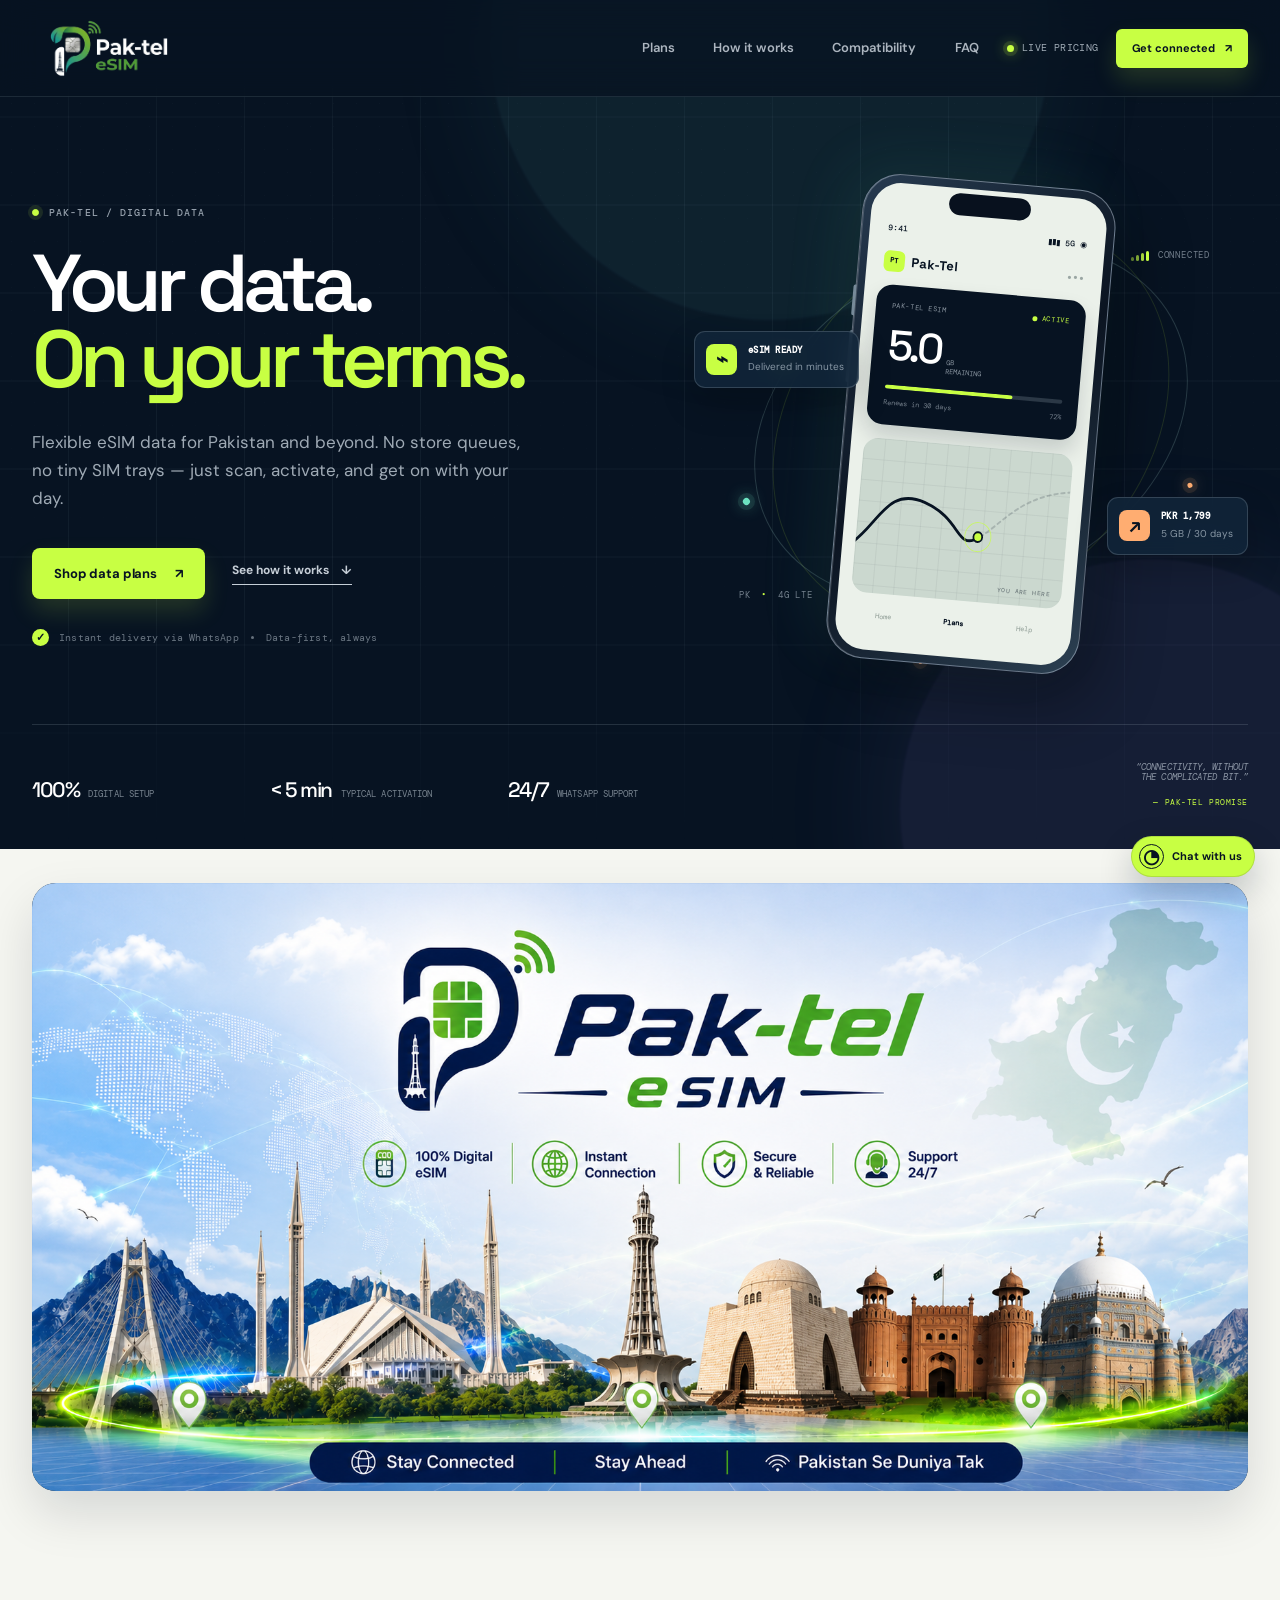
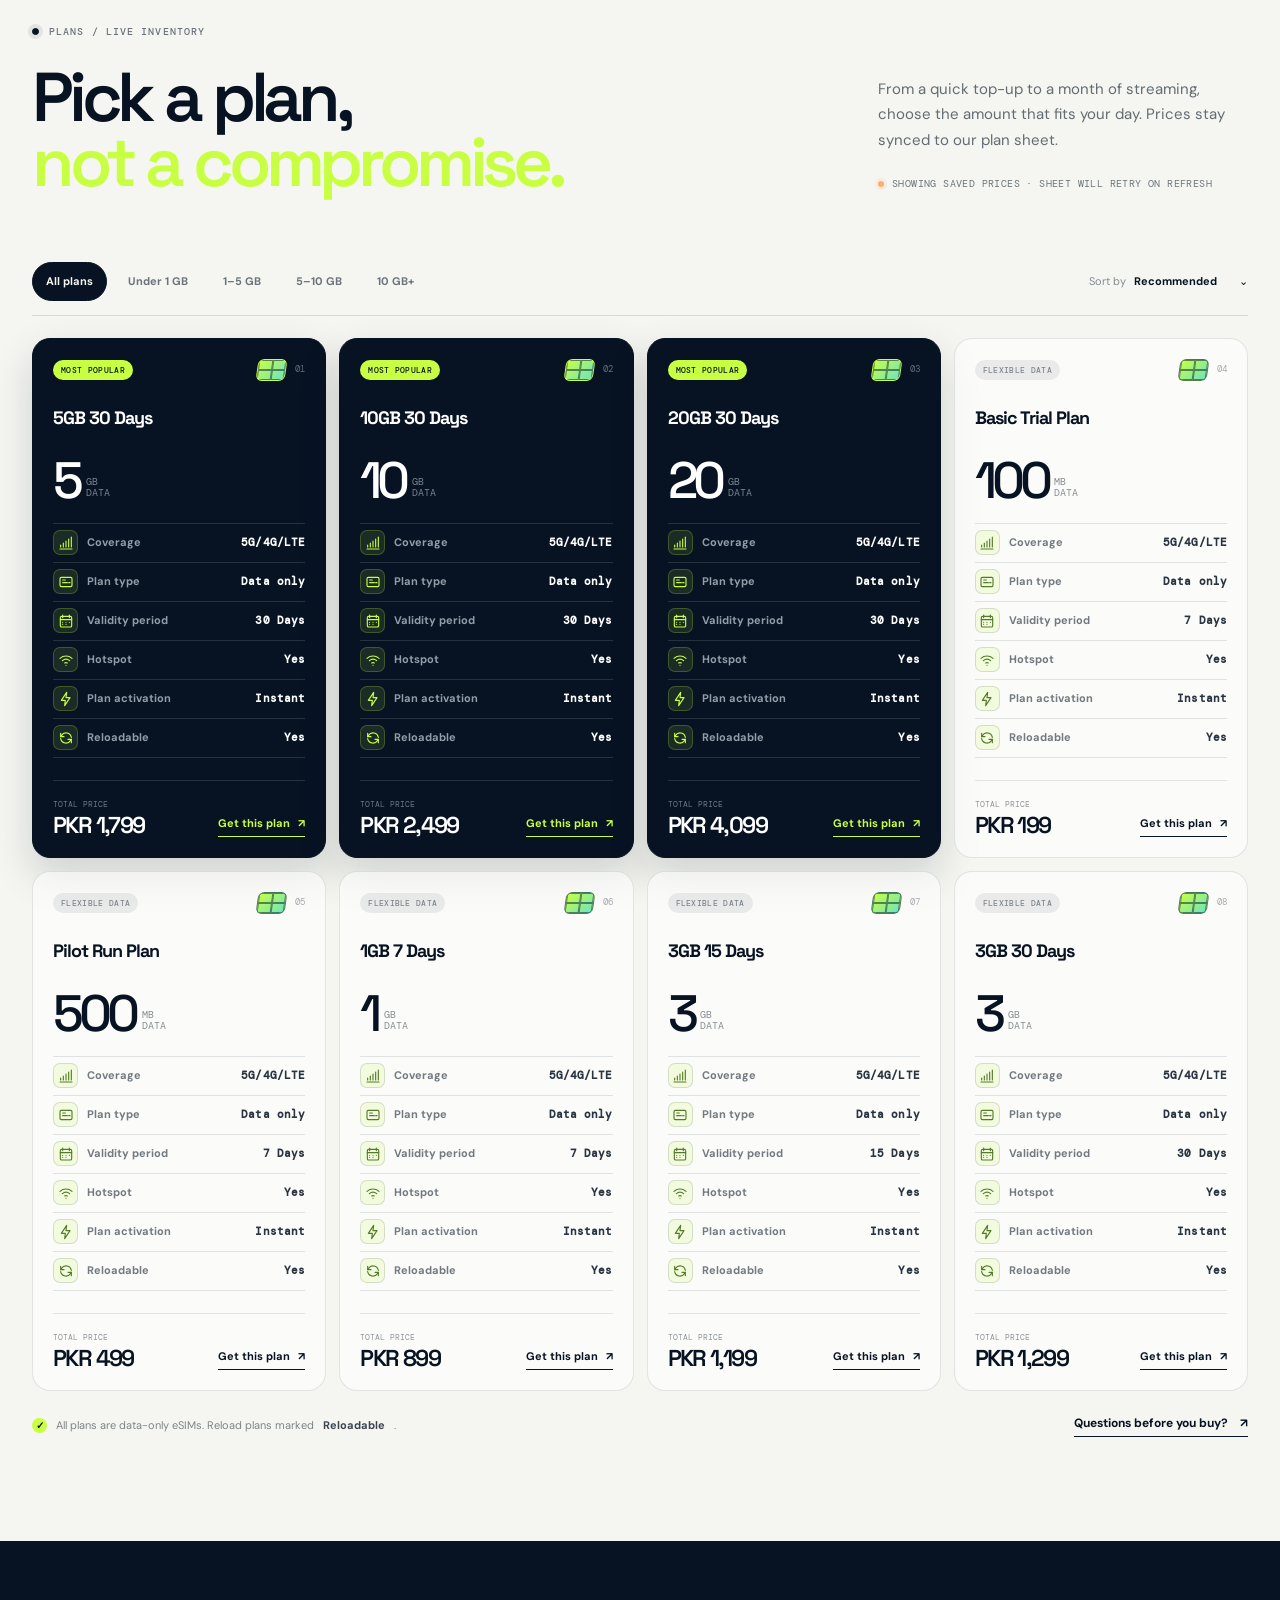
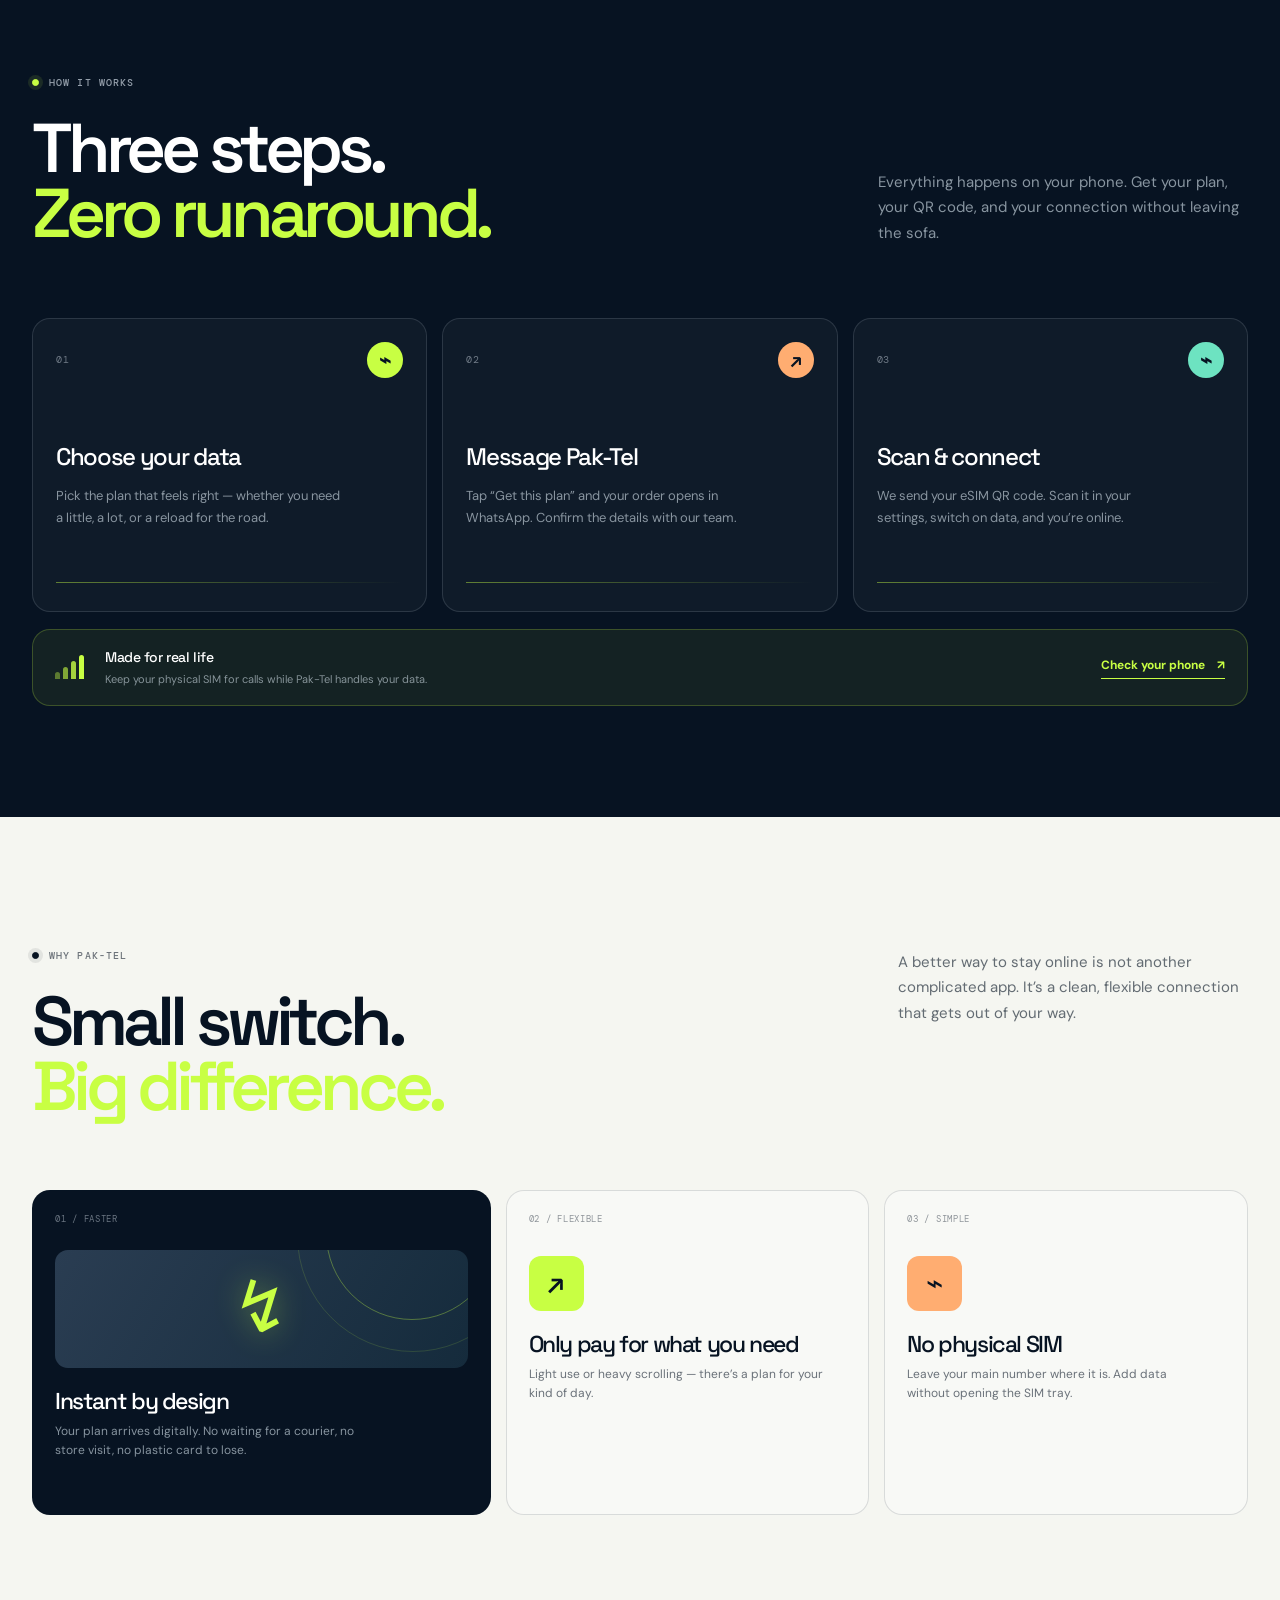
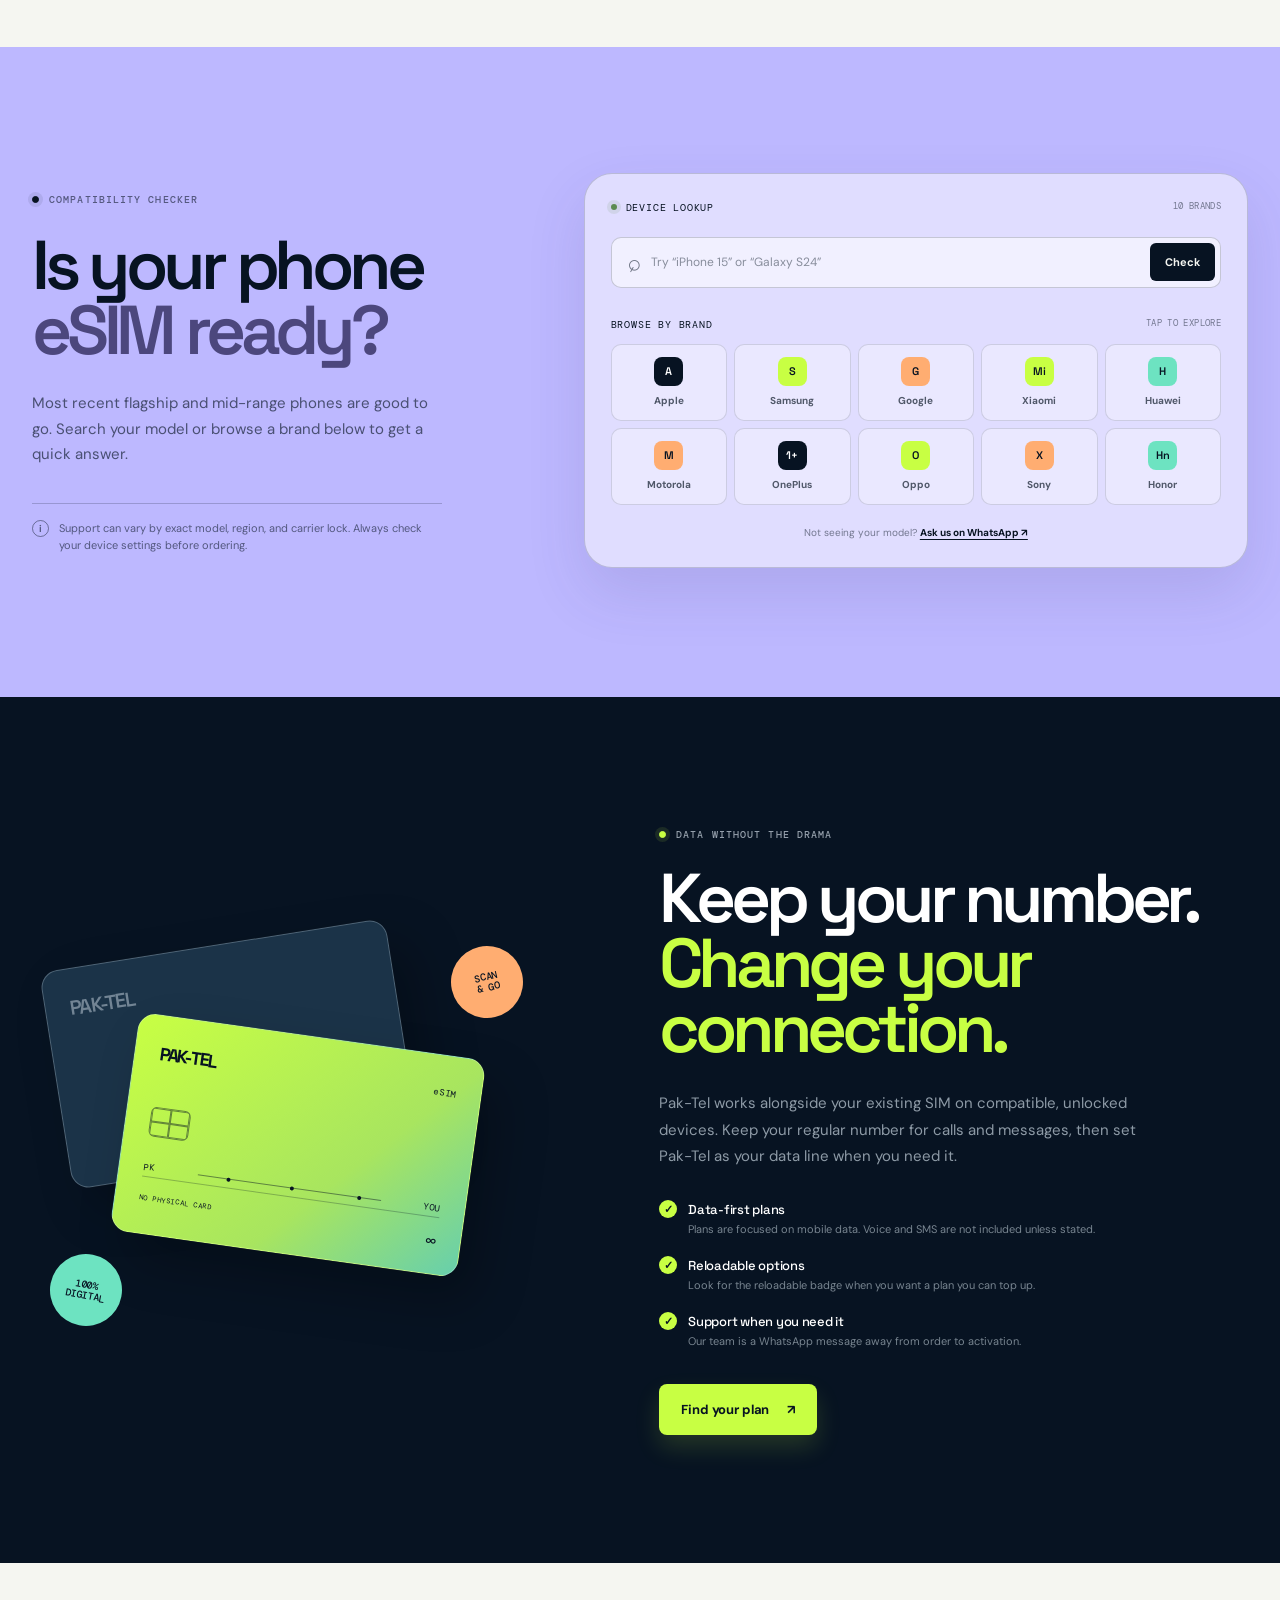
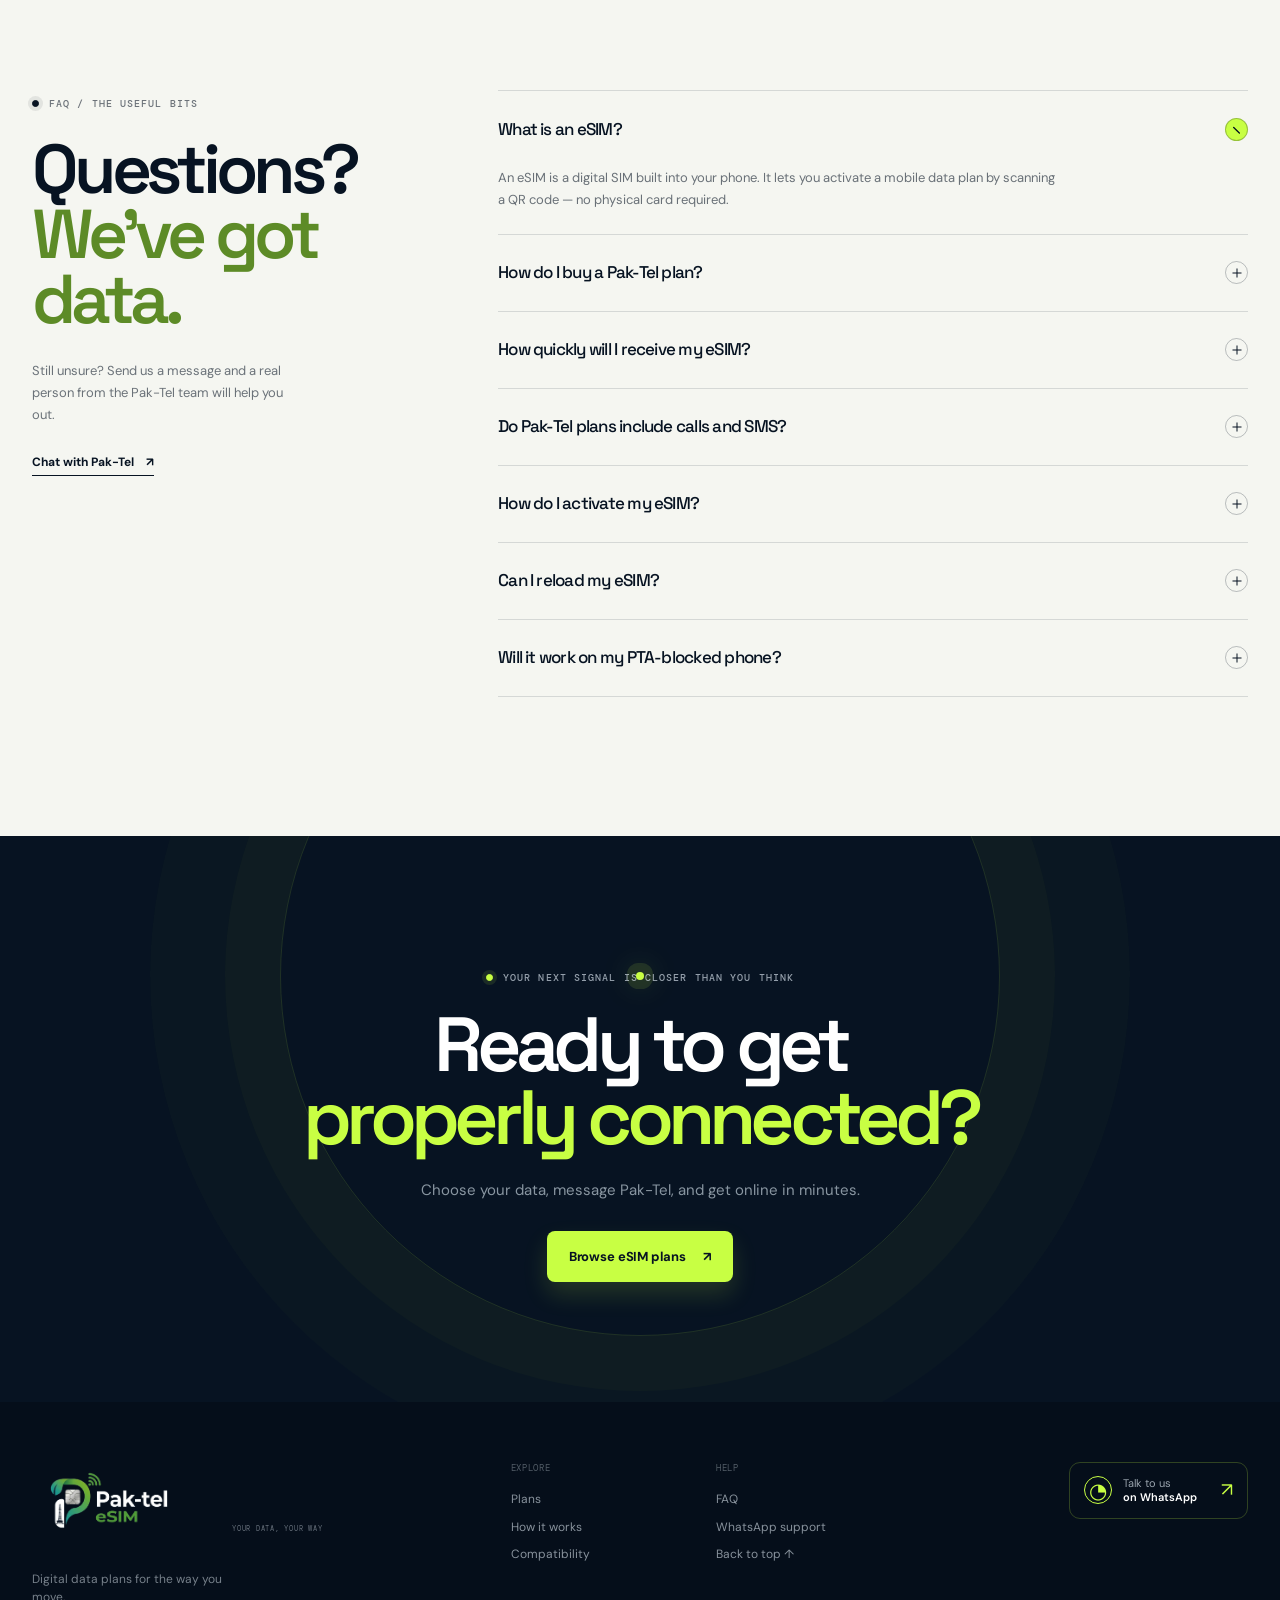
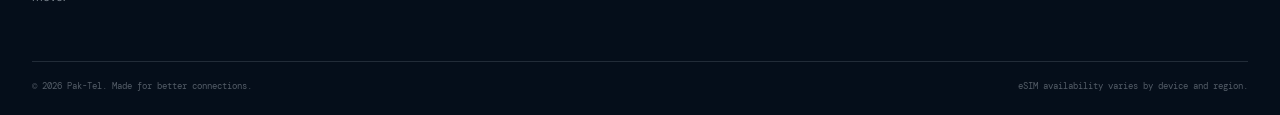
==== index.html @ 0fac87fc "Add banner slot between hero and plans Co-authored-by: arena-agent <297053741+arena-agent@users.nore" ====
<!doctype html>
<html lang="en">
  <head>
    <meta charset="UTF-8" />
    <meta name="viewport" content="width=device-width, initial-scale=1.0" />
    <meta name="theme-color" content="#081323" />
    <meta name="description" content="Pak-Tel eSIM — flexible data plans for Pakistan, delivered digitally in minutes." />
    <title>Pak-Tel — Data that moves with you</title>
    <link rel="preconnect" href="https://fonts.googleapis.com" />
    <link rel="preconnect" href="https://fonts.gstatic.com" crossorigin />
    <link href="https://fonts.googleapis.com/css2?family=DM+Mono:wght@400;500&family=DM+Sans:wght@400;500;600;700&family=Space+Grotesk:wght@500;600;700&display=swap" rel="stylesheet" />
    <link rel="stylesheet" href="styles.css" />
  </head>
  <body>
    <div class="page-shell">
      <header class="site-header" data-header>
        <div class="container header-inner">
          <a class="brand" href="#top" aria-label="Pak-Tel home">
            <span class="brand-visual">
              <img class="brand-image" data-brand-image src="./ptlogo.png" alt="Pak-Tel" hidden />
              <span class="brand-fallback" aria-hidden="true">
                <span class="brand-glyph">
                  <svg viewBox="0 0 40 40" role="presentation">
                    <path d="M12 3h16a5 5 0 0 1 5 5v24a5 5 0 0 1-5 5H12a5 5 0 0 1-5-5V8a5 5 0 0 1 5-5Z" />
                    <path d="M13 11h14M13 29h14M16 16v8M20 16v8M24 16v8M28 16v8" />
                    <path d="M31 14h4M31 20h5M31 26h4M5 14h4M4 20h5M5 26h4" />
                  </svg>
                </span>
                <span class="brand-type">Pak<span>–</span>Tel</span>
              </span>
            </span>
          </a>

          <nav class="main-nav" id="main-nav" aria-label="Main navigation">
            <a href="#plans">Plans</a>
            <a href="#how">How it works</a>
            <a href="#compatibility">Compatibility</a>
            <a href="#faq">FAQ</a>
          </nav>

          <div class="header-actions">
            <span class="live-pill"><span></span> Live pricing</span>
            <a class="button button--lime button--small header-cta" href="#plans">Get connected <span aria-hidden="true">↗</span></a>
            <button class="menu-toggle" type="button" aria-controls="main-nav" aria-expanded="false" aria-label="Open menu">
              <span></span><span></span>
            </button>
          </div>
        </div>
      </header>

      <main id="top">
        <section class="hero" aria-labelledby="hero-title">
          <div class="hero-grid-lines" aria-hidden="true"></div>
          <div class="hero-orb hero-orb--one" aria-hidden="true"></div>
          <div class="hero-orb hero-orb--two" aria-hidden="true"></div>
          <div class="container hero-inner">
            <div class="hero-copy reveal">
              <div class="eyebrow eyebrow--light"><span class="eyebrow-dot"></span> Pak-Tel / digital data</div>
              <h1 id="hero-title">Your data.<br /><em>On your terms.</em></h1>
              <p class="hero-lede">Flexible eSIM data for Pakistan and beyond. No store queues, no tiny SIM trays — just scan, activate, and get on with your day.</p>
              <div class="hero-actions">
                <a class="button button--lime" href="#plans">Shop data plans <span aria-hidden="true">↗</span></a>
                <a class="text-link text-link--light" href="#how">See how it works <span aria-hidden="true">↓</span></a>
              </div>
              <div class="hero-note"><span class="check-mark">✓</span> Instant delivery via WhatsApp <span class="note-divider"></span> Data-first, always</div>
            </div>

            <div class="hero-art reveal reveal--delay" aria-label="Pak-Tel eSIM connection preview">
              <div class="art-orbit art-orbit--outer" aria-hidden="true"></div>
              <div class="art-orbit art-orbit--inner" aria-hidden="true"></div>
              <div class="art-label art-label--top"><span class="signal-bars"><i></i><i></i><i></i><i></i></span> CONNECTED</div>
              <div class="art-label art-label--bottom">PK <span>•</span> 4G LTE</div>

              <div class="phone-mockup">
                <div class="phone-side-button phone-side-button--one"></div>
                <div class="phone-side-button phone-side-button--two"></div>
                <div class="phone-screen">
                  <div class="phone-notch"></div>
                  <div class="phone-status"><span>9:41</span><span>▮▮▮ 5G ◉</span></div>
                  <div class="phone-appbar"><span class="mini-logo">PT</span><span>Pak-Tel</span><span class="app-dots">•••</span></div>
                  <div class="phone-card phone-card--active">
                    <div class="phone-card-head"><span>PAK-TEL ESIM</span><span class="active-tag"><i></i> ACTIVE</span></div>
                    <div class="phone-data"><strong>5.0</strong><span>GB<br />remaining</span></div>
                    <div class="meter"><span></span></div>
                    <div class="phone-card-foot"><span>Renews in 30 days</span><span>72%</span></div>
                  </div>
                  <div class="phone-map" aria-hidden="true">
                    <div class="map-grid"></div>
                    <svg viewBox="0 0 240 160" preserveAspectRatio="none">
                      <path class="map-path map-path--muted" d="M-8 113C24 92 30 48 75 62s40 48 66 31 45-50 107-55" />
                      <path class="map-path map-path--active" d="M-8 113C24 92 30 48 75 62s40 48 66 31" />
                      <circle cx="139" cy="93" r="5" />
                      <circle class="map-ping" cx="139" cy="93" r="15" />
                    </svg>
                    <span class="map-caption">YOU ARE HERE</span>
                  </div>
                  <div class="phone-bottom"><span>Home</span><span class="phone-bottom-active">Plans</span><span>Help</span></div>
                </div>
              </div>

              <div class="float-card float-card--top">
                <span class="float-icon float-icon--green">⌁</span>
                <span><b>eSIM READY</b><small>Delivered in minutes</small></span>
              </div>
              <div class="float-card float-card--bottom">
                <span class="float-icon float-icon--orange">↗</span>
                <span><b>PKR 1,799</b><small>5 GB / 30 days</small></span>
              </div>
            </div>
          </div>
          <div class="container hero-stats">
            <div class="hero-stat"><strong>100%</strong><span>digital setup</span></div>
            <div class="hero-stat"><strong>&lt; 5 min</strong><span>typical activation</span></div>
            <div class="hero-stat"><strong>24/7</strong><span>WhatsApp support</span></div>
            <div class="hero-stat hero-stat--quote"><span>“Connectivity, without<br />the complicated bit.”</span><b>— Pak-Tel promise</b></div>
          </div>
        </section>

        <section class="banner-section" aria-label="Pak-Tel banner">
          <div class="container">
            <div class="campaign-banner">
              <img class="campaign-banner-image" data-banner-image src="./pak-tel%20banner.png" alt="Pak-Tel eSIM — stay connected wherever you go" hidden />
              <div class="banner-fallback" data-banner-fallback>
                <div class="banner-fallback-copy">
                  <span class="eyebrow eyebrow--light"><span class="eyebrow-dot"></span> Pak-Tel / always connected</span>
                  <h2>One simple switch.<br /><em>Stay in the loop.</em></h2>
                  <p>Flexible data that keeps up with every part of your day.</p>
                </div>
                <div class="banner-fallback-art" aria-hidden="true">
                  <span class="banner-signal banner-signal--one"></span>
                  <span class="banner-signal banner-signal--two"></span>
                  <span class="banner-signal banner-signal--three"></span>
                  <span class="banner-fallback-chip">PT</span>
                  <span class="banner-route-dot"></span>
                </div>
                <span class="banner-fallback-label">DATA THAT MOVES WITH YOU ↗</span>
              </div>
            </div>
          </div>
        </section>

        <section class="plans-section section-light" id="plans" aria-labelledby="plans-title">
          <div class="container">
            <div class="section-heading section-heading--plans reveal">
              <div>
                <div class="eyebrow"><span class="eyebrow-dot eyebrow-dot--dark"></span> Plans / live inventory</div>
                <h2 id="plans-title">Pick a plan,<br /><em>not a compromise.</em></h2>
              </div>
              <div class="heading-aside">
                <p>From a quick top-up to a month of streaming, choose the amount that fits your day. Prices stay synced to our plan sheet.</p>
                <div class="sheet-status" id="sheet-status" role="status"><span class="status-dot"></span><span data-status-text>Checking live plan sheet…</span></div>
              </div>
            </div>

            <div class="plans-toolbar reveal reveal--delay-short">
              <div class="filter-list" role="tablist" aria-label="Filter plans by data amount">
                <button class="filter-button is-active" type="button" role="tab" aria-selected="true" data-filter="all">All plans</button>
                <button class="filter-button" type="button" role="tab" aria-selected="false" data-filter="under-1">Under 1 GB</button>
                <button class="filter-button" type="button" role="tab" aria-selected="false" data-filter="1-5">1–5 GB</button>
                <button class="filter-button" type="button" role="tab" aria-selected="false" data-filter="5-10">5–10 GB</button>
                <button class="filter-button" type="button" role="tab" aria-selected="false" data-filter="10-plus">10 GB+</button>
              </div>
              <label class="sort-control">Sort by
                <select id="sort-select" aria-label="Sort plans">
                  <option value="recommended">Recommended</option>
                  <option value="price-low">Price: low to high</option>
                  <option value="price-high">Price: high to low</option>
                  <option value="data-low">Data: low to high</option>
                  <option value="data-high">Data: high to low</option>
                </select>
                <span aria-hidden="true">⌄</span>
              </label>
            </div>

            <div class="plans-grid" id="plans-grid" aria-live="polite" aria-busy="true">
              <div class="plan-skeleton"></div><div class="plan-skeleton"></div><div class="plan-skeleton"></div><div class="plan-skeleton"></div>
            </div>
            <div class="plans-footer reveal reveal--delay-short">
              <p><span class="tiny-check">✓</span> All plans are data-only eSIMs. Reload plans marked <b>Reloadable</b>.</p>
              <a class="text-link text-link--dark" href="#faq">Questions before you buy? <span aria-hidden="true">↗</span></a>
            </div>
          </div>
        </section>

        <section class="how-section section-dark" id="how" aria-labelledby="how-title">
          <div class="section-grid-lines" aria-hidden="true"></div>
          <div class="container">
            <div class="section-heading section-heading--dark reveal">
              <div>
                <div class="eyebrow eyebrow--light"><span class="eyebrow-dot"></span> How it works</div>
                <h2 id="how-title">Three steps.<br /><em>Zero runaround.</em></h2>
              </div>
              <div class="heading-aside">
                <p>Everything happens on your phone. Get your plan, your QR code, and your connection without leaving the sofa.</p>
              </div>
            </div>

            <div class="steps-grid">
              <article class="step-card reveal">
                <div class="step-top"><span class="step-number">01</span><span class="step-icon">⌁</span></div>
                <h3>Choose your data</h3>
                <p>Pick the plan that feels right — whether you need a little, a lot, or a reload for the road.</p>
                <span class="step-line"></span>
              </article>
              <article class="step-card reveal reveal--delay-short">
                <div class="step-top"><span class="step-number">02</span><span class="step-icon">↗</span></div>
                <h3>Message Pak-Tel</h3>
                <p>Tap “Get this plan” and your order opens in WhatsApp. Confirm the details with our team.</p>
                <span class="step-line"></span>
              </article>
              <article class="step-card reveal reveal--delay">
                <div class="step-top"><span class="step-number">03</span><span class="step-icon">⌁</span></div>
                <h3>Scan &amp; connect</h3>
                <p>We send your eSIM QR code. Scan it in your settings, switch on data, and you’re online.</p>
                <span class="step-line"></span>
              </article>
            </div>

            <div class="activation-callout reveal">
              <div class="callout-signal"><span></span><span></span><span></span><span></span></div>
              <div><b>Made for real life</b><span>Keep your physical SIM for calls while Pak-Tel handles your data.</span></div>
              <a class="text-link text-link--light" href="#compatibility">Check your phone <span aria-hidden="true">↗</span></a>
            </div>
          </div>
        </section>

        <section class="feature-section section-paper" aria-labelledby="feature-title">
          <div class="container">
            <div class="section-heading section-heading--feature reveal">
              <div>
                <div class="eyebrow"><span class="eyebrow-dot eyebrow-dot--dark"></span> Why Pak-Tel</div>
                <h2 id="feature-title">Small switch.<br /><em>Big difference.</em></h2>
              </div>
              <p class="feature-intro">A better way to stay online is not another complicated app. It’s a clean, flexible connection that gets out of your way.</p>
            </div>
            <div class="feature-grid">
              <article class="feature-card feature-card--large reveal">
                <div class="feature-number">01 / FASTER</div>
                <div class="feature-illustration feature-illustration--bolt"><span>↯</span></div>
                <h3>Instant by design</h3>
                <p>Your plan arrives digitally. No waiting for a courier, no store visit, no plastic card to lose.</p>
              </article>
              <article class="feature-card reveal reveal--delay-short">
                <div class="feature-number">02 / FLEXIBLE</div>
                <div class="feature-icon-box feature-icon-box--lime">↗</div>
                <h3>Only pay for what you need</h3>
                <p>Light use or heavy scrolling — there’s a plan for your kind of day.</p>
              </article>
              <article class="feature-card reveal reveal--delay">
                <div class="feature-number">03 / SIMPLE</div>
                <div class="feature-icon-box feature-icon-box--orange">⌁</div>
                <h3>No physical SIM</h3>
                <p>Leave your main number where it is. Add data without opening the SIM tray.</p>
              </article>
            </div>
          </div>
        </section>

        <section class="compatibility-section section-lilac" id="compatibility" aria-labelledby="compatibility-title">
          <div class="container compatibility-layout">
            <div class="compatibility-copy reveal">
              <div class="eyebrow"><span class="eyebrow-dot eyebrow-dot--dark"></span> Compatibility checker</div>
              <h2 id="compatibility-title">Is your phone<br /><em>eSIM ready?</em></h2>
              <p>Most recent flagship and mid-range phones are good to go. Search your model or browse a brand below to get a quick answer.</p>
              <div class="compatibility-note"><span class="note-icon">i</span><span>Support can vary by exact model, region, and carrier lock. Always check your device settings before ordering.</span></div>
            </div>

            <div class="checker-card reveal reveal--delay-short">
              <div class="checker-card-head"><span class="checker-label"><span class="checker-live"></span> Device lookup</span><span class="checker-count">10 brands</span></div>
              <form class="device-search" id="device-form">
                <label class="sr-only" for="device-search">Search your phone model</label>
                <span class="search-icon" aria-hidden="true">⌕</span>
                <input id="device-search" type="search" autocomplete="off" placeholder="Try “iPhone 15” or “Galaxy S24”" />
                <button class="search-button" type="submit">Check</button>
              </form>
              <div class="checker-result" id="checker-result" aria-live="polite" hidden></div>
              <div class="brand-browse-head"><span>Browse by brand</span><span>Tap to explore</span></div>
              <div class="brand-grid" id="brand-grid"></div>
              <p class="checker-footnote">Not seeing your model? <a href="https://wa.me/923205094993?text=Hi%20Pak-Tel%2C%20can%20you%20check%20my%20phone%20for%20eSIM%20support%3F" target="_blank" rel="noreferrer">Ask us on WhatsApp ↗</a></p>
            </div>
          </div>
        </section>

        <section class="data-section section-dark" aria-labelledby="data-title">
          <div class="container data-layout">
            <div class="data-visual reveal" aria-hidden="true">
              <div class="data-card data-card--back"><span>PAK-TEL</span><b>SIM 02</b></div>
              <div class="data-card data-card--front">
                <div class="data-card-head"><span>PAK-TEL</span><span>eSIM</span></div>
                <div class="data-card-chip"><span></span><span></span><span></span><span></span></div>
                <div class="data-card-route"><span>PK</span><div class="route-line"><i></i><i></i><i></i></div><span>YOU</span></div>
                <div class="data-card-footer"><span>NO PHYSICAL CARD</span><span>∞</span></div>
              </div>
              <span class="data-sticker data-sticker--one">SCAN<br />&amp; GO</span>
              <span class="data-sticker data-sticker--two">100%<br />DIGITAL</span>
            </div>
            <div class="data-copy reveal reveal--delay-short">
              <div class="eyebrow eyebrow--light"><span class="eyebrow-dot"></span> Data without the drama</div>
              <h2 id="data-title">Keep your number.<br /><em>Change your connection.</em></h2>
              <p>Pak-Tel works alongside your existing SIM on compatible, unlocked devices. Keep your regular number for calls and messages, then set Pak-Tel as your data line when you need it.</p>
              <ul class="check-list">
                <li><span>✓</span><div><b>Data-first plans</b><small>Plans are focused on mobile data. Voice and SMS are not included unless stated.</small></div></li>
                <li><span>✓</span><div><b>Reloadable options</b><small>Look for the reloadable badge when you want a plan you can top up.</small></div></li>
                <li><span>✓</span><div><b>Support when you need it</b><small>Our team is a WhatsApp message away from order to activation.</small></div></li>
              </ul>
              <a class="button button--lime" href="#plans">Find your plan <span aria-hidden="true">↗</span></a>
            </div>
          </div>
        </section>

        <section class="faq-section section-light" id="faq" aria-labelledby="faq-title">
          <div class="container faq-layout">
            <div class="faq-intro reveal">
              <div class="eyebrow"><span class="eyebrow-dot eyebrow-dot--dark"></span> FAQ / the useful bits</div>
              <h2 id="faq-title">Questions?<br /><em>We’ve got data.</em></h2>
              <p>Still unsure? Send us a message and a real person from the Pak-Tel team will help you out.</p>
              <a class="text-link text-link--dark" href="https://wa.me/923205094993?text=Hi%20Pak-Tel%2C%20I%20have%20a%20question%20about%20eSIM%20plans." target="_blank" rel="noreferrer">Chat with Pak-Tel <span aria-hidden="true">↗</span></a>
            </div>
            <div class="faq-list reveal reveal--delay-short">
              <details open>
                <summary>What is an eSIM?<span class="faq-plus" aria-hidden="true"></span></summary>
                <div class="faq-answer"><p>An eSIM is a digital SIM built into your phone. It lets you activate a mobile data plan by scanning a QR code — no physical card required.</p></div>
              </details>
              <details>
                <summary>How do I buy a Pak-Tel plan?<span class="faq-plus" aria-hidden="true"></span></summary>
                <div class="faq-answer"><p>Choose a plan above, tap “Get this plan”, and confirm your order with us on WhatsApp. We’ll share the next steps and send your eSIM QR code digitally.</p></div>
              </details>
              <details>
                <summary>How quickly will I receive my eSIM?<span class="faq-plus" aria-hidden="true"></span></summary>
                <div class="faq-answer"><p>Most customers receive their QR code within minutes after confirming their order. Keep a stable Wi-Fi connection nearby while installing it.</p></div>
              </details>
              <details>
                <summary>Do Pak-Tel plans include calls and SMS?<span class="faq-plus" aria-hidden="true"></span></summary>
                <div class="faq-answer"><p>These are data-only eSIM plans. Voice and SMS are not guaranteed unless a specific plan says otherwise. You can continue using WhatsApp and other internet-based calling apps over your data connection.</p></div>
              </details>
              <details>
                <summary>How do I activate my eSIM?<span class="faq-plus" aria-hidden="true"></span></summary>
                <div class="faq-answer"><p>On a compatible phone, open your Mobile Data or Connections settings, choose Add eSIM, and scan the QR code we send. Follow the prompts, then set Pak-Tel as your data line. Some devices also require data roaming to be on.</p></div>
              </details>
              <details>
                <summary>Can I reload my eSIM?<span class="faq-plus" aria-hidden="true"></span></summary>
                <div class="faq-answer"><p>Yes. Plans marked “Reloadable” can be topped up with more data. You can also choose a fresh plan whenever you need one.</p></div>
              </details>
              <details>
                <summary>Will it work on my PTA-blocked phone?<span class="faq-plus" aria-hidden="true"></span></summary>
                <div class="faq-answer"><p>It depends on your exact device, eSIM support, and local registration requirements. Check compatibility first, and message us with your model before ordering if you’re unsure.</p></div>
              </details>
            </div>
          </div>
        </section>

        <section class="final-cta section-dark" aria-labelledby="cta-title">
          <div class="cta-glow" aria-hidden="true"></div>
          <div class="container final-cta-inner reveal">
            <div class="eyebrow eyebrow--light"><span class="eyebrow-dot"></span> Your next signal is closer than you think</div>
            <h2 id="cta-title">Ready to get<br /><em>properly connected?</em></h2>
            <p>Choose your data, message Pak-Tel, and get online in minutes.</p>
            <a class="button button--lime" href="#plans">Browse eSIM plans <span aria-hidden="true">↗</span></a>
          </div>
        </section>
      </main>

      <footer class="site-footer">
        <div class="container footer-main">
          <div class="footer-brand">
            <a class="brand" href="#top" aria-label="Pak-Tel home">
              <span class="brand-visual">
                <img class="brand-image" data-brand-image src="./ptlogo.png" alt="Pak-Tel" hidden />
                <span class="brand-fallback" aria-hidden="true">
                  <span class="brand-glyph">
                    <svg viewBox="0 0 40 40" role="presentation"><path d="M12 3h16a5 5 0 0 1 5 5v24a5 5 0 0 1-5 5H12a5 5 0 0 1-5-5V8a5 5 0 0 1 5-5Z" /><path d="M13 11h14M13 29h14M16 16v8M20 16v8M24 16v8M28 16v8" /><path d="M31 14h4M31 20h5M31 26h4M5 14h4M4 20h5M5 26h4" /></svg>
                  </span>
                  <span class="brand-type">Pak<span>–</span>Tel</span>
                </span>
              </span>
              <span class="brand-caption">YOUR DATA, YOUR WAY</span>
            </a>
            <p>Digital data plans for the way you move.</p>
          </div>
          <div class="footer-links">
            <div><span>Explore</span><a href="#plans">Plans</a><a href="#how">How it works</a><a href="#compatibility">Compatibility</a></div>
            <div><span>Help</span><a href="#faq">FAQ</a><a href="https://wa.me/923205094993?text=Hi%20Pak-Tel%2C%20I%20need%20help." target="_blank" rel="noreferrer">WhatsApp support</a><a href="#top">Back to top ↑</a></div>
          </div>
          <a class="footer-whatsapp" href="https://wa.me/923205094993?text=Hi%20Pak-Tel%2C%20I%27d%20like%20to%20get%20connected." target="_blank" rel="noreferrer"><span class="whatsapp-mark">◔</span><span>Talk to us<br /><b>on WhatsApp</b></span><span class="footer-arrow">↗</span></a>
        </div>
        <div class="container footer-bottom"><span>© <span id="year"></span> Pak-Tel. Made for better connections.</span><span>eSIM availability varies by device and region.</span></div>
      </footer>
    </div>

    <button class="floating-whatsapp" type="button" id="floating-whatsapp" aria-label="Chat with Pak-Tel on WhatsApp"><span class="whatsapp-mark">◔</span><span>Chat with us</span></button>

    <div class="modal" id="checkout-modal" aria-hidden="true" hidden>
      <div class="modal-backdrop" data-close-modal></div>
      <section class="checkout-dialog" role="dialog" aria-modal="true" aria-labelledby="checkout-title">
        <button class="modal-close" type="button" data-close-modal aria-label="Close order dialog">×</button>
        <div class="modal-eyebrow"><span class="eyebrow-dot eyebrow-dot--dark"></span> WhatsApp checkout</div>
        <h2 id="checkout-title">Make it <em>yours.</em></h2>
        <p class="checkout-intro">We’ll open a WhatsApp message with your plan details. Confirm with our team and we’ll take it from there.</p>
        <div class="selected-plan" id="selected-plan"></div>
        <label class="message-label" for="order-note">Add a note <span>optional</span></label>
        <textarea id="order-note" rows="3" placeholder="e.g. I need this for my iPhone 15…"></textarea>
        <button class="button button--dark button--full" type="button" id="whatsapp-order">Continue on WhatsApp <span aria-hidden="true">↗</span></button>
        <p class="modal-footnote">No payment is taken here. Your order is confirmed with the Pak-Tel team.</p>
      </section>
    </div>

    <script src="script.js" defer></script>
  </body>
</html>
---- styles.css ----
:root {
  --ink: #071322;
  --ink-soft: #10223a;
  --ink-muted: #7d8ca0;
  --paper: #f5f6f1;
  --paper-deep: #e9ebe4;
  --lime: #c8ff43;
  --lime-soft: #e3ff9c;
  --teal: #6de3c1;
  --orange: #ffad71;
  --lilac: #bdb8ff;
  --white: #ffffff;
  --line-dark: rgba(226, 241, 255, 0.13);
  --line-light: rgba(7, 19, 34, 0.13);
  --display: "Space Grotesk", "Trebuchet MS", sans-serif;
  --body: "DM Sans", Arial, sans-serif;
  --mono: "DM Mono", "SFMono-Regular", Consolas, monospace;
  --shadow-card: 0 22px 60px rgba(13, 29, 46, 0.1);
  --radius-lg: 28px;
  --radius-md: 18px;
  --max: 1240px;
}

* {
  box-sizing: border-box;
}

html {
  scroll-behavior: smooth;
}

body {
  min-width: 320px;
  margin: 0;
  color: var(--ink);
  background: var(--paper);
  font-family: var(--body);
  font-size: 16px;
  line-height: 1.55;
  -webkit-font-smoothing: antialiased;
}

body.modal-open {
  overflow: hidden;
}

img,
svg {
  display: block;
  max-width: 100%;
}

button,
input,
select,
textarea {
  color: inherit;
  font: inherit;
}

button,
a,
select {
  -webkit-tap-highlight-color: transparent;
}

button {
  cursor: pointer;
}

a {
  color: inherit;
  text-decoration: none;
}

::selection {
  color: var(--ink);
  background: var(--lime);
}

[hidden] {
  display: none !important;
}

.sr-only {
  position: absolute;
  width: 1px;
  height: 1px;
  padding: 0;
  margin: -1px;
  overflow: hidden;
  clip: rect(0, 0, 0, 0);
  white-space: nowrap;
  border: 0;
}

.container {
  width: min(calc(100% - 64px), var(--max));
  margin: 0 auto;
}

.site-header {
  position: fixed;
  z-index: 50;
  top: 0;
  right: 0;
  left: 0;
  border-bottom: 1px solid rgba(222, 239, 255, 0.1);
  background: rgba(7, 19, 34, 0.76);
  color: var(--white);
  -webkit-backdrop-filter: blur(18px);
  backdrop-filter: blur(18px);
  transition: background 220ms ease, box-shadow 220ms ease;
}

.site-header.is-scrolled {
  background: rgba(7, 19, 34, 0.94);
  box-shadow: 0 12px 34px rgba(2, 8, 18, 0.16);
}

.header-inner {
  display: flex;
  min-height: 96px;
  align-items: center;
  justify-content: space-between;
  gap: 28px;
}

.brand {
  display: inline-flex;
  min-width: 0;
  flex-shrink: 0;
  align-items: center;
  gap: 10px;
}

.brand-visual {
  display: inline-flex;
  min-width: 190px;
  min-height: 70px;
  align-items: center;
}

.brand-image {
  width: auto;
  max-width: 205px;
  max-height: 76px;
  object-fit: contain;
}

.brand-fallback {
  display: inline-flex;
  align-items: center;
  gap: 8px;
}

.brand-glyph {
  display: grid;
  width: 31px;
  height: 38px;
  place-items: center;
  color: var(--lime);
}

.brand-glyph svg {
  width: 100%;
  height: 100%;
  fill: none;
  stroke: currentColor;
  stroke-linecap: round;
  stroke-linejoin: round;
  stroke-width: 1.9;
}

.brand-type {
  color: var(--white);
  font-family: var(--display);
  font-size: 22px;
  font-weight: 700;
  letter-spacing: -0.08em;
  line-height: 1;
}

.brand-type span {
  color: var(--lime);
  padding: 0 1px;
}

.brand-caption {
  align-self: flex-end;
  margin-bottom: 5px;
  color: rgba(236, 246, 255, 0.56);
  font-family: var(--mono);
  font-size: 7px;
  letter-spacing: 0.11em;
  line-height: 1.1;
  white-space: nowrap;
}

.main-nav {
  display: flex;
  align-items: center;
  gap: clamp(20px, 3vw, 42px);
  margin-left: auto;
  color: rgba(239, 247, 255, 0.71);
  font-size: 13px;
  font-weight: 600;
}

.main-nav a {
  position: relative;
  padding: 9px 0;
  transition: color 180ms ease;
}

.main-nav a::after {
  position: absolute;
  right: 0;
  bottom: 2px;
  left: 0;
  height: 1px;
  background: var(--lime);
  content: "";
  transform: scaleX(0);
  transform-origin: right;
  transition: transform 180ms ease;
}

.main-nav a:hover,
.main-nav a:focus-visible {
  color: var(--white);
}

.main-nav a:hover::after,
.main-nav a:focus-visible::after {
  transform: scaleX(1);
  transform-origin: left;
}

.header-actions {
  display: flex;
  align-items: center;
  gap: 17px;
}

.live-pill,
.sheet-status {
  display: inline-flex;
  align-items: center;
  gap: 8px;
  color: rgba(236, 246, 255, 0.67);
  font-family: var(--mono);
  font-size: 10px;
  letter-spacing: 0.04em;
  text-transform: uppercase;
  white-space: nowrap;
}

.live-pill > span,
.status-dot,
.checker-live {
  display: block;
  width: 7px;
  height: 7px;
  border-radius: 50%;
  background: var(--lime);
  box-shadow: 0 0 0 4px rgba(200, 255, 67, 0.13), 0 0 14px rgba(200, 255, 67, 0.85);
}

.button {
  display: inline-flex;
  min-height: 51px;
  align-items: center;
  justify-content: center;
  gap: 18px;
  padding: 14px 21px;
  border: 1px solid transparent;
  border-radius: 8px;
  font-size: 13px;
  font-weight: 700;
  letter-spacing: -0.01em;
  line-height: 1;
  transition: transform 180ms ease, box-shadow 180ms ease, background 180ms ease, color 180ms ease;
}

.button:hover,
.button:focus-visible {
  transform: translateY(-2px);
}

.button--lime {
  color: var(--ink);
  background: var(--lime);
  box-shadow: 0 12px 25px rgba(200, 255, 67, 0.15);
}

.button--lime:hover,
.button--lime:focus-visible {
  background: var(--lime-soft);
  box-shadow: 0 15px 28px rgba(200, 255, 67, 0.25);
}

.button--dark {
  color: var(--white);
  background: var(--ink);
  box-shadow: 0 12px 22px rgba(7, 19, 34, 0.15);
}

.button--dark:hover,
.button--dark:focus-visible {
  color: var(--ink);
  background: var(--lime);
}

.button--small {
  min-height: 39px;
  padding: 11px 15px;
  gap: 10px;
  border-radius: 6px;
  font-size: 11px;
}

.button--full {
  width: 100%;
}

.menu-toggle {
  display: none;
  width: 42px;
  height: 42px;
  padding: 10px;
  border: 1px solid rgba(235, 248, 255, 0.25);
  border-radius: 7px;
  background: transparent;
}

.menu-toggle span {
  display: block;
  width: 19px;
  height: 1px;
  margin: 5px auto;
  background: var(--white);
  transition: transform 180ms ease;
}

.menu-toggle.is-open span:first-child {
  transform: translateY(3px) rotate(45deg);
}

.menu-toggle.is-open span:last-child {
  transform: translateY(-3px) rotate(-45deg);
}

.hero,
.section-dark,
.final-cta {
  position: relative;
  overflow: hidden;
  color: var(--white);
  background: var(--ink);
}

.hero {
  min-height: 790px;
  padding: 165px 0 42px;
  isolation: isolate;
}

.hero::before,
.section-dark::before {
  position: absolute;
  inset: 0;
  z-index: -2;
  background-image: radial-gradient(rgba(213, 238, 255, 0.12) 0.7px, transparent 0.7px);
  background-size: 23px 23px;
  content: "";
  opacity: 0.22;
  mask-image: linear-gradient(to bottom, black 0%, transparent 86%);
}

.hero-grid-lines,
.section-grid-lines {
  position: absolute;
  z-index: -1;
  inset: 0;
  background-image: linear-gradient(rgba(219, 242, 255, 0.048) 1px, transparent 1px), linear-gradient(90deg, rgba(219, 242, 255, 0.048) 1px, transparent 1px);
  background-position: center;
  background-size: 88px 88px;
  mask-image: linear-gradient(to bottom, transparent 0%, black 16%, black 70%, transparent 100%);
}

.hero-orb {
  position: absolute;
  z-index: -1;
  border-radius: 50%;
  filter: blur(1px);
  pointer-events: none;
}

.hero-orb--one {
  top: -240px;
  right: 18%;
  width: 560px;
  height: 560px;
  background: rgba(89, 189, 171, 0.09);
  box-shadow: 0 0 120px rgba(89, 189, 171, 0.08);
}

.hero-orb--two {
  right: -120px;
  bottom: -210px;
  width: 500px;
  height: 500px;
  background: rgba(162, 148, 255, 0.09);
  box-shadow: 0 0 130px rgba(162, 148, 255, 0.1);
}

.hero-inner {
  display: grid;
  min-height: 515px;
  grid-template-columns: minmax(0, 0.96fr) minmax(470px, 0.94fr);
  align-items: center;
  gap: 60px;
}

.eyebrow {
  display: inline-flex;
  align-items: center;
  gap: 10px;
  color: rgba(8, 19, 34, 0.58);
  font-family: var(--mono);
  font-size: 10px;
  font-weight: 500;
  letter-spacing: 0.11em;
  line-height: 1.3;
  text-transform: uppercase;
}

.eyebrow--light {
  color: rgba(236, 246, 255, 0.62);
}

.eyebrow-dot {
  display: inline-block;
  width: 7px;
  height: 7px;
  border: 1px solid var(--lime);
  border-radius: 50%;
  background: var(--lime);
  box-shadow: 0 0 0 4px rgba(200, 255, 67, 0.1);
}

.eyebrow-dot--dark {
  border-color: var(--ink);
  background: var(--ink);
  box-shadow: 0 0 0 4px rgba(7, 19, 34, 0.08);
}

.hero-copy h1,
.section-heading h2,
.compatibility-copy h2,
.data-copy h2,
.faq-intro h2,
.final-cta h2,
.checkout-dialog h2 {
  margin: 22px 0 0;
  font-family: var(--display);
  font-size: clamp(53px, 6.3vw, 88px);
  font-weight: 600;
  letter-spacing: -0.075em;
  line-height: 0.94;
}

.hero-copy h1 {
  max-width: 680px;
  color: var(--white);
}

.hero-copy h1 em,
.section-heading h2 em,
.compatibility-copy h2 em,
.data-copy h2 em,
.faq-intro h2 em,
.final-cta h2 em,
.checkout-dialog h2 em {
  color: var(--lime);
  font-style: normal;
}

.hero-lede {
  max-width: 490px;
  margin: 30px 0 0;
  color: rgba(231, 242, 250, 0.68);
  font-size: 17px;
  line-height: 1.65;
}

.hero-actions {
  display: flex;
  align-items: center;
  flex-wrap: wrap;
  gap: 27px;
  margin-top: 36px;
}

.text-link {
  display: inline-flex;
  align-items: center;
  gap: 12px;
  border-bottom: 1px solid currentColor;
  padding-bottom: 4px;
  font-size: 12px;
  font-weight: 700;
  transition: color 180ms ease, gap 180ms ease;
}

.text-link:hover,
.text-link:focus-visible {
  gap: 17px;
}

.text-link--light {
  color: rgba(240, 248, 255, 0.82);
}

.text-link--light:hover,
.text-link--light:focus-visible {
  color: var(--lime);
}

.text-link--dark {
  color: var(--ink);
}

.text-link--dark:hover,
.text-link--dark:focus-visible {
  color: #54731b;
}

.hero-note {
  display: flex;
  align-items: center;
  gap: 10px;
  margin-top: 30px;
  color: rgba(230, 242, 250, 0.45);
  font-family: var(--mono);
  font-size: 10px;
  letter-spacing: 0.02em;
}

.check-mark,
.tiny-check {
  display: inline-grid;
  width: 17px;
  height: 17px;
  place-items: center;
  border-radius: 50%;
  color: var(--ink);
  background: var(--lime);
  font-family: var(--body);
  font-size: 11px;
  font-weight: 700;
}

.note-divider {
  width: 3px;
  height: 3px;
  margin: 0 2px;
  border-radius: 50%;
  background: rgba(230, 242, 250, 0.42);
}

.hero-art {
  position: relative;
  width: min(100%, 555px);
  height: 500px;
  justify-self: end;
}

.art-orbit {
  position: absolute;
  top: 50%;
  left: 50%;
  border: 1px solid rgba(194, 247, 234, 0.17);
  border-radius: 50%;
  transform: translate(-50%, -50%) rotate(-26deg);
}

.art-orbit::before,
.art-orbit::after {
  position: absolute;
  width: 7px;
  height: 7px;
  border-radius: 50%;
  background: var(--lime);
  box-shadow: 0 0 0 5px rgba(200, 255, 67, 0.12), 0 0 16px var(--lime);
  content: "";
}

.art-orbit::before {
  top: 24px;
  left: 18%;
}

.art-orbit::after {
  right: 12%;
  bottom: 12px;
  width: 5px;
  height: 5px;
  background: var(--orange);
  box-shadow: 0 0 0 5px rgba(255, 173, 113, 0.11), 0 0 16px var(--orange);
}

.art-orbit--outer {
  width: 454px;
  height: 335px;
}

.art-orbit--inner {
  width: 347px;
  height: 444px;
  border-color: rgba(200, 255, 67, 0.12);
  transform: translate(-50%, -50%) rotate(44deg);
}

.art-orbit--inner::before {
  top: auto;
  right: 18%;
  bottom: 5px;
  background: var(--teal);
  box-shadow: 0 0 0 5px rgba(109, 227, 193, 0.11), 0 0 16px var(--teal);
}

.art-label {
  position: absolute;
  z-index: 2;
  color: rgba(231, 244, 255, 0.48);
  font-family: var(--mono);
  font-size: 9px;
  letter-spacing: 0.09em;
}

.art-label--top {
  top: 76px;
  right: 38px;
  display: flex;
  align-items: center;
  gap: 9px;
}

.art-label--bottom {
  bottom: 70px;
  left: 46px;
}

.art-label--bottom span {
  padding: 0 5px;
  color: var(--lime);
}

.signal-bars {
  display: flex;
  height: 11px;
  align-items: end;
  gap: 2px;
}

.signal-bars i {
  display: block;
  width: 3px;
  border-radius: 2px;
  background: var(--lime);
}

.signal-bars i:nth-child(1) { height: 4px; opacity: 0.45; }
.signal-bars i:nth-child(2) { height: 6px; opacity: 0.62; }
.signal-bars i:nth-child(3) { height: 8px; opacity: 0.82; }
.signal-bars i:nth-child(4) { height: 10px; }

.phone-mockup {
  position: absolute;
  z-index: 1;
  top: 8px;
  left: 50%;
  width: 254px;
  height: 486px;
  padding: 8px;
  border: 1px solid rgba(227, 241, 255, 0.4);
  border-radius: 38px;
  background: linear-gradient(135deg, #273b50, #0b1421 50%, #2c4052);
  box-shadow: 18px 30px 65px rgba(0, 0, 0, 0.32), inset 1px 0 rgba(255, 255, 255, 0.18), -18px -12px 60px rgba(108, 226, 195, 0.08);
  transform: translateX(-50%) rotate(5deg);
}

.phone-mockup::before {
  position: absolute;
  z-index: 2;
  top: 13px;
  left: 50%;
  width: 82px;
  height: 22px;
  border-radius: 15px;
  background: #08111e;
  content: "";
  transform: translateX(-50%);
}

.phone-side-button {
  position: absolute;
  left: -3px;
  width: 3px;
  border-radius: 2px 0 0 2px;
  background: #778a99;
}

.phone-side-button--one { top: 113px; height: 31px; }
.phone-side-button--two { top: 159px; height: 52px; }

.phone-screen {
  position: relative;
  height: 100%;
  overflow: hidden;
  border-radius: 30px;
  background: #ebf1ea;
  color: var(--ink);
}

.phone-status,
.phone-appbar,
.phone-card,
.phone-map,
.phone-bottom {
  position: relative;
  z-index: 2;
}

.phone-status {
  display: flex;
  justify-content: space-between;
  padding: 13px 18px 0;
  font-family: var(--mono);
  font-size: 8px;
  font-weight: 500;
}

.phone-notch {
  height: 26px;
}

.phone-appbar {
  display: flex;
  align-items: center;
  gap: 7px;
  padding: 17px 17px 13px;
  font-family: var(--display);
  font-size: 13px;
  font-weight: 700;
}

.mini-logo {
  display: grid;
  width: 21px;
  height: 21px;
  place-items: center;
  border-radius: 6px;
  color: var(--ink);
  background: var(--lime);
  font-family: var(--mono);
  font-size: 7px;
  font-weight: 700;
}

.app-dots {
  margin-left: auto;
  color: #9aa6a3;
  font-size: 11px;
  letter-spacing: 2px;
}

.phone-card {
  margin: 0 13px;
  padding: 16px;
  border-radius: 16px;
  color: var(--white);
  background: var(--ink);
  box-shadow: 0 12px 21px rgba(7, 19, 34, 0.16);
}

.phone-card-head,
.phone-card-foot {
  display: flex;
  align-items: center;
  justify-content: space-between;
  font-family: var(--mono);
  font-size: 7px;
  letter-spacing: 0.08em;
}

.phone-card-head > span:first-child {
  color: rgba(236, 246, 255, 0.58);
}

.active-tag {
  display: flex;
  align-items: center;
  gap: 5px;
  color: var(--lime);
}

.active-tag i {
  display: block;
  width: 5px;
  height: 5px;
  border-radius: 50%;
  background: var(--lime);
}

.phone-data {
  display: flex;
  align-items: baseline;
  gap: 7px;
  margin: 17px 0 14px;
}

.phone-data strong {
  font-family: var(--display);
  font-size: 42px;
  font-weight: 500;
  letter-spacing: -0.09em;
  line-height: 0.8;
}

.phone-data span {
  color: rgba(236, 246, 255, 0.56);
  font-family: var(--mono);
  font-size: 7px;
  line-height: 1.2;
  text-transform: uppercase;
}

.meter {
  width: 100%;
  height: 4px;
  overflow: hidden;
  border-radius: 10px;
  background: rgba(230, 247, 255, 0.16);
}

.meter span {
  display: block;
  width: 72%;
  height: 100%;
  border-radius: inherit;
  background: var(--lime);
}

.phone-card-foot {
  margin-top: 9px;
  color: rgba(236, 246, 255, 0.48);
  letter-spacing: 0;
}

.phone-map {
  height: 155px;
  margin: 14px 13px 0;
  overflow: hidden;
  border-radius: 15px;
  background: #cbd8cf;
}

.map-grid {
  position: absolute;
  inset: 0;
  background-image: linear-gradient(rgba(7, 19, 34, 0.07) 1px, transparent 1px), linear-gradient(90deg, rgba(7, 19, 34, 0.07) 1px, transparent 1px);
  background-size: 21px 21px;
  opacity: 0.7;
}

.phone-map svg {
  position: absolute;
  inset: 0;
  width: 100%;
  height: 100%;
}

.map-path {
  fill: none;
  stroke-linecap: round;
  stroke-width: 2;
}

.map-path--muted { stroke: rgba(7, 19, 34, 0.18); stroke-dasharray: 4 4; }
.map-path--active { stroke: var(--ink); stroke-width: 3; }
.phone-map circle { fill: var(--lime); stroke: var(--ink); stroke-width: 2; }
.phone-map .map-ping { fill: none; stroke: var(--lime); stroke-width: 1; opacity: 0.7; }

.map-caption {
  position: absolute;
  right: 11px;
  bottom: 9px;
  color: rgba(7, 19, 34, 0.57);
  font-family: var(--mono);
  font-size: 6px;
  letter-spacing: 0.08em;
}

.phone-bottom {
  display: flex;
  justify-content: space-around;
  margin: 18px 13px 0;
  color: #8b9992;
  font-family: var(--mono);
  font-size: 7px;
}

.phone-bottom-active {
  color: var(--ink);
  font-weight: 700;
}

.float-card {
  position: absolute;
  z-index: 3;
  display: flex;
  align-items: center;
  gap: 11px;
  padding: 12px 14px 12px 11px;
  border: 1px solid rgba(234, 249, 255, 0.16);
  border-radius: 11px;
  color: var(--white);
  background: rgba(18, 39, 59, 0.82);
  box-shadow: 0 16px 34px rgba(0, 0, 0, 0.2);
  -webkit-backdrop-filter: blur(11px);
  backdrop-filter: blur(11px);
  white-space: nowrap;
}

.float-card--top {
  top: 158px;
  left: 1px;
}

.float-card--bottom {
  right: 0;
  bottom: 118px;
}

.float-icon {
  display: grid;
  width: 31px;
  height: 31px;
  place-items: center;
  border-radius: 8px;
  font-family: var(--display);
  font-size: 20px;
  font-weight: 600;
}

.float-icon--green { color: var(--ink); background: var(--lime); }
.float-icon--orange { color: var(--ink); background: var(--orange); }

.float-card b,
.float-card small {
  display: block;
}

.float-card b {
  font-family: var(--mono);
  font-size: 9px;
  letter-spacing: 0.05em;
}

.float-card small {
  margin-top: 2px;
  color: rgba(234, 246, 255, 0.55);
  font-size: 10px;
}

.hero-stats {
  display: grid;
  min-height: 83px;
  grid-template-columns: repeat(3, 0.7fr) 1.65fr;
  align-items: end;
  gap: 25px;
  margin-top: 44px;
  border-top: 1px solid var(--line-dark);
  padding-top: 22px;
}

.hero-stat {
  display: flex;
  align-items: baseline;
  gap: 9px;
  color: rgba(232, 243, 251, 0.5);
}

.hero-stat strong {
  color: var(--white);
  font-family: var(--display);
  font-size: 21px;
  font-weight: 500;
  letter-spacing: -0.07em;
}

.hero-stat span {
  font-family: var(--mono);
  font-size: 9px;
  letter-spacing: 0.01em;
  text-transform: uppercase;
}

.hero-stat--quote {
  display: flex;
  flex-direction: column;
  align-items: flex-end;
  justify-self: end;
  color: rgba(232, 243, 251, 0.57);
  font-family: var(--display);
  font-size: 14px;
  font-style: italic;
  line-height: 1.15;
  text-align: right;
}

.hero-stat--quote b {
  margin-top: 6px;
  color: var(--lime);
  font-family: var(--mono);
  font-size: 8px;
  font-style: normal;
  font-weight: 400;
  letter-spacing: 0.07em;
  text-transform: uppercase;
}

.banner-section {
  position: relative;
  z-index: 2;
  padding: 34px 0 0;
  background: var(--paper);
}

.campaign-banner {
  position: relative;
  min-height: 256px;
  overflow: hidden;
  border-radius: 24px;
  background: var(--ink);
  box-shadow: 0 22px 50px rgba(7, 19, 34, 0.13);
}

.campaign-banner-image {
  display: block;
  width: 100%;
  height: auto;
  min-height: 256px;
  object-fit: cover;
}

.banner-fallback {
  position: relative;
  display: grid;
  min-height: 256px;
  grid-template-columns: minmax(0, 0.9fr) minmax(260px, 0.65fr);
  align-items: center;
  overflow: hidden;
  padding: 35px 52px;
  color: var(--white);
  background: #0b1c2b;
  isolation: isolate;
}

.banner-fallback::before {
  position: absolute;
  z-index: -1;
  inset: 0;
  background-image: linear-gradient(rgba(215, 241, 255, 0.06) 1px, transparent 1px), linear-gradient(90deg, rgba(215, 241, 255, 0.06) 1px, transparent 1px);
  background-size: 47px 47px;
  content: "";
  mask-image: linear-gradient(110deg, black, transparent 74%);
}

.banner-fallback::after {
  position: absolute;
  z-index: -1;
  top: -160px;
  right: 11%;
  width: 440px;
  height: 440px;
  border: 1px solid rgba(200, 255, 67, 0.19);
  border-radius: 50%;
  box-shadow: 0 0 0 36px rgba(200, 255, 67, 0.03), 0 0 0 94px rgba(200, 255, 67, 0.025);
  content: "";
}

.banner-fallback-copy h2 {
  margin: 14px 0 0;
  font-family: var(--display);
  font-size: clamp(31px, 3.8vw, 48px);
  font-weight: 600;
  letter-spacing: -0.075em;
  line-height: 0.96;
}

.banner-fallback-copy h2 em {
  color: var(--lime);
  font-style: normal;
}

.banner-fallback-copy p {
  margin: 16px 0 0;
  color: rgba(231, 242, 250, 0.6);
  font-size: 12px;
}

.banner-fallback-art {
  position: relative;
  height: 180px;
}

.banner-fallback-chip {
  position: absolute;
  top: 50%;
  left: 50%;
  display: grid;
  width: 77px;
  height: 60px;
  place-items: center;
  border: 1px solid rgba(7, 19, 34, 0.58);
  border-radius: 13px;
  color: var(--ink);
  background: linear-gradient(135deg, var(--lime), var(--teal));
  box-shadow: 0 0 0 8px rgba(200, 255, 67, 0.08), 0 0 34px rgba(200, 255, 67, 0.2);
  font-family: var(--mono);
  font-size: 15px;
  font-weight: 700;
  transform: translate(-50%, -50%) rotate(10deg);
}

.banner-fallback-chip::before,
.banner-fallback-chip::after {
  position: absolute;
  width: 36px;
  height: 18px;
  border: 1px solid rgba(7, 19, 34, 0.48);
  content: "";
}

.banner-fallback-chip::before {
  top: 20px;
  left: 0;
  border-left: 0;
  border-radius: 0 7px 7px 0;
}

.banner-fallback-chip::after {
  right: 0;
  bottom: 20px;
  border-right: 0;
  border-radius: 7px 0 0 7px;
}

.banner-signal {
  position: absolute;
  top: 50%;
  left: 50%;
  border: 1px solid rgba(200, 255, 67, 0.38);
  border-radius: 50%;
  transform: translate(-50%, -50%);
}

.banner-signal--one { width: 135px; height: 135px; }
.banner-signal--two { width: 225px; height: 225px; border-color: rgba(109, 227, 193, 0.23); }
.banner-signal--three { width: 324px; height: 324px; border-color: rgba(200, 255, 67, 0.12); }

.banner-route-dot {
  position: absolute;
  top: 34px;
  right: 8%;
  width: 7px;
  height: 7px;
  border-radius: 50%;
  background: var(--orange);
  box-shadow: 0 0 0 6px rgba(255, 173, 113, 0.12), 0 0 20px var(--orange);
}

.banner-fallback-label {
  position: absolute;
  right: 52px;
  bottom: 22px;
  color: var(--lime);
  font-family: var(--mono);
  font-size: 8px;
  letter-spacing: 0.1em;
}

.section-light,
.section-paper {
  background: var(--paper);
}

.section-light {
  padding: 127px 0 104px;
}

.section-paper {
  padding: 125px 0 132px;
}

.section-heading {
  display: grid;
  grid-template-columns: minmax(0, 1fr) minmax(270px, 0.57fr);
  align-items: end;
  gap: 70px;
}

.section-heading h2,
.compatibility-copy h2,
.data-copy h2,
.faq-intro h2 {
  color: var(--ink);
  font-size: clamp(44px, 5.4vw, 73px);
}

.section-heading--dark h2,
.data-copy h2,
.final-cta h2 {
  color: var(--white);
}

.heading-aside {
  max-width: 370px;
  justify-self: end;
}

.heading-aside p,
.feature-intro {
  margin: 0;
  color: rgba(7, 19, 34, 0.61);
  font-size: 15px;
  line-height: 1.7;
}

.section-heading--dark .heading-aside p {
  color: rgba(228, 241, 250, 0.59);
}

.sheet-status {
  margin-top: 23px;
  color: rgba(7, 19, 34, 0.57);
}

.sheet-status .status-dot {
  width: 6px;
  height: 6px;
  box-shadow: 0 0 0 3px rgba(68, 170, 119, 0.12), 0 0 10px rgba(68, 170, 119, 0.5);
}

.sheet-status.is-error .status-dot {
  background: var(--orange);
  box-shadow: 0 0 0 3px rgba(255, 173, 113, 0.14);
}

.plans-toolbar {
  display: flex;
  align-items: center;
  justify-content: space-between;
  gap: 28px;
  margin-top: 67px;
  border-bottom: 1px solid var(--line-light);
  padding-bottom: 14px;
}

.filter-list {
  display: flex;
  align-items: center;
  flex-wrap: wrap;
  gap: 7px;
}

.filter-button {
  border: 1px solid transparent;
  border-radius: 999px;
  padding: 10px 13px;
  color: rgba(7, 19, 34, 0.58);
  background: transparent;
  font-size: 11px;
  font-weight: 700;
  transition: color 160ms ease, background 160ms ease, border-color 160ms ease;
}

.filter-button:hover,
.filter-button:focus-visible {
  color: var(--ink);
  border-color: var(--line-light);
}

.filter-button.is-active {
  border-color: var(--ink);
  color: var(--paper);
  background: var(--ink);
}

.sort-control {
  position: relative;
  display: flex;
  align-items: center;
  gap: 7px;
  color: rgba(7, 19, 34, 0.47);
  font-size: 11px;
  white-space: nowrap;
}

.sort-control select {
  min-width: 104px;
  appearance: none;
  border: 0;
  outline: 0;
  padding: 6px 18px 6px 1px;
  color: var(--ink);
  background: transparent;
  font-size: 11px;
  font-weight: 700;
  cursor: pointer;
}

.sort-control > span {
  position: absolute;
  right: 0;
  color: var(--ink);
  pointer-events: none;
}

.plans-grid {
  display: grid;
  grid-template-columns: repeat(4, minmax(0, 1fr));
  gap: 13px;
  margin-top: 22px;
}

.plan-card {
  position: relative;
  display: flex;
  min-height: 520px;
  flex-direction: column;
  overflow: hidden;
  border: 1px solid rgba(7, 19, 34, 0.1);
  border-radius: var(--radius-md);
  padding: 20px;
  background: rgba(255, 255, 255, 0.57);
  transition: transform 220ms ease, box-shadow 220ms ease, border-color 220ms ease;
}

.plan-card:hover,
.plan-card:focus-within {
  border-color: rgba(7, 19, 34, 0.22);
  box-shadow: var(--shadow-card);
  transform: translateY(-6px);
}

.plan-card.is-popular {
  border-color: var(--ink);
  color: var(--white);
  background: var(--ink);
  box-shadow: 0 17px 40px rgba(7, 19, 34, 0.16);
}

.plan-card.is-popular:hover,
.plan-card.is-popular:focus-within {
  border-color: var(--lime);
  box-shadow: 0 23px 48px rgba(7, 19, 34, 0.22);
}

.plan-card-top {
  display: flex;
  min-height: 21px;
  align-items: center;
  justify-content: space-between;
}

.plan-badge {
  display: inline-flex;
  min-height: 20px;
  align-items: center;
  border-radius: 999px;
  padding: 4px 8px;
  color: var(--ink);
  background: var(--lime);
  font-family: var(--mono);
  font-size: 8px;
  font-weight: 500;
  letter-spacing: 0.04em;
  text-transform: uppercase;
}

.plan-badge--quiet {
  color: rgba(7, 19, 34, 0.46);
  background: rgba(7, 19, 34, 0.07);
}

.plan-card.is-popular .plan-badge--quiet {
  color: rgba(236, 246, 255, 0.48);
  background: rgba(236, 246, 255, 0.1);
}

.plan-index {
  color: rgba(7, 19, 34, 0.34);
  font-family: var(--mono);
  font-size: 9px;
}

.plan-card.is-popular .plan-index {
  color: rgba(236, 246, 255, 0.4);
}

.plan-top-meta {
  display: inline-flex;
  align-items: center;
  gap: 9px;
}

.plan-top-meta .sim-chip {
  width: 29px;
  height: 22px;
}

.plan-copy {
  margin-top: 27px;
}

.plan-name {
  min-height: 42px;
  margin: 0;
  color: var(--ink);
  font-family: var(--display);
  font-size: 18px;
  font-weight: 700;
  letter-spacing: -0.055em;
  line-height: 1.08;
}

.plan-card.is-popular .plan-name {
  color: var(--white);
}

.plan-identity {
  display: flex;
  min-height: 57px;
  align-items: center;
  gap: 10px;
  margin-top: 14px;
  border: 1px solid rgba(7, 19, 34, 0.11);
  border-radius: 12px;
  padding: 10px;
  background: linear-gradient(135deg, rgba(255, 255, 255, 0.72), rgba(226, 235, 226, 0.42));
}

.plan-card.is-popular .plan-identity {
  border-color: rgba(236, 246, 255, 0.15);
  background: rgba(255, 255, 255, 0.07);
}

.sim-chip {
  display: grid;
  width: 34px;
  height: 26px;
  flex: 0 0 auto;
  grid-template-columns: repeat(2, 1fr);
  overflow: hidden;
  border: 1px solid rgba(7, 19, 34, 0.53);
  border-radius: 6px;
  background: linear-gradient(135deg, var(--lime), var(--teal));
  transform: skew(-8deg);
}

.sim-chip i {
  display: block;
  border: 0.5px solid rgba(7, 19, 34, 0.5);
}

.plan-card.is-popular .sim-chip {
  border-color: var(--lime);
}

.plan-identity-copy {
  min-width: 0;
}

.plan-identity-copy strong,
.plan-identity-copy small {
  display: block;
}

.plan-identity-copy strong {
  overflow: hidden;
  color: var(--ink);
  font-family: var(--display);
  font-size: 12px;
  font-weight: 700;
  letter-spacing: -0.025em;
  line-height: 1.15;
  text-overflow: ellipsis;
  white-space: nowrap;
}

.plan-card.is-popular .plan-identity-copy strong {
  color: var(--white);
}

.plan-identity-copy small {
  margin-top: 3px;
  color: rgba(7, 19, 34, 0.48);
  font-family: var(--mono);
  font-size: 8px;
  letter-spacing: 0.02em;
  text-transform: uppercase;
}

.plan-card.is-popular .plan-identity-copy small {
  color: rgba(236, 246, 255, 0.48);
}

.plan-ready {
  display: inline-flex;
  align-items: center;
  gap: 4px;
  margin-left: auto;
  color: #557d28;
  font-family: var(--mono);
  font-size: 7px;
  letter-spacing: 0.04em;
  text-transform: uppercase;
  white-space: nowrap;
}

.plan-ready i {
  display: block;
  width: 5px;
  height: 5px;
  border-radius: 50%;
  background: currentColor;
}

.plan-card.is-popular .plan-ready {
  color: var(--lime);
}

.plan-metric {
  display: flex;
  align-items: flex-end;
  gap: 7px;
  margin-top: 10px;
}

.plan-metric strong {
  font-family: var(--display);
  font-size: clamp(48px, 4vw, 66px);
  font-weight: 500;
  letter-spacing: -0.1em;
  line-height: 0.82;
}

.plan-metric span {
  padding-bottom: 4px;
  color: rgba(7, 19, 34, 0.48);
  font-family: var(--mono);
  font-size: 10px;
  line-height: 1.1;
  text-transform: uppercase;
}

.plan-card.is-popular .plan-metric span {
  color: rgba(236, 246, 255, 0.5);
}

.plan-specs {
  display: grid;
  margin: 21px 0 0;
  border-top: 1px solid rgba(7, 19, 34, 0.11);
}

.plan-spec {
  display: flex;
  align-items: center;
  justify-content: space-between;
  gap: 12px;
  min-height: 39px;
  border-bottom: 1px solid rgba(7, 19, 34, 0.11);
}

.plan-spec dt,
.plan-spec dd {
  margin: 0;
  line-height: 1.2;
}

.plan-spec dt {
  display: flex;
  align-items: center;
  gap: 9px;
  color: rgba(7, 19, 34, 0.56);
  font-size: 11px;
  font-weight: 700;
}

.spec-icon {
  display: grid;
  width: 25px;
  height: 25px;
  flex: 0 0 auto;
  place-items: center;
  border: 1px solid rgba(7, 19, 34, 0.13);
  border-radius: 7px;
  color: #547b27;
  background: rgba(200, 255, 67, 0.14);
}

.spec-icon svg {
  width: 16px;
  height: 16px;
  fill: none;
  stroke: currentColor;
  stroke-linecap: round;
  stroke-linejoin: round;
  stroke-width: 1.7;
}

.plan-spec dd {
  color: rgba(7, 19, 34, 0.86);
  font-family: var(--mono);
  font-size: 11px;
  font-weight: 700;
  letter-spacing: 0.01em;
  text-align: right;
}

.plan-card.is-popular .plan-specs,
.plan-card.is-popular .plan-spec {
  border-color: var(--line-dark);
}

.plan-card.is-popular .plan-spec dt {
  color: rgba(236, 246, 255, 0.61);
}

.plan-card.is-popular .spec-icon {
  border-color: rgba(200, 255, 67, 0.21);
  color: var(--lime);
  background: rgba(200, 255, 67, 0.1);
}

.plan-card.is-popular .plan-spec dd {
  color: var(--white);
}

.plan-bottom {
  display: flex;
  align-items: end;
  justify-content: space-between;
  gap: 14px;
  margin-top: auto;
  border-top: 1px solid rgba(7, 19, 34, 0.1);
  padding-top: 17px;
}

.plan-card.is-popular .plan-bottom {
  border-color: var(--line-dark);
}

.plan-price-label {
  display: block;
  margin-bottom: 3px;
  color: rgba(7, 19, 34, 0.43);
  font-family: var(--mono);
  font-size: 8px;
  text-transform: uppercase;
}

.plan-card.is-popular .plan-price-label {
  color: rgba(236, 246, 255, 0.44);
}

.plan-price strong {
  display: block;
  font-family: var(--display);
  font-size: 23px;
  font-weight: 600;
  letter-spacing: -0.07em;
  line-height: 1;
}

.plan-button {
  display: inline-flex;
  align-items: center;
  gap: 8px;
  border: 0;
  border-bottom: 1px solid currentColor;
  padding: 0 0 4px;
  color: var(--ink);
  background: transparent;
  font-size: 11px;
  font-weight: 700;
  white-space: nowrap;
  transition: color 180ms ease, gap 180ms ease;
}

.plan-card.is-popular .plan-button {
  color: var(--lime);
}

.plan-button:hover,
.plan-button:focus-visible {
  gap: 13px;
  color: #52751c;
}

.plan-card.is-popular .plan-button:hover,
.plan-card.is-popular .plan-button:focus-visible {
  color: var(--white);
}

.plan-empty {
  grid-column: 1 / -1;
  padding: 58px 25px;
  border: 1px dashed rgba(7, 19, 34, 0.24);
  border-radius: var(--radius-md);
  color: rgba(7, 19, 34, 0.6);
  text-align: center;
}

.plan-empty p {
  margin: 0 0 16px;
}

.plan-empty button {
  border: 0;
  border-bottom: 1px solid currentColor;
  padding: 0 0 3px;
  background: transparent;
  font-size: 12px;
  font-weight: 700;
}

.plan-skeleton {
  min-height: 520px;
  border-radius: var(--radius-md);
  background: linear-gradient(105deg, rgba(7, 19, 34, 0.05) 20%, rgba(255, 255, 255, 0.78) 40%, rgba(7, 19, 34, 0.05) 60%);
  background-size: 220% 100%;
  animation: shimmer 1.5s infinite;
}

@keyframes shimmer {
  to { background-position: -220% 0; }
}

.plans-footer {
  display: flex;
  align-items: center;
  justify-content: space-between;
  gap: 24px;
  margin-top: 23px;
}

.plans-footer p {
  display: flex;
  align-items: center;
  gap: 9px;
  margin: 0;
  color: rgba(7, 19, 34, 0.5);
  font-size: 11px;
}

.plans-footer .tiny-check {
  width: 15px;
  height: 15px;
  flex: 0 0 auto;
  font-size: 10px;
}

.plans-footer b {
  color: rgba(7, 19, 34, 0.78);
  font-weight: 700;
}

/* How it works */
.section-dark {
  padding: 128px 0 111px;
}

.steps-grid {
  display: grid;
  grid-template-columns: repeat(3, minmax(0, 1fr));
  gap: 15px;
  margin-top: 72px;
}

.step-card {
  position: relative;
  min-height: 294px;
  border: 1px solid var(--line-dark);
  border-radius: var(--radius-md);
  padding: 23px 23px 26px;
  background: rgba(255, 255, 255, 0.035);
  transition: border-color 180ms ease, background 180ms ease, transform 180ms ease;
}

.step-card:hover {
  border-color: rgba(200, 255, 67, 0.36);
  background: rgba(200, 255, 67, 0.055);
  transform: translateY(-4px);
}

.step-top {
  display: flex;
  align-items: center;
  justify-content: space-between;
}

.step-number {
  color: rgba(236, 246, 255, 0.44);
  font-family: var(--mono);
  font-size: 10px;
  letter-spacing: 0.08em;
}

.step-icon {
  display: grid;
  width: 36px;
  height: 36px;
  place-items: center;
  border-radius: 50%;
  color: var(--ink);
  background: var(--lime);
  font-family: var(--display);
  font-size: 20px;
  font-weight: 600;
}

.step-card:nth-child(2) .step-icon { background: var(--orange); }
.step-card:nth-child(3) .step-icon { background: var(--teal); }

.step-card h3 {
  margin: 60px 0 10px;
  font-family: var(--display);
  font-size: 24px;
  font-weight: 500;
  letter-spacing: -0.055em;
}

.step-card p {
  max-width: 290px;
  margin: 0;
  color: rgba(228, 241, 250, 0.57);
  font-size: 13px;
  line-height: 1.65;
}

.step-line {
  position: absolute;
  right: 23px;
  bottom: 28px;
  left: 23px;
  height: 1px;
  background: linear-gradient(90deg, var(--lime), transparent);
  opacity: 0.44;
}

.activation-callout {
  display: flex;
  align-items: center;
  gap: 20px;
  margin-top: 17px;
  border: 1px solid rgba(200, 255, 67, 0.22);
  border-radius: var(--radius-md);
  padding: 17px 22px;
  background: rgba(200, 255, 67, 0.065);
}

.callout-signal {
  display: flex;
  width: 30px;
  height: 24px;
  align-items: end;
  gap: 3px;
}

.callout-signal span {
  display: block;
  width: 5px;
  border-radius: 3px 3px 0 0;
  background: var(--lime);
}

.callout-signal span:nth-child(1) { height: 7px; opacity: 0.4; }
.callout-signal span:nth-child(2) { height: 12px; opacity: 0.6; }
.callout-signal span:nth-child(3) { height: 18px; opacity: 0.8; }
.callout-signal span:nth-child(4) { height: 24px; }

.activation-callout b,
.activation-callout span {
  display: block;
}

.activation-callout b {
  color: var(--white);
  font-family: var(--display);
  font-size: 14px;
  font-weight: 500;
  letter-spacing: -0.03em;
}

.activation-callout div > span {
  margin-top: 2px;
  color: rgba(228, 241, 250, 0.55);
  font-size: 11px;
}

.activation-callout .text-link {
  margin-left: auto;
  color: var(--lime);
}

/* Feature section */
.section-heading--feature {
  align-items: start;
}

.feature-intro {
  max-width: 350px;
  justify-self: end;
  padding-top: 8px;
}

.feature-grid {
  display: grid;
  grid-template-columns: 1.16fr 0.92fr 0.92fr;
  gap: 15px;
  margin-top: 71px;
}

.feature-card {
  min-height: 325px;
  border: 1px solid var(--line-light);
  border-radius: var(--radius-md);
  padding: 22px;
  background: rgba(255, 255, 255, 0.36);
  transition: transform 180ms ease, background 180ms ease, box-shadow 180ms ease;
}

.feature-card:hover {
  background: var(--white);
  box-shadow: var(--shadow-card);
  transform: translateY(-5px);
}

.feature-card--large {
  color: var(--white);
  background: var(--ink);
}

.feature-card--large:hover {
  background: var(--ink-soft);
}

.feature-number {
  color: rgba(7, 19, 34, 0.43);
  font-family: var(--mono);
  font-size: 9px;
  letter-spacing: 0.08em;
}

.feature-card--large .feature-number {
  color: rgba(236, 246, 255, 0.43);
}

.feature-illustration {
  position: relative;
  height: 118px;
  margin-top: 23px;
  overflow: hidden;
  border-radius: 13px;
}

.feature-illustration--bolt {
  background: linear-gradient(120deg, #2a3d52, #152b3c);
}

.feature-illustration--bolt::before,
.feature-illustration--bolt::after {
  position: absolute;
  border: 1px solid rgba(200, 255, 67, 0.34);
  border-radius: 50%;
  content: "";
}

.feature-illustration--bolt::before {
  width: 170px;
  height: 170px;
  top: -102px;
  right: -30px;
}

.feature-illustration--bolt::after {
  width: 230px;
  height: 230px;
  top: -130px;
  right: -61px;
  border-color: rgba(200, 255, 67, 0.14);
}

.feature-illustration--bolt span {
  position: absolute;
  top: 50%;
  left: 50%;
  color: var(--lime);
  font-family: var(--display);
  font-size: 70px;
  line-height: 1;
  text-shadow: 0 0 30px rgba(200, 255, 67, 0.43);
  transform: translate(-50%, -52%) rotate(7deg);
}

.feature-card h3 {
  margin: 21px 0 9px;
  font-family: var(--display);
  font-size: 23px;
  font-weight: 500;
  letter-spacing: -0.06em;
  line-height: 1.05;
}

.feature-card p {
  max-width: 300px;
  margin: 0;
  color: rgba(7, 19, 34, 0.59);
  font-size: 12px;
  line-height: 1.65;
}

.feature-card--large p {
  color: rgba(228, 241, 250, 0.58);
}

.feature-icon-box {
  display: grid;
  width: 55px;
  height: 55px;
  margin-top: 29px;
  place-items: center;
  border-radius: 12px;
  color: var(--ink);
  font-family: var(--display);
  font-size: 29px;
  font-weight: 500;
}

.feature-icon-box--lime { background: var(--lime); }
.feature-icon-box--orange { background: var(--orange); }

/* Compatibility */
.section-lilac {
  background: var(--lilac);
}

.compatibility-section {
  padding: 126px 0 129px;
}

.compatibility-layout {
  display: grid;
  grid-template-columns: minmax(0, 0.82fr) minmax(450px, 1.18fr);
  align-items: center;
  gap: 90px;
}

.compatibility-copy h2 {
  margin-top: 22px;
}

.compatibility-copy h2 em {
  color: #4c477d;
}

.compatibility-copy > p {
  max-width: 410px;
  margin: 28px 0 0;
  color: rgba(7, 19, 34, 0.63);
  font-size: 15px;
  line-height: 1.7;
}

.compatibility-note {
  display: flex;
  max-width: 410px;
  align-items: flex-start;
  gap: 10px;
  margin-top: 35px;
  border-top: 1px solid rgba(7, 19, 34, 0.2);
  padding-top: 16px;
  color: rgba(7, 19, 34, 0.58);
  font-size: 11px;
  line-height: 1.55;
}

.note-icon {
  display: grid;
  width: 17px;
  height: 17px;
  flex: 0 0 auto;
  place-items: center;
  border: 1px solid rgba(7, 19, 34, 0.45);
  border-radius: 50%;
  font-family: var(--display);
  font-size: 10px;
  font-weight: 700;
}

.checker-card {
  border: 1px solid rgba(7, 19, 34, 0.18);
  border-radius: var(--radius-lg);
  padding: 26px;
  background: rgba(255, 255, 255, 0.53);
  box-shadow: 0 25px 58px rgba(63, 55, 119, 0.13);
}

.checker-card-head,
.brand-browse-head {
  display: flex;
  align-items: center;
  justify-content: space-between;
}

.checker-label,
.brand-browse-head span:first-child {
  display: flex;
  align-items: center;
  gap: 9px;
  font-family: var(--mono);
  font-size: 10px;
  letter-spacing: 0.08em;
  text-transform: uppercase;
}

.checker-live {
  width: 6px;
  height: 6px;
  background: #5b8b4f;
  box-shadow: 0 0 0 4px rgba(91, 139, 79, 0.12);
}

.checker-count,
.brand-browse-head span:last-child {
  color: rgba(7, 19, 34, 0.5);
  font-family: var(--mono);
  font-size: 9px;
  letter-spacing: 0.04em;
  text-transform: uppercase;
}

.device-search {
  position: relative;
  display: flex;
  align-items: center;
  gap: 10px;
  margin-top: 22px;
  padding: 5px 5px 5px 15px;
  border: 1px solid rgba(7, 19, 34, 0.19);
  border-radius: 10px;
  background: rgba(255, 255, 255, 0.55);
  transition: border-color 180ms ease, box-shadow 180ms ease;
}

.device-search:focus-within {
  border-color: var(--ink);
  box-shadow: 0 0 0 4px rgba(7, 19, 34, 0.07);
}

.search-icon {
  color: rgba(7, 19, 34, 0.56);
  font-size: 23px;
  line-height: 1;
  transform: rotate(-15deg);
}

.device-search input {
  min-width: 0;
  flex: 1;
  border: 0;
  outline: 0;
  padding: 10px 0;
  color: var(--ink);
  background: transparent;
  font-size: 12px;
}

.device-search input::placeholder {
  color: rgba(7, 19, 34, 0.45);
}

.search-button {
  min-height: 38px;
  border: 0;
  border-radius: 6px;
  padding: 0 15px;
  color: var(--paper);
  background: var(--ink);
  font-size: 11px;
  font-weight: 700;
  transition: background 180ms ease, color 180ms ease;
}

.search-button:hover,
.search-button:focus-visible {
  color: var(--ink);
  background: var(--lime);
}

.checker-result {
  display: flex;
  align-items: flex-start;
  gap: 11px;
  margin-top: 15px;
  border-radius: 10px;
  padding: 13px;
  color: rgba(7, 19, 34, 0.73);
  background: rgba(200, 255, 67, 0.25);
  font-size: 11px;
  line-height: 1.45;
}

.checker-result.is-unknown {
  background: rgba(255, 173, 113, 0.23);
}

.result-icon {
  display: grid;
  width: 22px;
  height: 22px;
  flex: 0 0 auto;
  place-items: center;
  border-radius: 50%;
  color: var(--ink);
  background: var(--lime);
  font-weight: 700;
}

.is-unknown .result-icon {
  background: var(--orange);
}

.result-text b,
.result-text span {
  display: block;
}

.result-text b {
  margin-bottom: 2px;
  color: var(--ink);
  font-family: var(--display);
  font-size: 14px;
  font-weight: 600;
  letter-spacing: -0.03em;
}

.result-text span {
  color: rgba(7, 19, 34, 0.62);
}

.brand-browse-head {
  margin-top: 29px;
}

.brand-grid {
  display: grid;
  grid-template-columns: repeat(5, minmax(0, 1fr));
  gap: 7px;
  margin-top: 12px;
}

.brand-button {
  display: flex;
  min-height: 77px;
  flex-direction: column;
  align-items: center;
  justify-content: center;
  gap: 7px;
  border: 1px solid rgba(7, 19, 34, 0.13);
  border-radius: 10px;
  color: rgba(7, 19, 34, 0.68);
  background: rgba(255, 255, 255, 0.32);
  font-size: 10px;
  font-weight: 700;
  transition: color 160ms ease, background 160ms ease, transform 160ms ease;
}

.brand-button:hover,
.brand-button:focus-visible,
.brand-button.is-active {
  color: var(--ink);
  background: var(--white);
  transform: translateY(-2px);
}

.brand-monogram {
  display: grid;
  width: 29px;
  height: 29px;
  place-items: center;
  border-radius: 8px;
  color: var(--white);
  background: var(--ink);
  font-family: var(--display);
  font-size: 11px;
  font-weight: 600;
}

.brand-button:nth-child(2n) .brand-monogram { color: var(--ink); background: var(--lime); }
.brand-button:nth-child(3n) .brand-monogram { color: var(--ink); background: var(--orange); }
.brand-button:nth-child(5n) .brand-monogram { color: var(--ink); background: var(--teal); }

.checker-footnote {
  margin: 20px 0 0;
  color: rgba(7, 19, 34, 0.5);
  font-size: 10px;
  text-align: center;
}

.checker-footnote a {
  color: var(--ink);
  font-weight: 700;
  text-decoration: underline;
  text-underline-offset: 3px;
}

/* Data story */
.data-section {
  padding: 124px 0 128px;
}

.data-layout {
  display: grid;
  grid-template-columns: minmax(400px, 0.94fr) minmax(0, 1.06fr);
  align-items: center;
  gap: 105px;
}

.data-visual {
  position: relative;
  min-height: 415px;
}

.data-card {
  position: absolute;
  width: 350px;
  height: 220px;
  overflow: hidden;
  border: 1px solid rgba(230, 248, 255, 0.25);
  border-radius: 18px;
  padding: 24px;
  box-shadow: 20px 25px 50px rgba(0, 0, 0, 0.25);
}

.data-card--back {
  top: 23px;
  left: 22px;
  color: rgba(236, 246, 255, 0.42);
  background: #1b3348;
  transform: rotate(-9deg);
}

.data-card--back span {
  font-family: var(--display);
  font-size: 20px;
  font-weight: 600;
  letter-spacing: -0.08em;
}

.data-card--back b {
  position: absolute;
  right: 24px;
  bottom: 24px;
  font-family: var(--mono);
  font-size: 9px;
  font-weight: 400;
}

.data-card--front {
  z-index: 1;
  top: 114px;
  left: 91px;
  color: var(--ink);
  background: linear-gradient(135deg, var(--lime) 0%, #a8e55f 63%, #67cfad 100%);
  transform: rotate(8deg);
}

.data-card-head,
.data-card-footer,
.data-card-route {
  display: flex;
  align-items: center;
  justify-content: space-between;
  font-family: var(--mono);
  font-size: 9px;
  letter-spacing: 0.08em;
}

.data-card-head span:first-child {
  font-family: var(--display);
  font-size: 18px;
  font-weight: 700;
  letter-spacing: -0.09em;
}

.data-card-chip {
  display: grid;
  width: 40px;
  height: 30px;
  grid-template-columns: repeat(2, 1fr);
  margin-top: 39px;
  overflow: hidden;
  border: 1px solid rgba(7, 19, 34, 0.5);
  border-radius: 6px;
}

.data-card-chip span {
  border: 0.5px solid rgba(7, 19, 34, 0.5);
}

.data-card-route {
  margin-top: 25px;
}

.route-line {
  display: flex;
  width: 185px;
  align-items: center;
  gap: 5px;
}

.route-line::before {
  width: 100%;
  height: 1px;
  background: rgba(7, 19, 34, 0.48);
  content: "";
}

.route-line i {
  position: absolute;
  width: 4px;
  height: 4px;
  border-radius: 50%;
  background: var(--ink);
}

.route-line i:nth-child(1) { margin-left: 29px; }
.route-line i:nth-child(2) { margin-left: 93px; }
.route-line i:nth-child(3) { margin-left: 161px; }

.data-card-footer {
  position: absolute;
  right: 24px;
  bottom: 21px;
  left: 24px;
  padding-top: 9px;
  border-top: 1px solid rgba(7, 19, 34, 0.27);
  font-size: 7px;
}

.data-card-footer span:last-child {
  font-size: 17px;
}

.data-sticker {
  position: absolute;
  z-index: 2;
  display: grid;
  width: 72px;
  height: 72px;
  place-items: center;
  border-radius: 50%;
  font-family: var(--mono);
  font-size: 10px;
  font-weight: 500;
  letter-spacing: -0.03em;
  line-height: 1.1;
  text-align: center;
  transform: rotate(-13deg);
}

.data-sticker--one {
  top: 25px;
  right: 31px;
  color: var(--ink);
  background: var(--orange);
}

.data-sticker--two {
  bottom: 10px;
  left: 18px;
  color: var(--ink);
  background: var(--teal);
  transform: rotate(11deg);
}

.data-copy h2 {
  margin-top: 21px;
}

.data-copy h2 em {
  color: var(--lime);
}

.data-copy > p {
  max-width: 485px;
  margin: 29px 0 0;
  color: rgba(228, 241, 250, 0.61);
  font-size: 15px;
  line-height: 1.75;
}

.check-list {
  display: grid;
  gap: 18px;
  margin: 31px 0 34px;
  padding: 0;
  list-style: none;
}

.check-list li {
  display: flex;
  align-items: flex-start;
  gap: 11px;
}

.check-list li > span {
  display: grid;
  width: 18px;
  height: 18px;
  flex: 0 0 auto;
  place-items: center;
  border-radius: 50%;
  color: var(--ink);
  background: var(--lime);
  font-size: 11px;
  font-weight: 700;
}

.check-list b,
.check-list small {
  display: block;
}

.check-list b {
  color: var(--white);
  font-family: var(--display);
  font-size: 13px;
  font-weight: 500;
  letter-spacing: -0.02em;
}

.check-list small {
  margin-top: 2px;
  color: rgba(228, 241, 250, 0.51);
  font-size: 11px;
  line-height: 1.45;
}

/* FAQ */
.faq-section {
  padding: 127px 0 139px;
}

.faq-layout {
  display: grid;
  grid-template-columns: minmax(250px, 0.65fr) minmax(500px, 1.35fr);
  align-items: start;
  gap: 105px;
}

.faq-intro h2 {
  margin-top: 22px;
}

.faq-intro h2 em {
  color: #5d8b27;
}

.faq-intro > p {
  max-width: 270px;
  margin: 28px 0 23px;
  color: rgba(7, 19, 34, 0.58);
  font-size: 13px;
  line-height: 1.68;
}

.faq-list {
  border-top: 1px solid var(--line-light);
}

.faq-list details {
  border-bottom: 1px solid var(--line-light);
}

.faq-list summary {
  display: flex;
  min-height: 76px;
  align-items: center;
  justify-content: space-between;
  gap: 22px;
  padding: 7px 0;
  color: var(--ink);
  font-family: var(--display);
  font-size: 17px;
  font-weight: 500;
  letter-spacing: -0.045em;
  list-style: none;
  cursor: pointer;
}

.faq-list summary::-webkit-details-marker {
  display: none;
}

.faq-list summary:focus-visible {
  outline: 2px solid var(--ink);
  outline-offset: 4px;
}

.faq-plus {
  position: relative;
  display: block;
  width: 23px;
  height: 23px;
  flex: 0 0 auto;
  border: 1px solid rgba(7, 19, 34, 0.25);
  border-radius: 50%;
  transition: background 180ms ease, transform 180ms ease;
}

.faq-plus::before,
.faq-plus::after {
  position: absolute;
  top: 50%;
  left: 50%;
  width: 9px;
  height: 1px;
  background: var(--ink);
  content: "";
  transform: translate(-50%, -50%);
}

.faq-plus::after {
  transform: translate(-50%, -50%) rotate(90deg);
  transition: transform 180ms ease;
}

.faq-list details[open] .faq-plus {
  color: var(--ink);
  background: var(--lime);
  transform: rotate(45deg);
}

.faq-list details[open] .faq-plus::after {
  transform: translate(-50%, -50%) rotate(0);
}

.faq-answer {
  max-width: 610px;
  padding: 0 47px 22px 0;
  color: rgba(7, 19, 34, 0.59);
  font-size: 13px;
  line-height: 1.7;
}

.faq-answer p {
  margin: 0;
}

/* Final CTA and footer */
.final-cta {
  min-height: 530px;
  padding: 128px 0 120px;
  text-align: center;
}

.cta-glow {
  position: absolute;
  top: -220px;
  left: 50%;
  width: 720px;
  height: 720px;
  border: 1px solid rgba(200, 255, 67, 0.13);
  border-radius: 50%;
  box-shadow: 0 0 0 55px rgba(200, 255, 67, 0.025), 0 0 0 130px rgba(200, 255, 67, 0.017);
  transform: translateX(-50%);
}

.cta-glow::after {
  position: absolute;
  top: 50%;
  left: 50%;
  width: 8px;
  height: 8px;
  border-radius: 50%;
  background: var(--lime);
  box-shadow: 0 0 0 9px rgba(200, 255, 67, 0.11), 0 0 30px var(--lime);
  content: "";
  transform: translate(-50%, -50%);
}

.final-cta-inner {
  position: relative;
  z-index: 1;
}

.final-cta h2 {
  margin-top: 20px;
  font-size: clamp(51px, 6vw, 82px);
}

.final-cta p {
  margin: 26px auto 29px;
  color: rgba(228, 241, 250, 0.59);
  font-size: 15px;
}

.site-footer {
  color: rgba(231, 242, 250, 0.58);
  background: #050e1a;
}

.footer-main {
  display: grid;
  grid-template-columns: 1.1fr 1fr 0.78fr;
  gap: 60px;
  padding-top: 60px;
  padding-bottom: 54px;
}

.footer-brand .brand-caption {
  color: rgba(236, 246, 255, 0.42);
}

.footer-brand > p {
  max-width: 205px;
  margin: 24px 0 0;
  color: rgba(231, 242, 250, 0.5);
  font-size: 12px;
}

.footer-links {
  display: grid;
  grid-template-columns: repeat(2, 1fr);
  gap: 30px;
}

.footer-links div {
  display: flex;
  flex-direction: column;
  align-items: flex-start;
  gap: 9px;
}

.footer-links span {
  margin-bottom: 5px;
  color: rgba(231, 242, 250, 0.34);
  font-family: var(--mono);
  font-size: 9px;
  letter-spacing: 0.08em;
  text-transform: uppercase;
}

.footer-links a {
  font-size: 12px;
  transition: color 180ms ease;
}

.footer-links a:hover,
.footer-links a:focus-visible {
  color: var(--lime);
}

.footer-whatsapp {
  display: flex;
  align-items: center;
  gap: 11px;
  align-self: start;
  justify-self: end;
  border: 1px solid rgba(200, 255, 67, 0.22);
  border-radius: 11px;
  padding: 13px 14px;
  color: rgba(231, 242, 250, 0.66);
  font-size: 11px;
  line-height: 1.3;
  transition: border-color 180ms ease, background 180ms ease, transform 180ms ease;
}

.footer-whatsapp:hover,
.footer-whatsapp:focus-visible {
  border-color: var(--lime);
  background: rgba(200, 255, 67, 0.08);
  transform: translateY(-3px);
}

.footer-whatsapp b {
  color: var(--white);
  font-weight: 600;
}

.whatsapp-mark {
  display: grid;
  width: 28px;
  height: 28px;
  place-items: center;
  border: 1px solid var(--lime);
  border-radius: 50%;
  color: var(--lime);
  font-family: var(--display);
  font-size: 21px;
  line-height: 1;
}

.footer-arrow {
  margin-left: 13px;
  color: var(--lime);
  font-size: 19px;
}

.footer-bottom {
  display: flex;
  justify-content: space-between;
  gap: 20px;
  border-top: 1px solid var(--line-dark);
  padding-top: 18px;
  padding-bottom: 21px;
  color: rgba(231, 242, 250, 0.35);
  font-family: var(--mono);
  font-size: 9px;
}

.floating-whatsapp {
  position: fixed;
  z-index: 40;
  right: 25px;
  bottom: 23px;
  display: flex;
  align-items: center;
  gap: 8px;
  border: 1px solid rgba(7, 19, 34, 0.13);
  border-radius: 999px;
  padding: 7px 12px 7px 7px;
  color: var(--ink);
  background: var(--lime);
  box-shadow: 0 14px 34px rgba(7, 19, 34, 0.24);
  font-size: 11px;
  font-weight: 700;
  transition: transform 180ms ease, background 180ms ease;
}

.floating-whatsapp:hover,
.floating-whatsapp:focus-visible {
  background: var(--lime-soft);
  transform: translateY(-3px);
}

.floating-whatsapp .whatsapp-mark {
  width: 25px;
  height: 25px;
  border-color: var(--ink);
  color: var(--ink);
  font-size: 19px;
}

/* Modal */
.modal {
  position: fixed;
  z-index: 100;
  inset: 0;
  display: grid;
  place-items: center;
  padding: 24px;
}

.modal-backdrop {
  position: absolute;
  inset: 0;
  background: rgba(3, 11, 21, 0.72);
  -webkit-backdrop-filter: blur(7px);
  backdrop-filter: blur(7px);
}

.checkout-dialog {
  position: relative;
  z-index: 1;
  width: min(100%, 470px);
  border: 1px solid rgba(7, 19, 34, 0.13);
  border-radius: 24px;
  padding: 35px;
  background: var(--paper);
  box-shadow: 0 35px 90px rgba(0, 0, 0, 0.35);
  animation: modal-in 220ms ease both;
}

@keyframes modal-in {
  from { opacity: 0; transform: translateY(14px) scale(0.98); }
  to { opacity: 1; transform: translateY(0) scale(1); }
}

.modal-close {
  position: absolute;
  top: 18px;
  right: 18px;
  display: grid;
  width: 31px;
  height: 31px;
  place-items: center;
  border: 1px solid rgba(7, 19, 34, 0.17);
  border-radius: 50%;
  color: var(--ink);
  background: transparent;
  font-size: 22px;
  line-height: 1;
  transition: color 160ms ease, background 160ms ease;
}

.modal-close:hover,
.modal-close:focus-visible {
  color: var(--paper);
  background: var(--ink);
}

.modal-eyebrow {
  display: flex;
  align-items: center;
  gap: 9px;
  color: rgba(7, 19, 34, 0.57);
  font-family: var(--mono);
  font-size: 9px;
  letter-spacing: 0.09em;
  text-transform: uppercase;
}

.checkout-dialog h2 {
  margin-top: 18px;
  color: var(--ink);
  font-size: 51px;
}

.checkout-dialog h2 em {
  color: #608d28;
}

.checkout-intro {
  margin: 18px 0 0;
  color: rgba(7, 19, 34, 0.58);
  font-size: 13px;
  line-height: 1.65;
}

.selected-plan {
  display: flex;
  align-items: center;
  justify-content: space-between;
  gap: 15px;
  margin-top: 24px;
  border: 1px solid rgba(7, 19, 34, 0.13);
  border-radius: 12px;
  padding: 15px;
  color: var(--white);
  background: var(--ink);
}

.selected-plan-name {
  display: block;
  margin-bottom: 3px;
  color: rgba(236, 246, 255, 0.57);
  font-family: var(--mono);
  font-size: 9px;
  text-transform: uppercase;
}

.selected-plan-data {
  display: block;
  font-family: var(--display);
  font-size: 19px;
  font-weight: 500;
  letter-spacing: -0.05em;
}

.selected-plan-meta {
  color: rgba(236, 246, 255, 0.57);
  font-size: 10px;
}

.selected-plan-price {
  color: var(--lime);
  font-family: var(--display);
  font-size: 22px;
  font-weight: 600;
  letter-spacing: -0.07em;
  white-space: nowrap;
}

.message-label {
  display: flex;
  justify-content: space-between;
  margin: 22px 0 7px;
  color: var(--ink);
  font-family: var(--mono);
  font-size: 10px;
  letter-spacing: 0.04em;
  text-transform: uppercase;
}

.message-label span {
  color: rgba(7, 19, 34, 0.42);
  font-size: 9px;
  text-transform: lowercase;
}

.checkout-dialog textarea {
  display: block;
  width: 100%;
  resize: vertical;
  border: 1px solid rgba(7, 19, 34, 0.16);
  border-radius: 9px;
  outline: 0;
  padding: 12px;
  color: var(--ink);
  background: rgba(255, 255, 255, 0.55);
  font-size: 12px;
  line-height: 1.5;
}

.checkout-dialog textarea:focus {
  border-color: var(--ink);
  box-shadow: 0 0 0 4px rgba(7, 19, 34, 0.07);
}

.checkout-dialog .button {
  margin-top: 17px;
}

.modal-footnote {
  margin: 15px 0 0;
  color: rgba(7, 19, 34, 0.42);
  font-size: 10px;
  text-align: center;
}

.reveal {
  opacity: 0;
  transform: translateY(17px);
  transition: opacity 700ms ease, transform 700ms ease;
}

.reveal--delay-short { transition-delay: 90ms; }
.reveal--delay { transition-delay: 160ms; }
.reveal.is-visible {
  opacity: 1;
  transform: translateY(0);
}

@media (prefers-reduced-motion: reduce) {
  html { scroll-behavior: auto; }
  *, *::before, *::after {
    animation-duration: 0.001ms !important;
    animation-iteration-count: 1 !important;
    scroll-behavior: auto !important;
    transition-duration: 0.001ms !important;
  }
  .reveal { opacity: 1; transform: none; }
}

@media (max-width: 1080px) {
  .hero-inner {
    grid-template-columns: minmax(0, 0.94fr) minmax(390px, 0.86fr);
    gap: 22px;
  }

  .hero-copy h1 { font-size: clamp(54px, 7vw, 76px); }
  .hero-art { transform: scale(0.91); transform-origin: right center; }
  .plans-grid { grid-template-columns: repeat(3, minmax(0, 1fr)); }
  .compatibility-layout { gap: 48px; }
  .data-layout { gap: 55px; }
  .faq-layout { gap: 55px; }
}

@media (max-width: 820px) {
  .container { width: min(calc(100% - 40px), var(--max)); }
  .header-inner { min-height: 84px; }
  .brand-visual { min-width: 158px; min-height: 58px; }
  .brand-image { max-width: 172px; max-height: 62px; }
  .main-nav {
    position: absolute;
    top: calc(100% + 1px);
    right: 20px;
    left: 20px;
    display: none;
    flex-direction: column;
    align-items: stretch;
    gap: 0;
    border: 1px solid rgba(226, 241, 255, 0.12);
    border-radius: 12px;
    padding: 8px;
    background: rgba(7, 19, 34, 0.97);
    box-shadow: 0 20px 40px rgba(2, 8, 18, 0.28);
  }

  .main-nav.is-open { display: flex; }
  .main-nav a { padding: 13px 12px; }
  .main-nav a::after { display: none; }
  .menu-toggle { display: block; }
  .live-pill { display: none; }
  .header-cta { display: none; }

  .banner-section { padding-top: 24px; }
  .banner-fallback { padding: 30px 34px; }
  .hero { min-height: auto; padding-top: 132px; }
  .hero-inner { display: block; min-height: auto; }
  .hero-copy { max-width: 650px; }
  .hero-copy h1 { font-size: clamp(54px, 11vw, 84px); }
  .hero-art {
    width: min(100%, 570px);
    margin: 16px auto -2px;
    transform: scale(0.9);
    transform-origin: center center;
  }
  .hero-stats { grid-template-columns: repeat(3, 1fr); margin-top: 0; }
  .hero-stat--quote { display: none; }

  .section-light, .section-paper, .section-dark, .compatibility-section, .data-section, .faq-section { padding-top: 92px; padding-bottom: 90px; }
  .section-heading { grid-template-columns: 1fr; gap: 24px; }
  .heading-aside { justify-self: start; }
  .plans-toolbar { align-items: flex-start; flex-direction: column; gap: 14px; margin-top: 47px; }
  .sort-control { align-self: flex-end; }
  .plans-grid { grid-template-columns: repeat(2, minmax(0, 1fr)); }
  .plans-footer { align-items: flex-start; flex-direction: column; }

  .steps-grid { margin-top: 48px; }
  .feature-grid { grid-template-columns: 1fr 1fr; margin-top: 48px; }
  .feature-card--large { grid-column: 1 / -1; }
  .feature-card--large .feature-illustration { height: 150px; }

  .compatibility-layout, .data-layout, .faq-layout { grid-template-columns: 1fr; gap: 55px; }
  .compatibility-copy > p, .compatibility-note { max-width: 590px; }
  .data-visual { width: min(100%, 540px); margin: 0 auto; }
  .data-copy { max-width: 650px; }
  .faq-layout { gap: 43px; }
  .faq-intro > p { max-width: 380px; }

  .footer-main { grid-template-columns: 1fr 1fr; gap: 40px; }
  .footer-whatsapp { justify-self: start; }
}

@media (max-width: 560px) {
  .container { width: min(calc(100% - 30px), var(--max)); }
  .brand { min-width: 0; }
  .brand-caption { display: none; }
  .brand-visual { min-width: 143px; min-height: 51px; }
  .brand-image { max-width: 155px; max-height: 56px; }
  .brand-type { font-size: 20px; }
  .brand-glyph { width: 27px; height: 34px; }
  .banner-section { padding-top: 18px; }
  .campaign-banner, .campaign-banner-image, .banner-fallback { min-height: 300px; }
  .banner-fallback { display: block; padding: 27px 24px; }
  .banner-fallback-copy h2 { font-size: 38px; }
  .banner-fallback-art { height: 130px; margin-top: 4px; }
  .banner-fallback-label { right: 24px; bottom: 16px; font-size: 7px; }
  .hero { padding-top: 121px; }
  .hero-copy h1 { font-size: clamp(50px, 15vw, 71px); }
  .hero-lede { font-size: 15px; }
  .hero-actions { align-items: flex-start; flex-direction: column; gap: 21px; margin-top: 29px; }
  .hero-note { align-items: flex-start; flex-wrap: wrap; line-height: 1.4; }
  .hero-note .note-divider { display: none; }
  .hero-art {
    width: calc(100% + 24px);
    height: 430px;
    margin: 16px -12px -7px;
    transform: scale(0.72);
    transform-origin: center top;
  }
  .hero-stats { gap: 8px; margin-top: -37px; padding-top: 17px; }
  .hero-stat { display: block; }
  .hero-stat strong, .hero-stat span { display: block; }
  .hero-stat strong { font-size: 18px; }
  .hero-stat span { margin-top: 3px; font-size: 7px; line-height: 1.25; }

  .section-heading h2, .compatibility-copy h2, .data-copy h2, .faq-intro h2 { font-size: clamp(42px, 13vw, 60px); }
  .section-heading--dark h2 { font-size: clamp(43px, 13vw, 61px); }
  .section-light, .section-paper, .section-dark, .compatibility-section, .data-section, .faq-section { padding-top: 79px; padding-bottom: 79px; }
  .plans-toolbar { margin-top: 38px; }
  .filter-list { gap: 4px; }
  .filter-button { padding: 8px 10px; font-size: 10px; }
  .sort-control { width: 100%; justify-content: space-between; padding: 3px 0; }
  .sort-control select { margin-left: auto; }
  .plans-grid { grid-template-columns: 1fr; gap: 10px; }
  .plan-card { min-height: 335px; }
  .plan-copy { margin-top: 29px; }
  .plans-footer p { align-items: flex-start; line-height: 1.45; }

  .steps-grid, .feature-grid { grid-template-columns: 1fr; gap: 10px; }
  .step-card { min-height: 240px; }
  .step-card h3 { margin-top: 46px; }
  .feature-card, .feature-card--large { min-height: 280px; grid-column: auto; }
  .feature-card--large .feature-illustration { height: 115px; }
  .activation-callout { align-items: flex-start; flex-wrap: wrap; gap: 13px; padding: 16px; }
  .activation-callout .text-link { width: 100%; margin-left: 49px; }

  .checker-card { padding: 17px; border-radius: 20px; }
  .device-search { padding-left: 10px; }
  .device-search input { font-size: 11px; }
  .search-button { padding: 0 11px; }
  .brand-grid { grid-template-columns: repeat(5, minmax(0, 1fr)); gap: 4px; }
  .brand-button { min-height: 68px; padding: 5px 2px; font-size: 8px; }
  .brand-monogram { width: 25px; height: 25px; font-size: 9px; }

  .data-visual { min-height: 330px; margin-top: -14px; transform: scale(0.8); transform-origin: center center; }
  .data-card--front { left: 50%; transform: translateX(-50%) rotate(8deg); }
  .data-card--back { left: calc(50% - 165px); }
  .data-sticker--one { right: calc(50% - 205px); }
  .data-sticker--two { left: calc(50% - 210px); }
  .data-copy > p { font-size: 14px; }
  .check-list { gap: 15px; }

  .faq-list summary { min-height: 69px; font-size: 15px; }
  .faq-answer { padding-right: 32px; font-size: 12px; }
  .final-cta { min-height: 450px; padding-top: 91px; padding-bottom: 88px; }
  .final-cta h2 { font-size: clamp(48px, 14vw, 69px); }
  .final-cta p { font-size: 13px; }
  .footer-main { grid-template-columns: 1fr; gap: 34px; padding-top: 48px; padding-bottom: 43px; }
  .footer-whatsapp { justify-self: start; }
  .footer-bottom { align-items: flex-start; flex-direction: column; gap: 8px; padding-bottom: 86px; font-size: 8px; }
  .floating-whatsapp { right: 15px; bottom: 14px; }
  .checkout-dialog { padding: 28px 21px 24px; }
  .checkout-dialog h2 { font-size: 48px; }
}
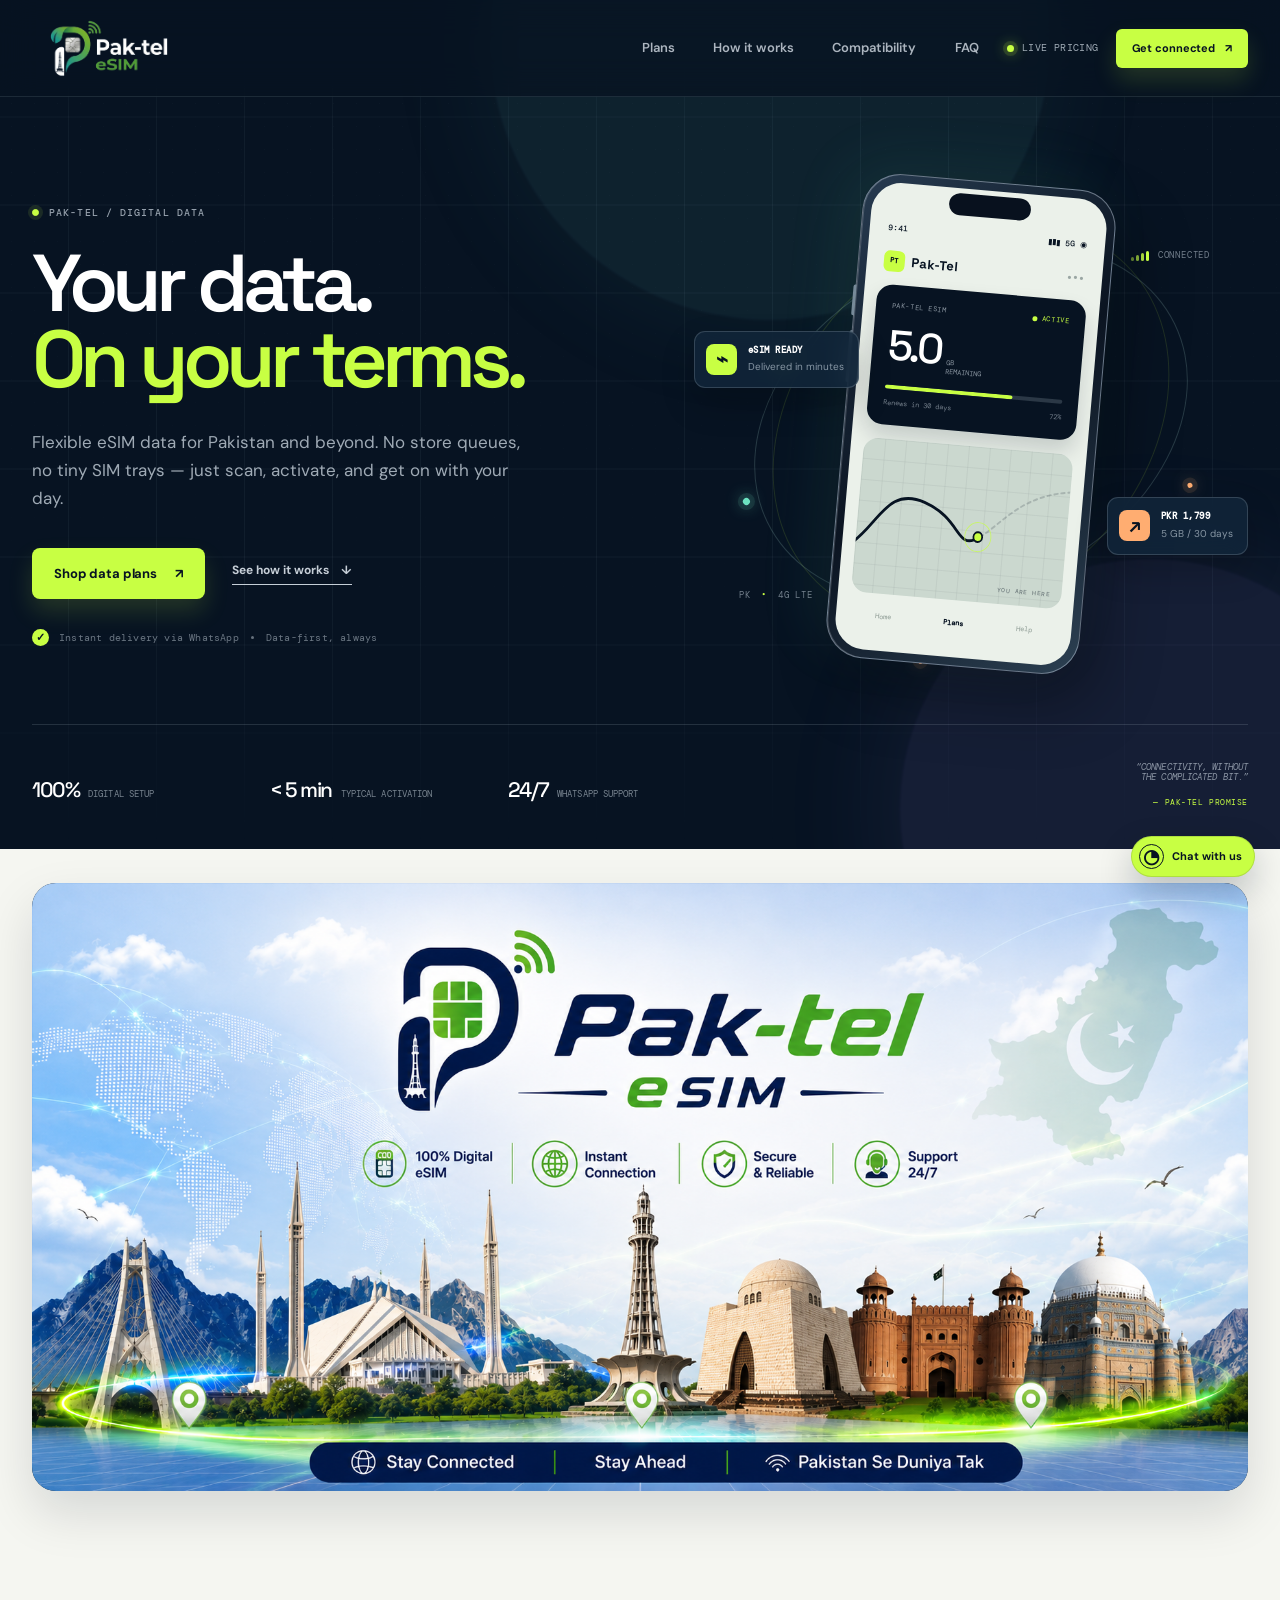
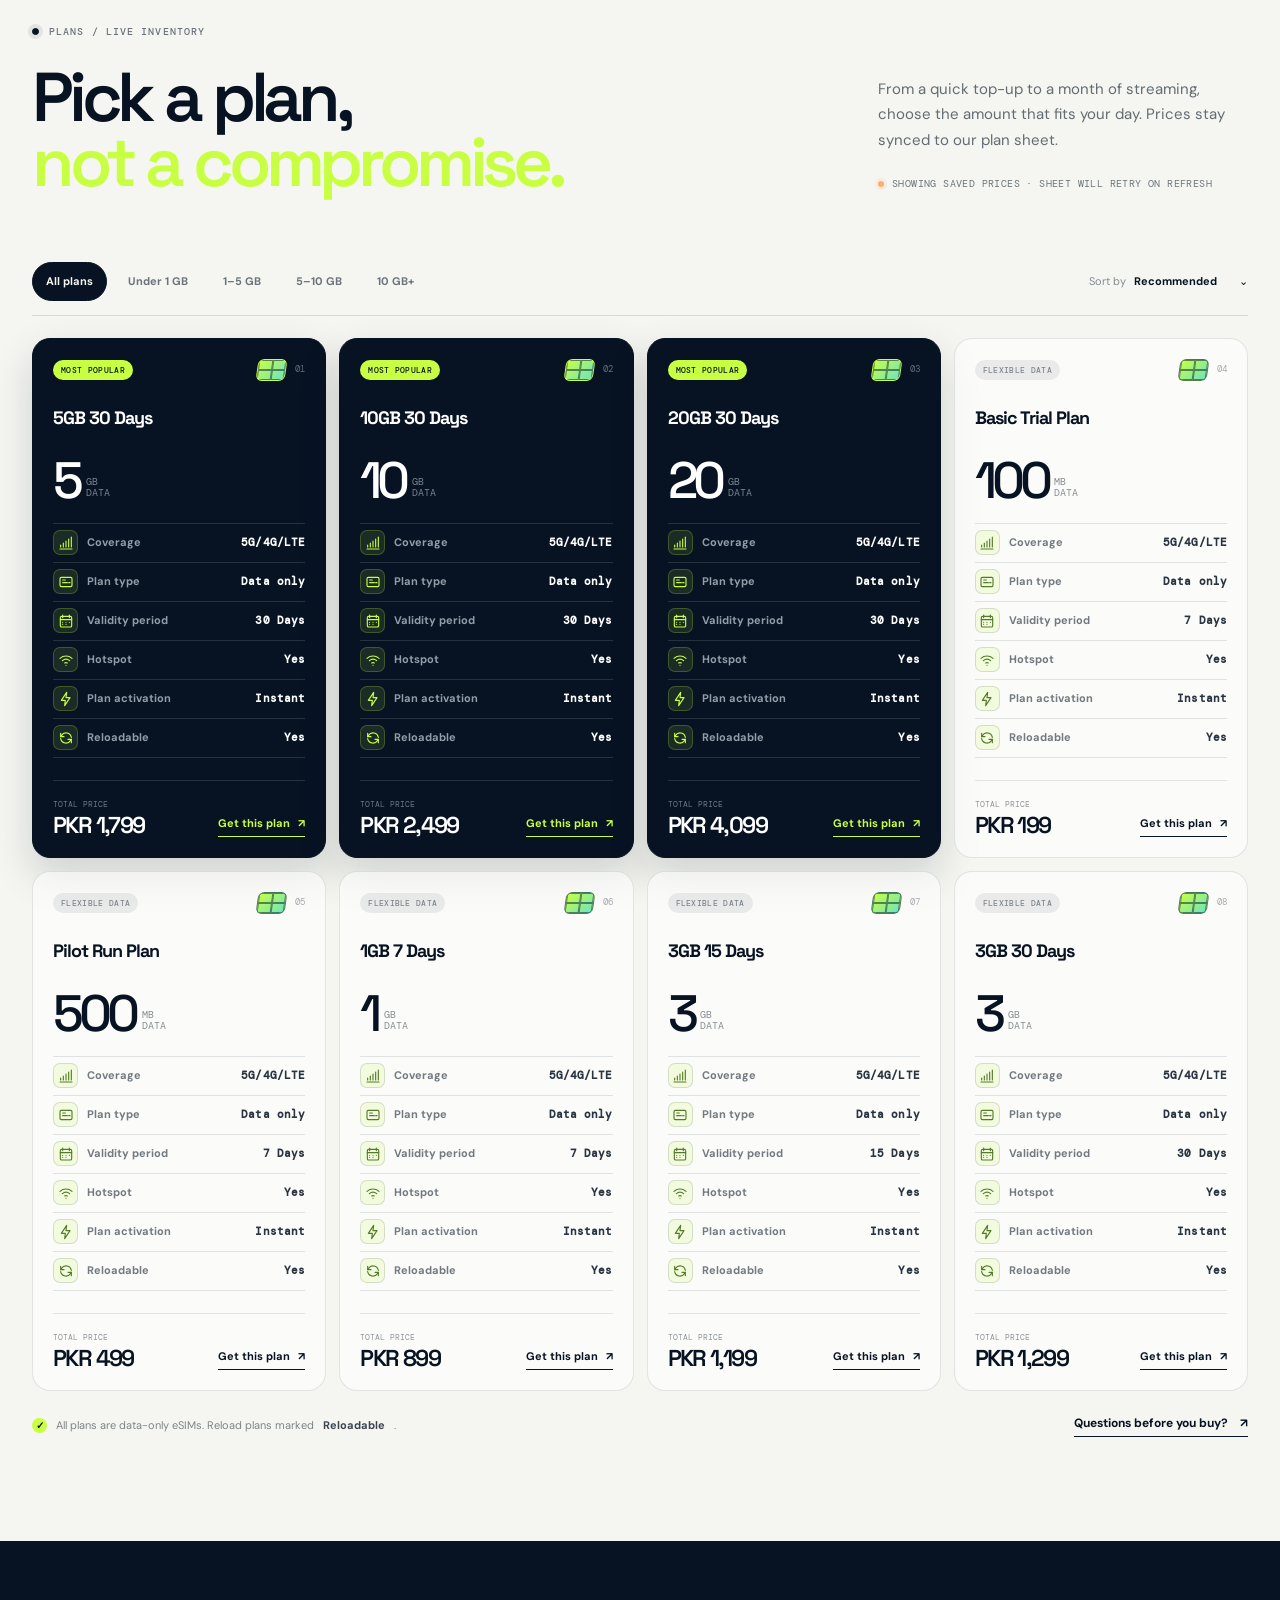
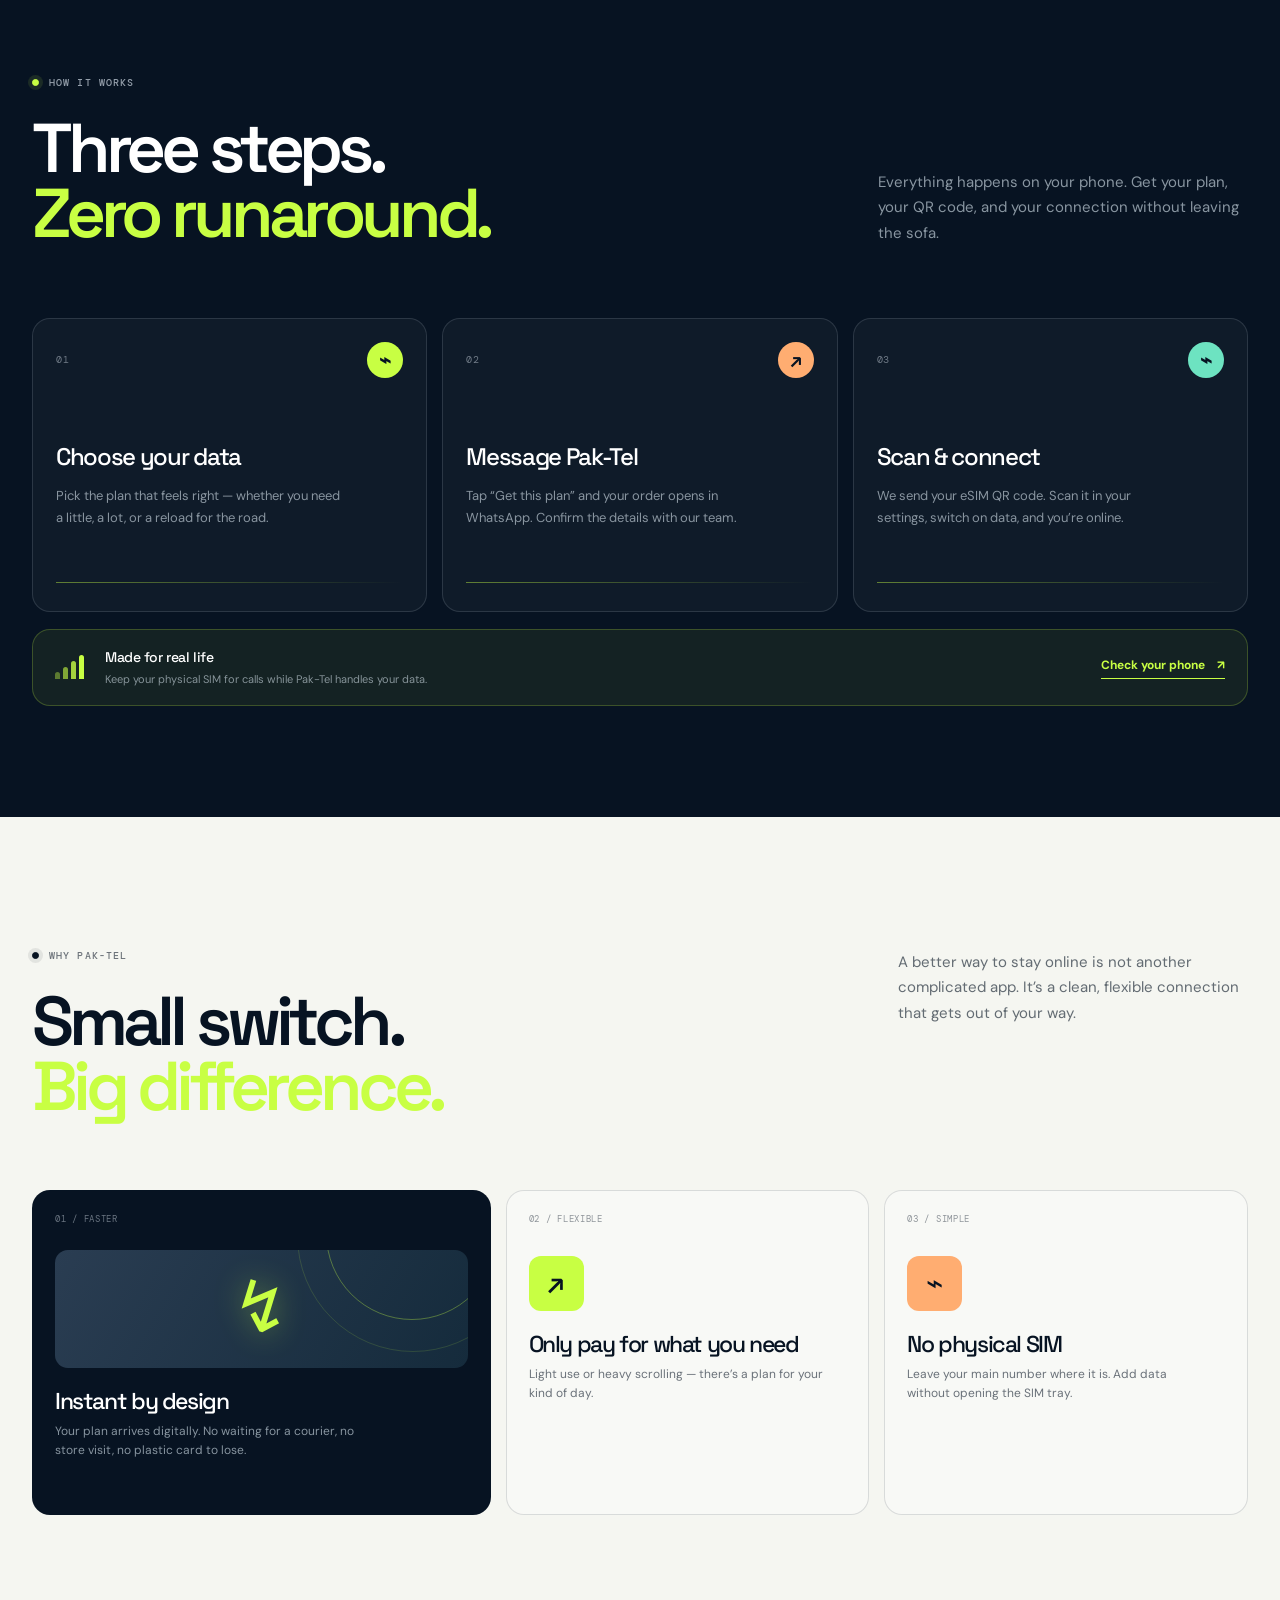
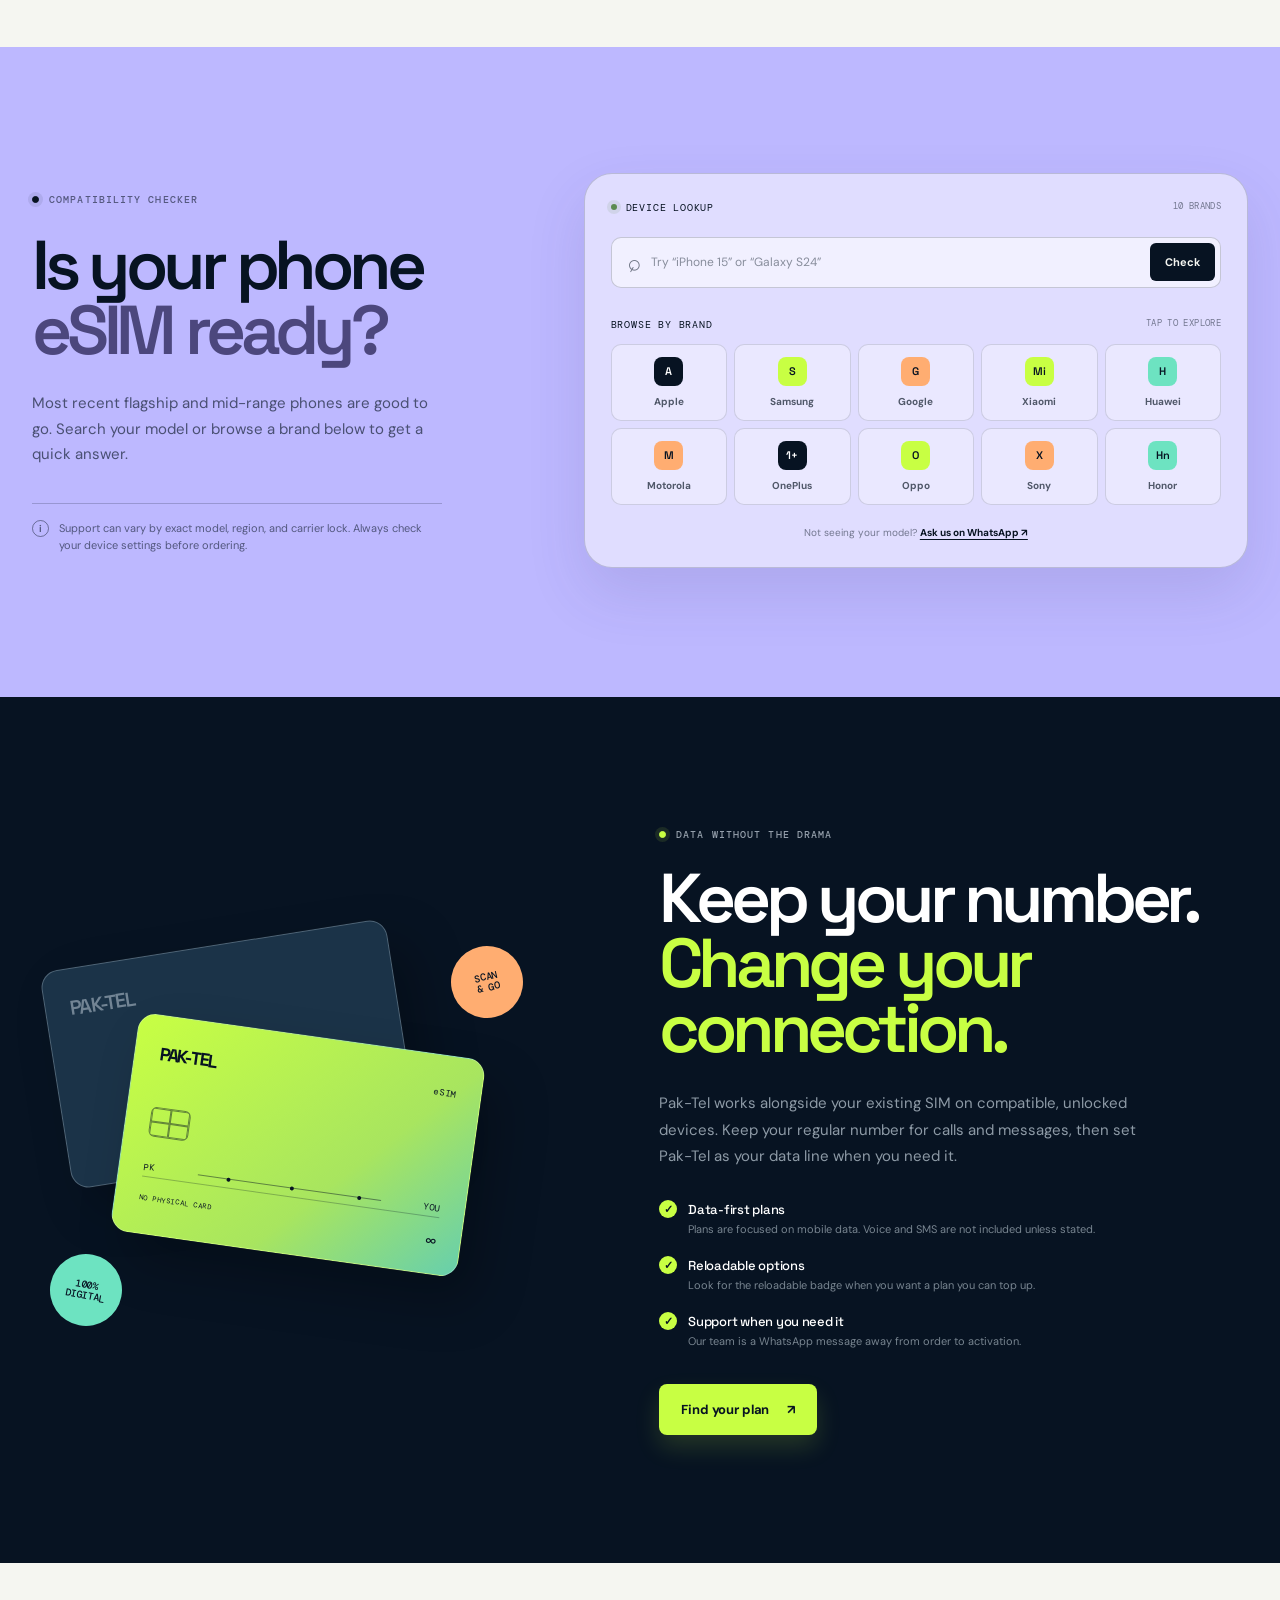
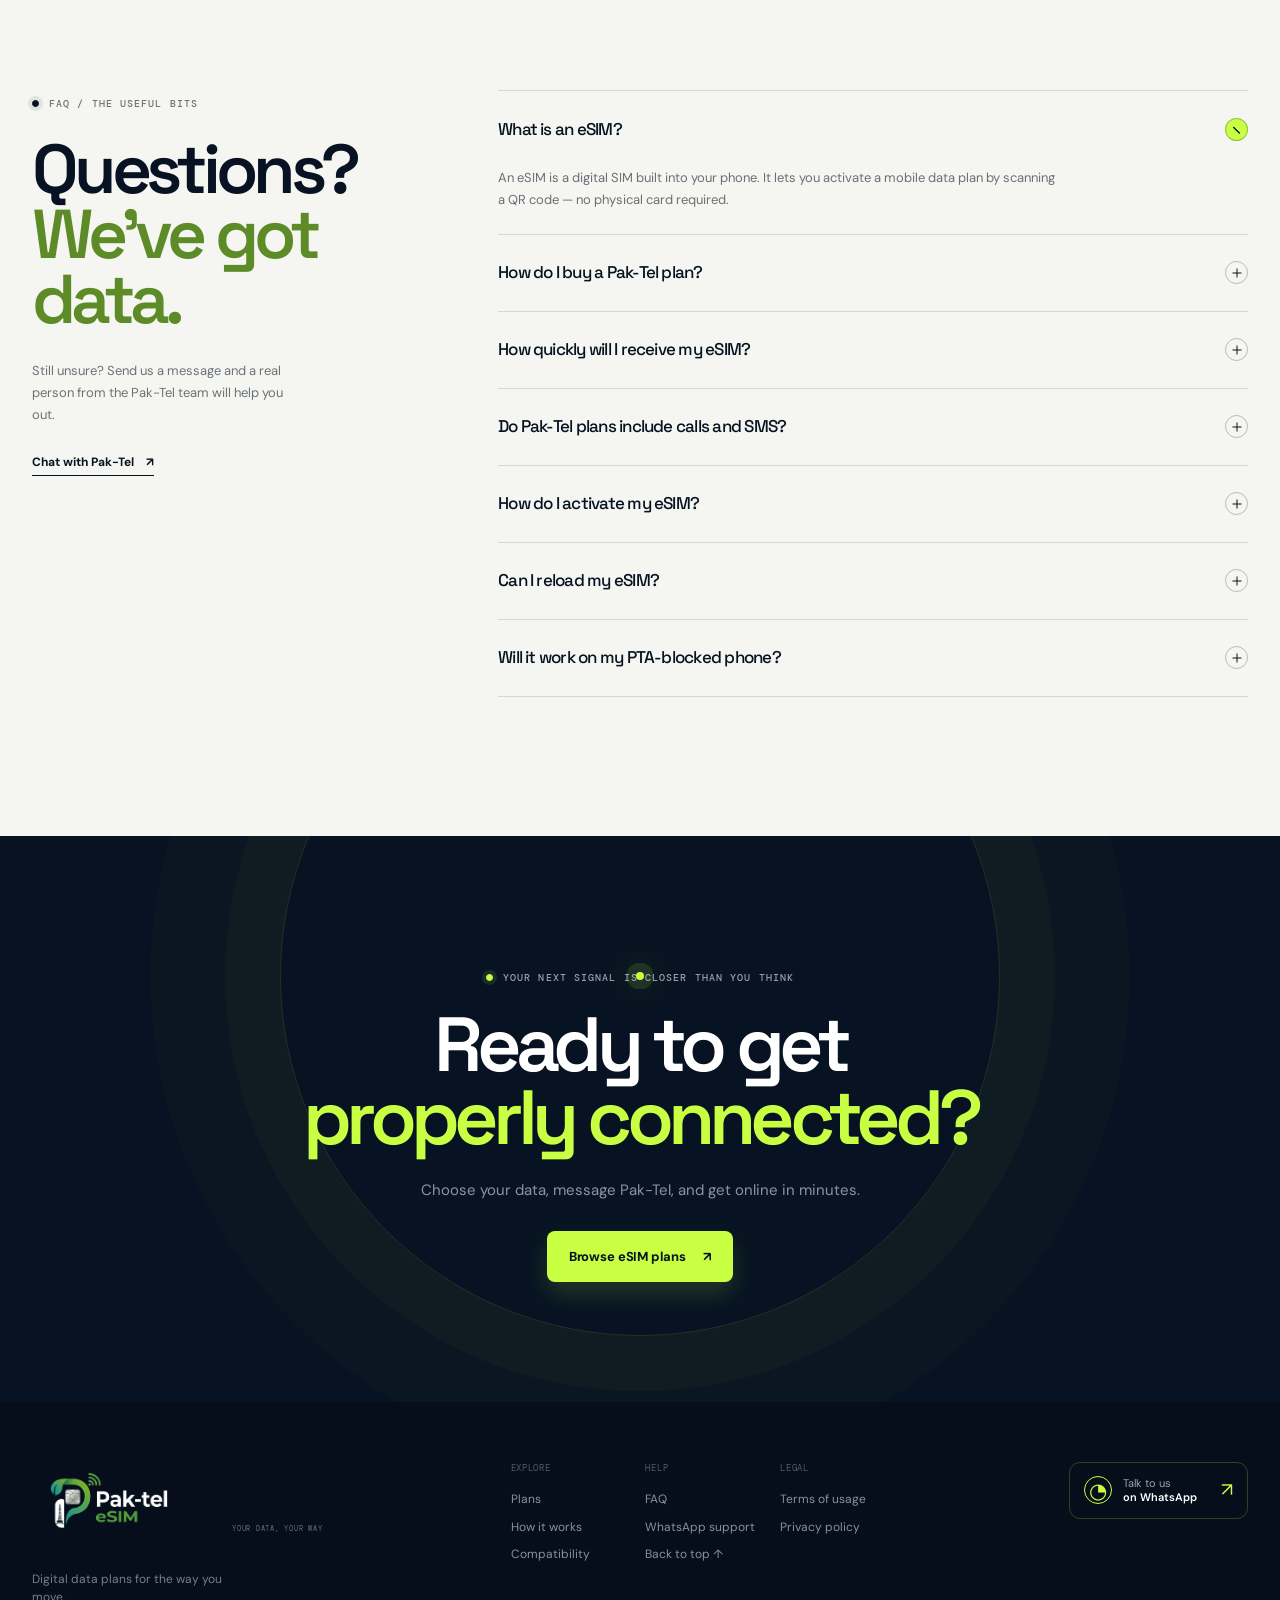
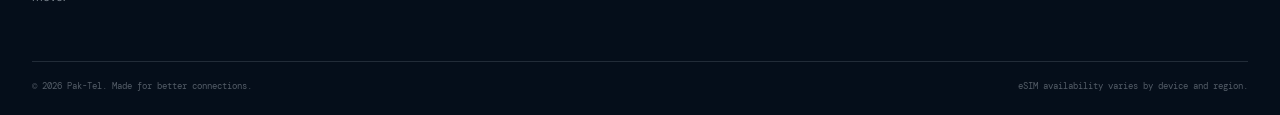
==== commit aedbf3d7: "Add terms and privacy pages Co-authored-by: arena-agent <297053741+arena-agent@users.noreply.github." ====
--- a/index.html
+++ b/index.html
@@ -380,6 +380,7 @@
           <div class="footer-links">
             <div><span>Explore</span><a href="#plans">Plans</a><a href="#how">How it works</a><a href="#compatibility">Compatibility</a></div>
             <div><span>Help</span><a href="#faq">FAQ</a><a href="https://wa.me/923205094993?text=Hi%20Pak-Tel%2C%20I%20need%20help." target="_blank" rel="noreferrer">WhatsApp support</a><a href="#top">Back to top ↑</a></div>
+            <div><span>Legal</span><a href="terms.html">Terms of usage</a><a href="privacy.html">Privacy policy</a></div>
           </div>
           <a class="footer-whatsapp" href="https://wa.me/923205094993?text=Hi%20Pak-Tel%2C%20I%27d%20like%20to%20get%20connected." target="_blank" rel="noreferrer"><span class="whatsapp-mark">◔</span><span>Talk to us<br /><b>on WhatsApp</b></span><span class="footer-arrow">↗</span></a>
         </div>
--- a/styles.css
+++ b/styles.css
@@ -2301,6 +2301,27 @@
   transform: translateY(-2px);
 }
 
+.brand-logo-wrap {
+  position: relative;
+  display: grid;
+  width: 31px;
+  height: 31px;
+  place-items: center;
+}
+
+.brand-logo,
+.brand-monogram {
+  grid-area: 1 / 1;
+}
+
+.brand-logo {
+  position: relative;
+  z-index: 1;
+  width: 25px;
+  height: 25px;
+  object-fit: contain;
+}
+
 .brand-monogram {
   display: grid;
   width: 29px;
@@ -2314,6 +2335,15 @@
   font-weight: 600;
 }
 
+.brand-logo-wrap.has-logo .brand-monogram {
+  visibility: hidden;
+}
+
+.brand-logo-wrap.has-logo .brand-logo {
+  width: 27px;
+  height: 27px;
+}
+
 .brand-button:nth-child(2n) .brand-monogram { color: var(--ink); background: var(--lime); }
 .brand-button:nth-child(3n) .brand-monogram { color: var(--ink); background: var(--orange); }
 .brand-button:nth-child(5n) .brand-monogram { color: var(--ink); background: var(--teal); }
@@ -2750,8 +2780,9 @@
 
 .footer-links {
   display: grid;
-  grid-template-columns: repeat(2, 1fr);
-  gap: 30px;
+  min-width: 0;
+  grid-template-columns: repeat(3, minmax(0, 1fr));
+  gap: 24px;
 }
 
 .footer-links div {
@@ -3162,8 +3193,9 @@
   .brand-type { font-size: 20px; }
   .brand-glyph { width: 27px; height: 34px; }
   .banner-section { padding-top: 18px; }
-  .campaign-banner, .campaign-banner-image, .banner-fallback { min-height: 300px; }
-  .banner-fallback { display: block; padding: 27px 24px; }
+  .campaign-banner { min-height: 0; }
+  .campaign-banner-image { min-height: 0; }
+  .banner-fallback { min-height: 300px; display: block; padding: 27px 24px; }
   .banner-fallback-copy h2 { font-size: 38px; }
   .banner-fallback-art { height: 130px; margin-top: 4px; }
   .banner-fallback-label { right: 24px; bottom: 16px; font-size: 7px; }
@@ -3213,6 +3245,9 @@
   .search-button { padding: 0 11px; }
   .brand-grid { grid-template-columns: repeat(5, minmax(0, 1fr)); gap: 4px; }
   .brand-button { min-height: 68px; padding: 5px 2px; font-size: 8px; }
+  .brand-logo-wrap { width: 26px; height: 26px; }
+  .brand-logo { width: 21px; height: 21px; }
+  .brand-logo-wrap.has-logo .brand-logo { width: 24px; height: 24px; }
   .brand-monogram { width: 25px; height: 25px; font-size: 9px; }
 
   .data-visual { min-height: 330px; margin-top: -14px; transform: scale(0.8); transform-origin: center center; }
@@ -3235,3 +3270,316 @@
   .checkout-dialog { padding: 28px 21px 24px; }
   .checkout-dialog h2 { font-size: 48px; }
 }
+
+/* Legal pages */
+.legal-page {
+  background: var(--paper);
+}
+
+.legal-hero {
+  position: relative;
+  overflow: hidden;
+  padding: 155px 0 90px;
+  color: var(--white);
+  background: var(--ink);
+  isolation: isolate;
+}
+
+.legal-hero::before {
+  position: absolute;
+  z-index: -1;
+  top: -300px;
+  right: 8%;
+  width: 620px;
+  height: 620px;
+  border: 1px solid rgba(200, 255, 67, 0.16);
+  border-radius: 50%;
+  box-shadow: 0 0 0 45px rgba(200, 255, 67, 0.025), 0 0 0 112px rgba(200, 255, 67, 0.018);
+  content: "";
+}
+
+.legal-hero::after {
+  position: absolute;
+  z-index: -1;
+  inset: 0;
+  background-image: linear-gradient(rgba(219, 242, 255, 0.05) 1px, transparent 1px), linear-gradient(90deg, rgba(219, 242, 255, 0.05) 1px, transparent 1px);
+  background-size: 88px 88px;
+  content: "";
+  mask-image: linear-gradient(to bottom, transparent, black 35%, transparent);
+}
+
+.legal-hero-inner {
+  position: relative;
+}
+
+.legal-back {
+  display: inline-flex;
+  margin-bottom: 62px;
+  border-bottom: 1px solid rgba(236, 246, 255, 0.34);
+  padding-bottom: 4px;
+  color: rgba(236, 246, 255, 0.64);
+  font-size: 12px;
+  font-weight: 700;
+  transition: color 180ms ease, border-color 180ms ease;
+}
+
+.legal-back:hover,
+.legal-back:focus-visible {
+  border-color: var(--lime);
+  color: var(--lime);
+}
+
+.legal-hero h1 {
+  max-width: 680px;
+  margin: 20px 0 0;
+  font-family: var(--display);
+  font-size: clamp(56px, 7.3vw, 92px);
+  font-weight: 600;
+  letter-spacing: -0.08em;
+  line-height: 0.91;
+}
+
+.legal-hero h1 em {
+  color: var(--lime);
+  font-style: normal;
+}
+
+.legal-hero p {
+  max-width: 455px;
+  margin: 27px 0 0;
+  color: rgba(228, 241, 250, 0.64);
+  font-size: 16px;
+  line-height: 1.65;
+}
+
+.legal-updated {
+  margin-top: 31px;
+  color: rgba(236, 246, 255, 0.43);
+  font-family: var(--mono);
+  font-size: 9px;
+  letter-spacing: 0.08em;
+  text-transform: uppercase;
+}
+
+.legal-body {
+  padding: 98px 0 130px;
+  background: var(--paper);
+}
+
+.legal-layout {
+  display: grid;
+  grid-template-columns: minmax(180px, 0.38fr) minmax(0, 1.1fr);
+  align-items: start;
+  gap: clamp(50px, 9vw, 135px);
+}
+
+.legal-sidebar {
+  position: sticky;
+  top: 122px;
+  display: flex;
+  flex-direction: column;
+  align-items: flex-start;
+  gap: 11px;
+  border-top: 1px solid var(--line-light);
+  padding-top: 17px;
+}
+
+.legal-sidebar > span {
+  margin-bottom: 10px;
+  color: rgba(7, 19, 34, 0.42);
+  font-family: var(--mono);
+  font-size: 9px;
+  letter-spacing: 0.08em;
+  text-transform: uppercase;
+}
+
+.legal-sidebar a {
+  color: rgba(7, 19, 34, 0.57);
+  font-size: 12px;
+  transition: color 160ms ease, transform 160ms ease;
+}
+
+.legal-sidebar a:hover,
+.legal-sidebar a:focus-visible,
+.legal-sidebar a[aria-current="page"] {
+  color: var(--ink);
+  transform: translateX(4px);
+}
+
+.legal-copy {
+  max-width: 720px;
+}
+
+.legal-callout {
+  display: flex;
+  align-items: flex-start;
+  gap: 12px;
+  margin-bottom: 75px;
+  border: 1px solid rgba(7, 19, 34, 0.13);
+  border-radius: 13px;
+  padding: 17px 19px;
+  background: rgba(200, 255, 67, 0.16);
+}
+
+.legal-callout-mark {
+  display: grid;
+  width: 21px;
+  height: 21px;
+  flex: 0 0 auto;
+  place-items: center;
+  border-radius: 50%;
+  color: var(--ink);
+  background: var(--lime);
+  font-family: var(--display);
+  font-size: 12px;
+  font-weight: 700;
+}
+
+.legal-callout p {
+  margin: 0;
+  color: rgba(7, 19, 34, 0.67);
+  font-size: 12px;
+  line-height: 1.55;
+}
+
+.legal-copy section {
+  scroll-margin-top: 118px;
+}
+
+.legal-copy section + section {
+  margin-top: 68px;
+  border-top: 1px solid var(--line-light);
+  padding-top: 67px;
+}
+
+.legal-section-number {
+  color: rgba(7, 19, 34, 0.44);
+  font-family: var(--mono);
+  font-size: 9px;
+  letter-spacing: 0.1em;
+  text-transform: uppercase;
+}
+
+.legal-copy h2 {
+  margin: 16px 0 19px;
+  color: var(--ink);
+  font-family: var(--display);
+  font-size: clamp(30px, 4vw, 45px);
+  font-weight: 600;
+  letter-spacing: -0.065em;
+  line-height: 1;
+}
+
+.legal-copy p {
+  margin: 0 0 17px;
+  color: rgba(7, 19, 34, 0.65);
+  font-size: 14px;
+  line-height: 1.78;
+}
+
+.legal-copy p:last-child {
+  margin-bottom: 0;
+}
+
+.legal-copy ul {
+  display: grid;
+  gap: 11px;
+  margin: 22px 0 20px;
+  padding: 0 0 0 21px;
+  color: rgba(7, 19, 34, 0.65);
+  font-size: 14px;
+  line-height: 1.7;
+}
+
+.legal-copy li::marker {
+  color: #6d9b2d;
+}
+
+.legal-copy li b {
+  color: rgba(7, 19, 34, 0.84);
+  font-weight: 700;
+}
+
+.legal-inline-link {
+  color: #527d22;
+  font-weight: 700;
+  text-decoration: underline;
+  text-underline-offset: 3px;
+}
+
+.legal-inline-link:hover,
+.legal-inline-link:focus-visible {
+  color: var(--ink);
+}
+
+@media (max-width: 820px) {
+  .legal-hero {
+    padding-top: 140px;
+    padding-bottom: 75px;
+  }
+
+  .legal-back {
+    margin-bottom: 48px;
+  }
+
+  .legal-layout {
+    grid-template-columns: 1fr;
+    gap: 54px;
+  }
+
+  .legal-sidebar {
+    position: static;
+    display: grid;
+    grid-template-columns: repeat(3, minmax(0, 1fr));
+    gap: 10px 20px;
+  }
+
+  .legal-sidebar > span {
+    grid-column: 1 / -1;
+    margin-bottom: 1px;
+  }
+
+  .legal-body {
+    padding-top: 72px;
+    padding-bottom: 90px;
+  }
+}
+
+@media (max-width: 560px) {
+  .legal-hero {
+    padding-top: 128px;
+    padding-bottom: 62px;
+  }
+
+  .legal-hero h1 {
+    font-size: clamp(50px, 15vw, 68px);
+  }
+
+  .legal-hero p {
+    font-size: 14px;
+  }
+
+  .legal-body {
+    padding-top: 59px;
+    padding-bottom: 76px;
+  }
+
+  .legal-sidebar {
+    grid-template-columns: repeat(2, minmax(0, 1fr));
+  }
+
+  .legal-callout {
+    margin-bottom: 54px;
+    padding: 14px;
+  }
+
+  .legal-copy section + section {
+    margin-top: 53px;
+    padding-top: 52px;
+  }
+
+  .legal-copy p,
+  .legal-copy ul {
+    font-size: 13px;
+  }
+}
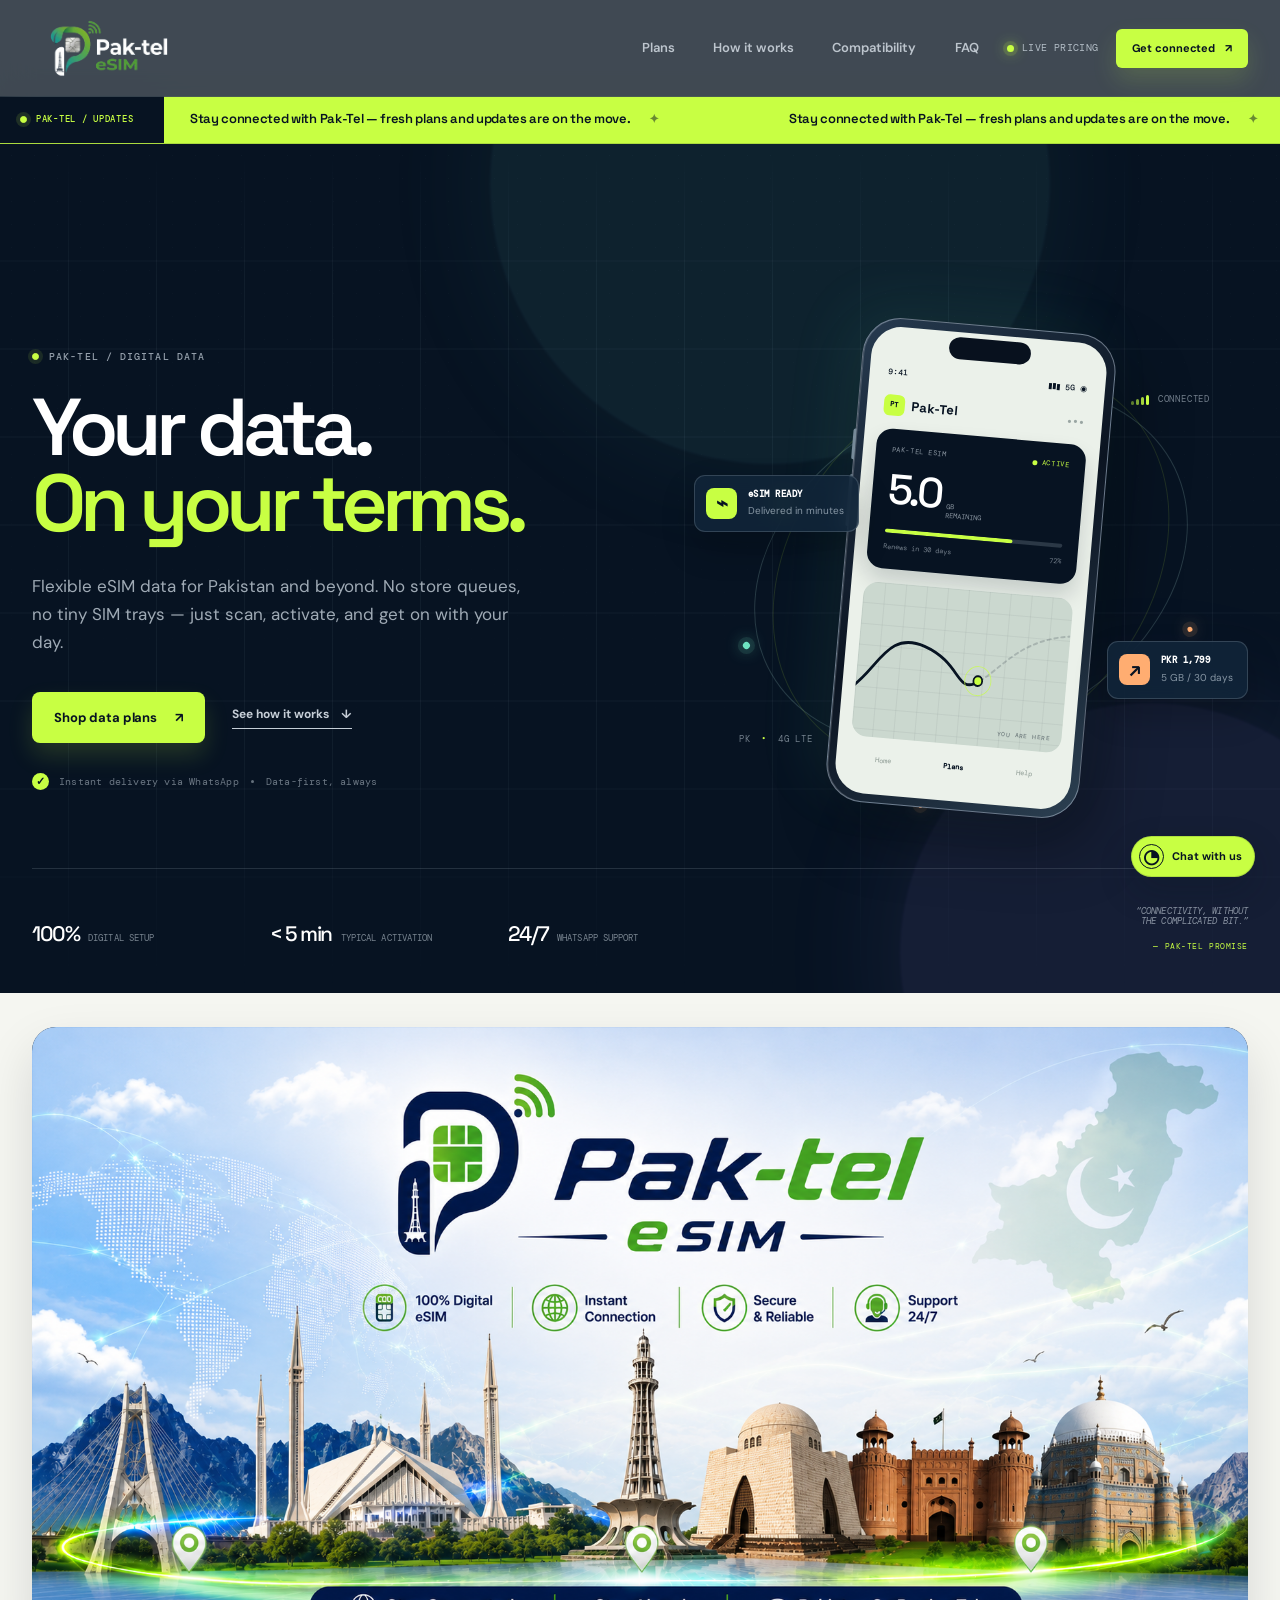
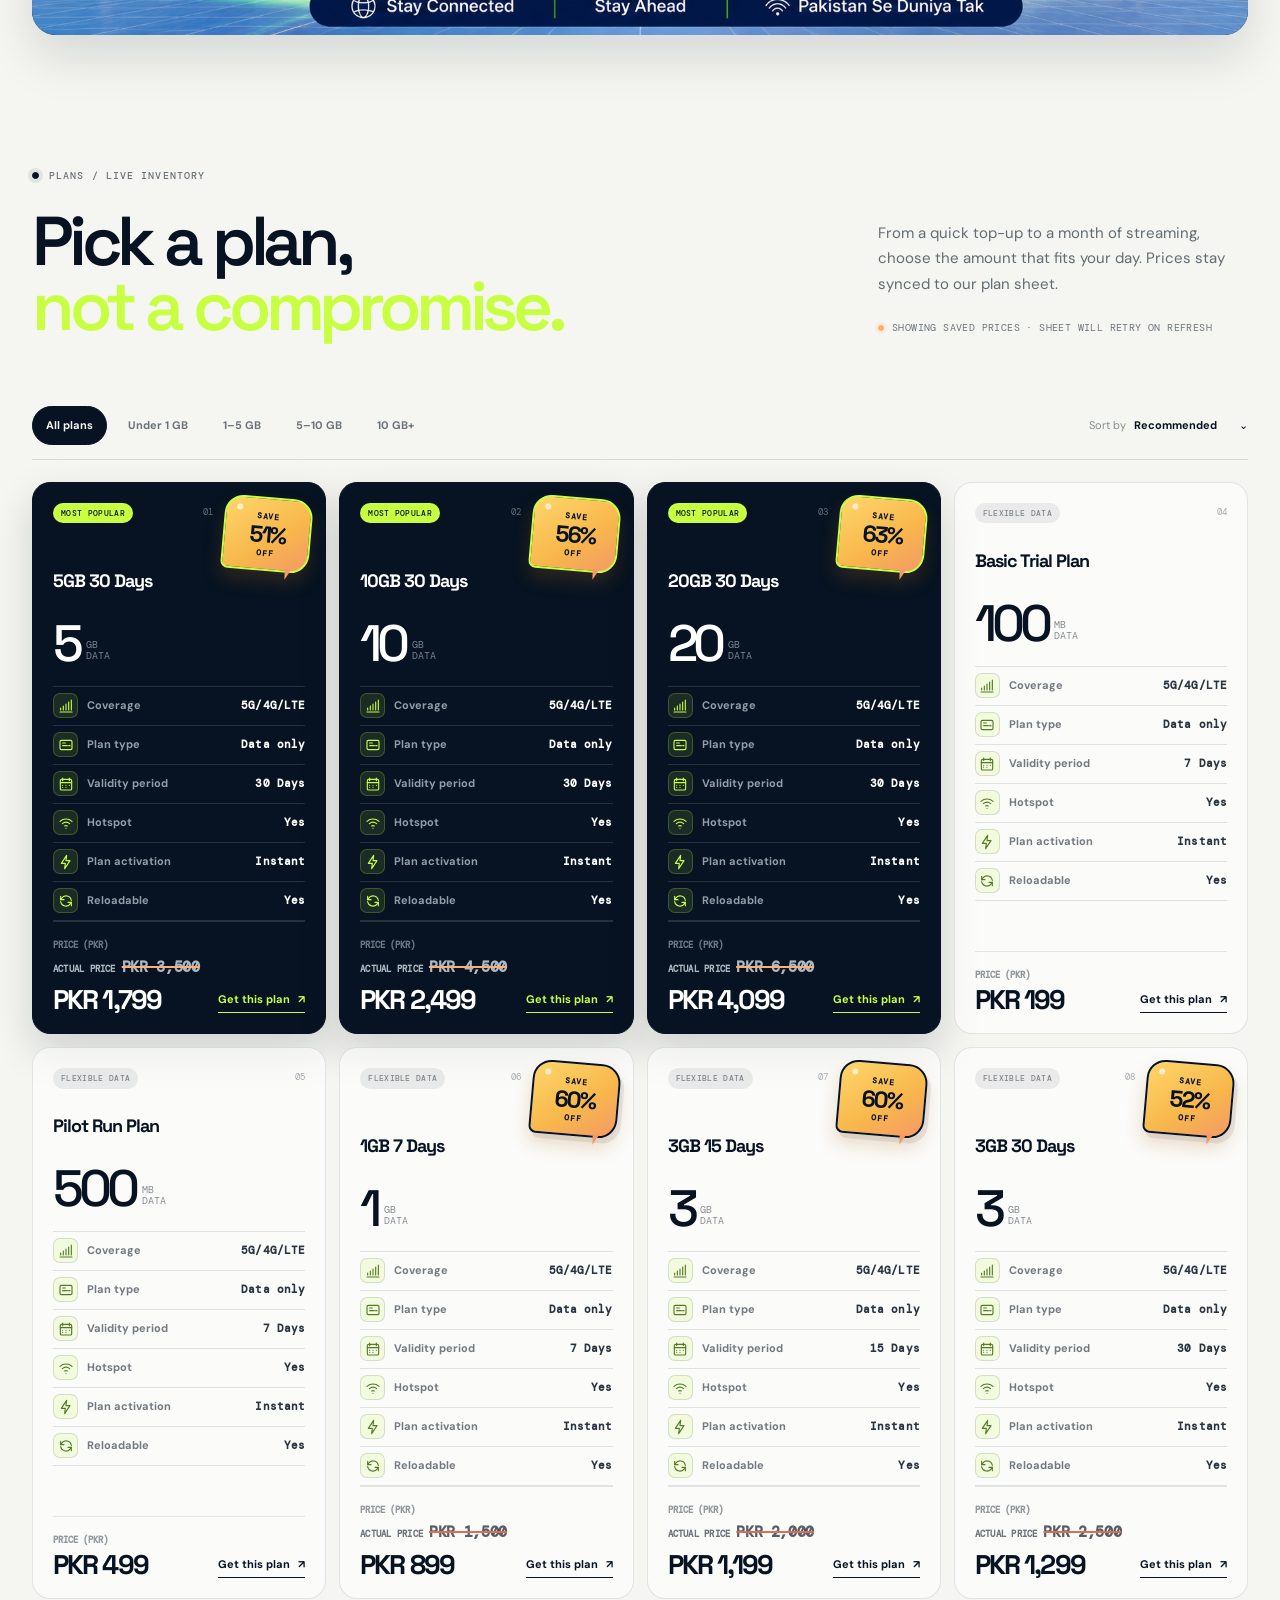
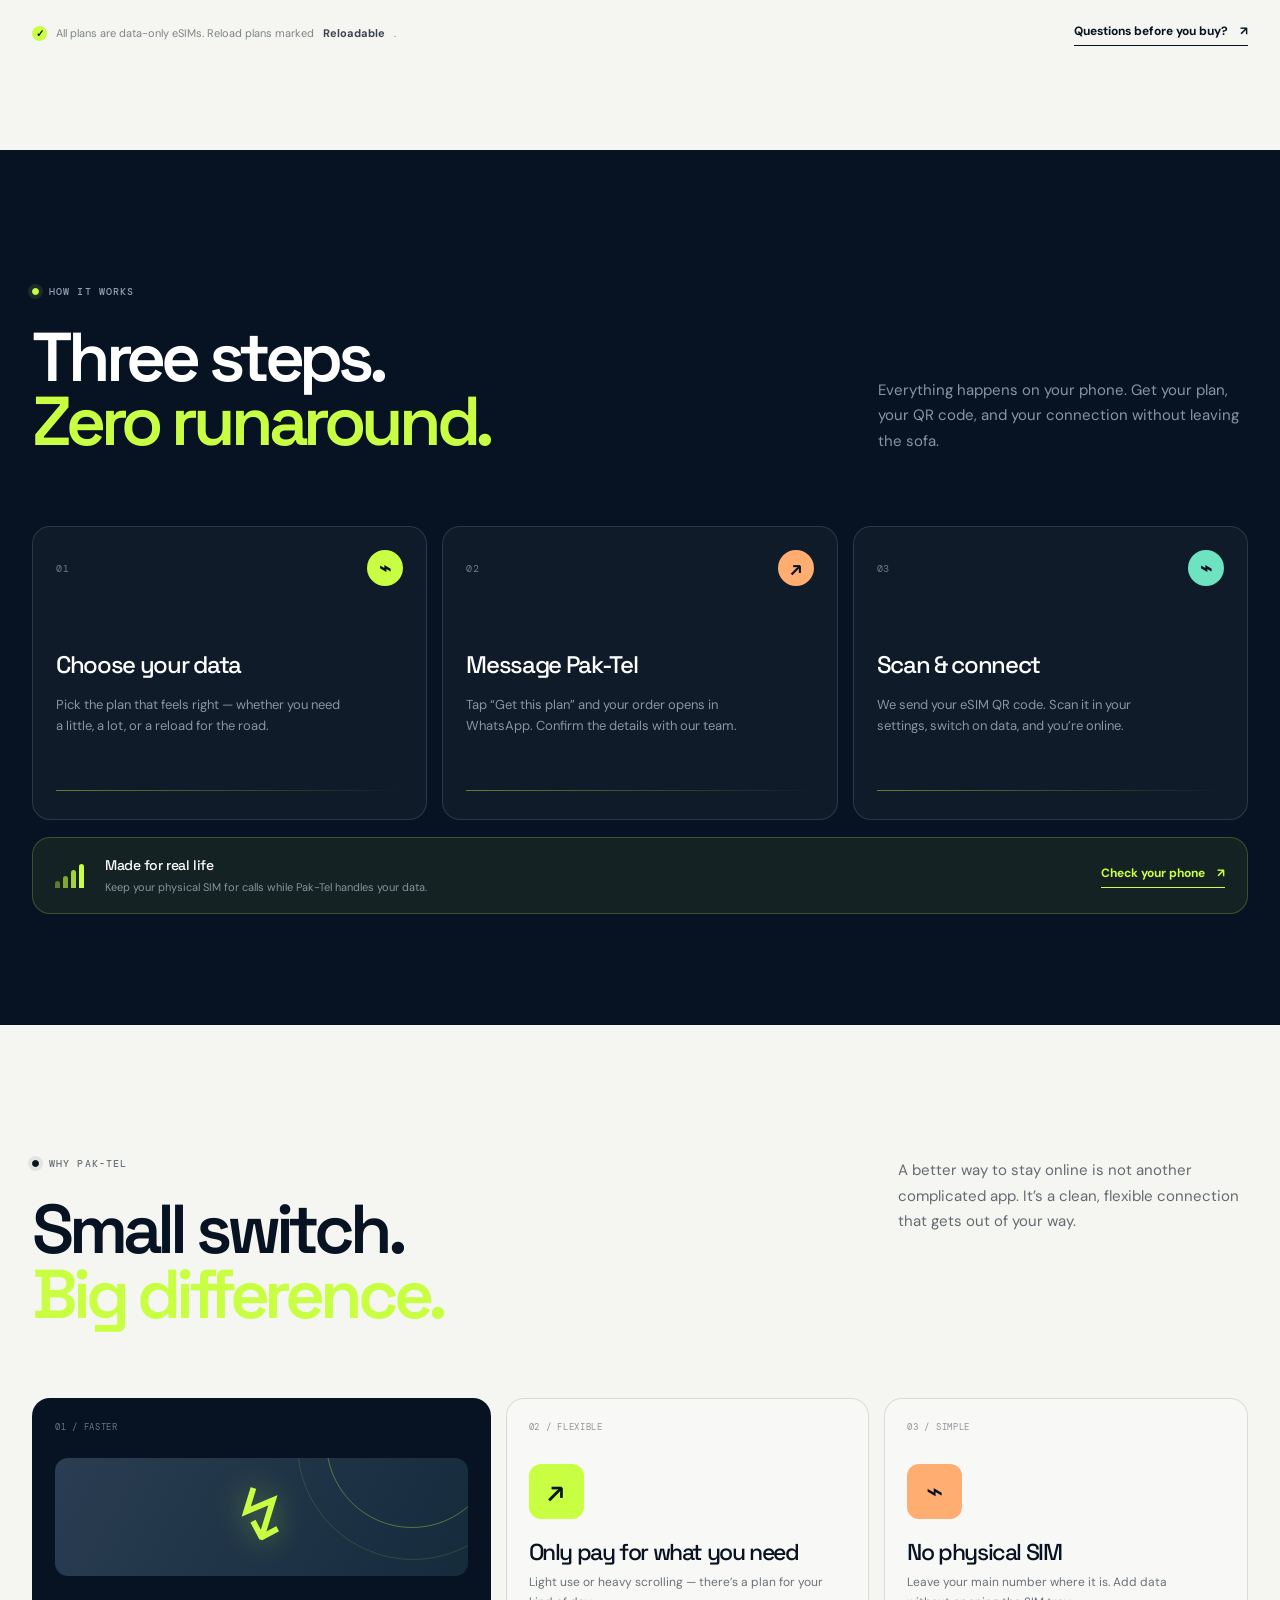
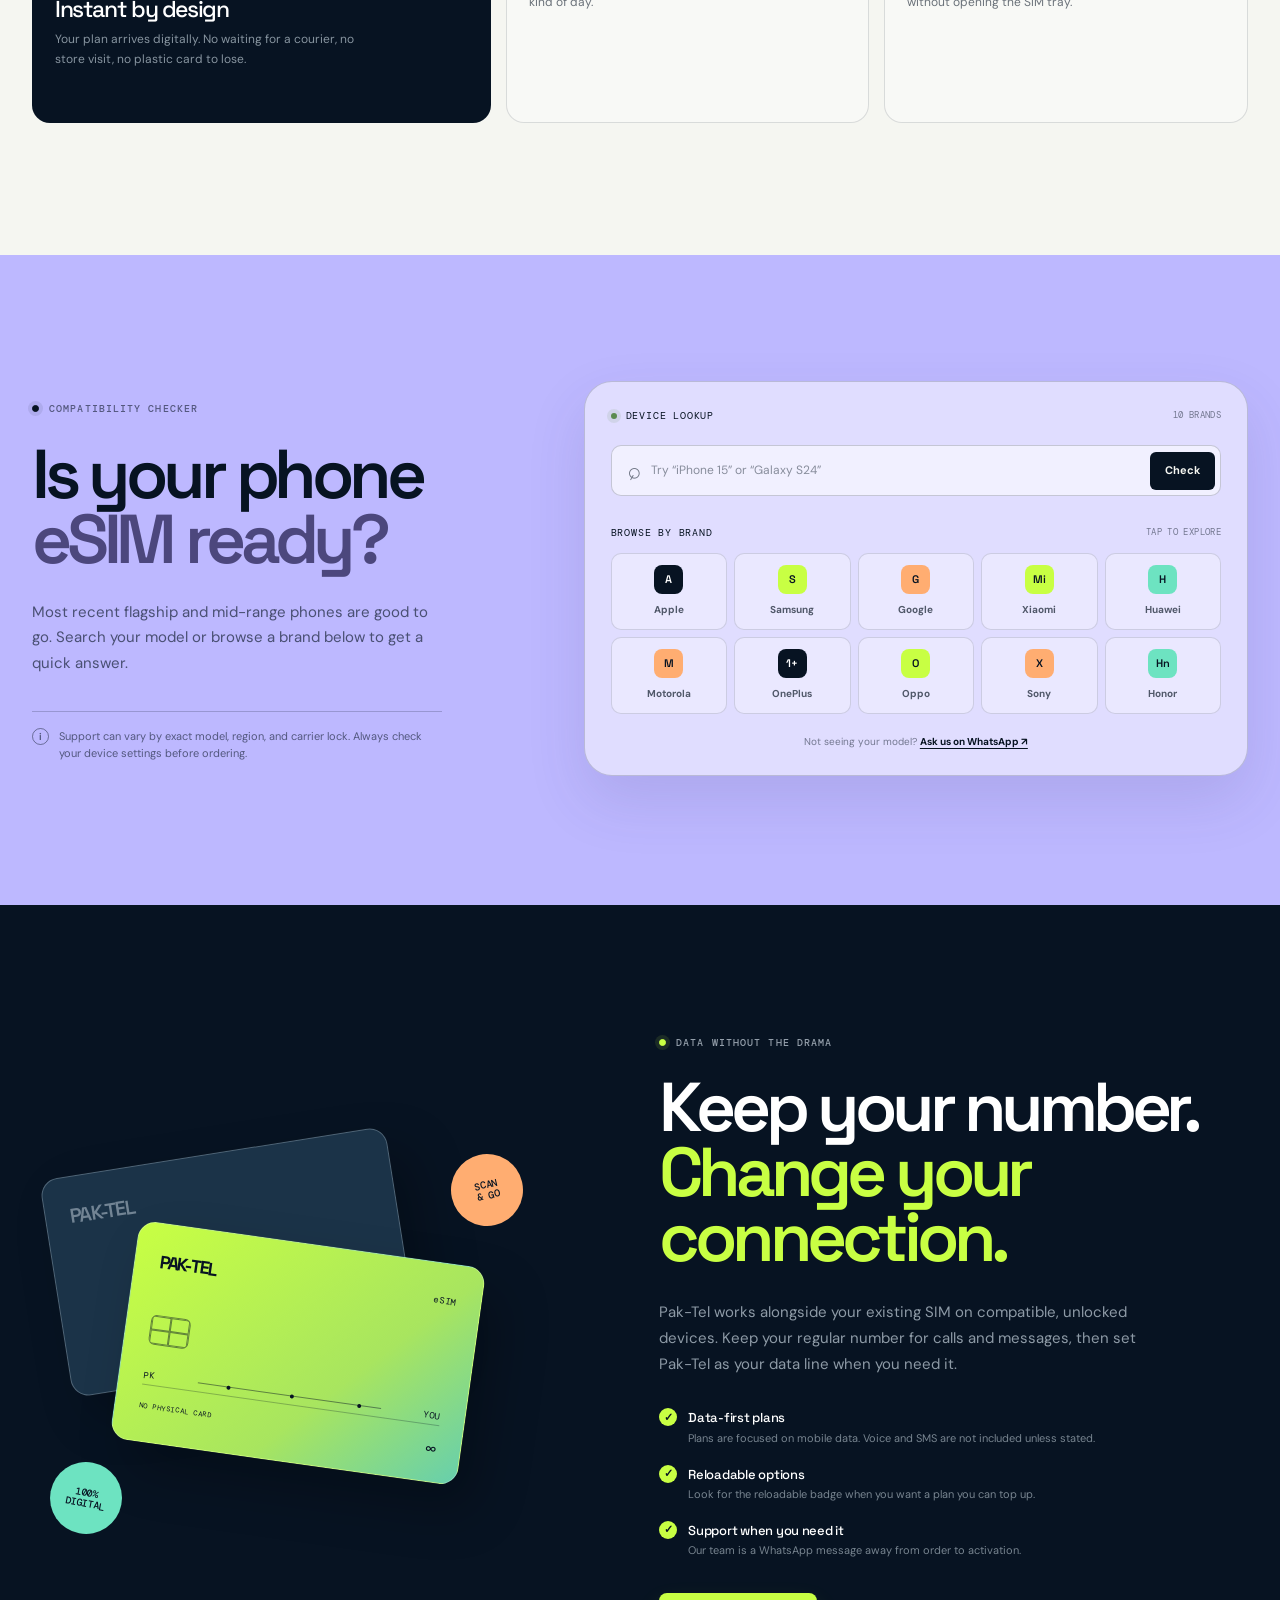
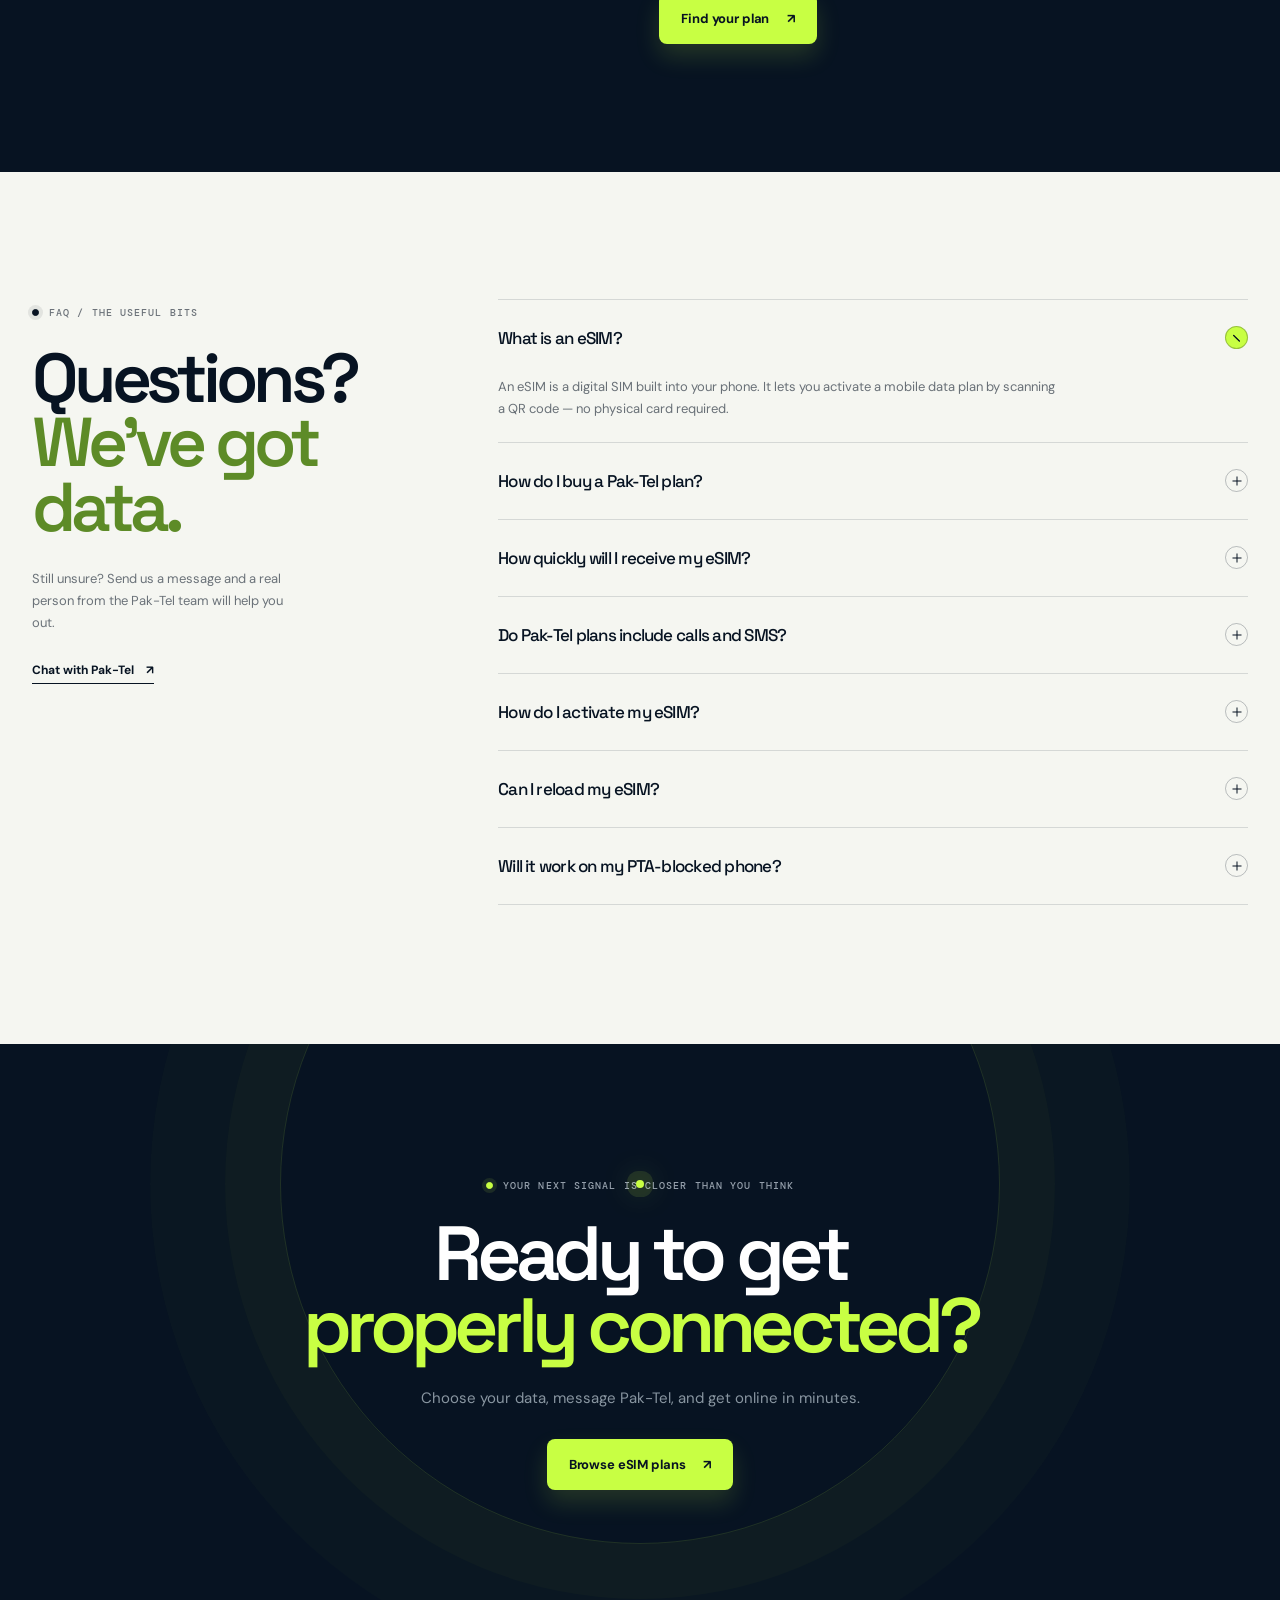
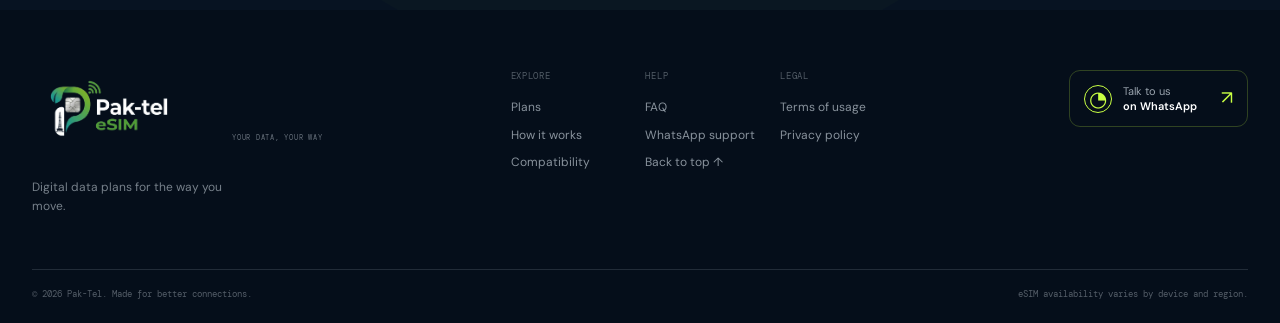
==== commit b34e03cb: "Add live sheet updates ticker Co-authored-by: arena-agent <297053741+arena-agent@users.noreply.githu" ====
--- a/index.html
+++ b/index.html
@@ -49,6 +49,16 @@
       </header>
 
       <main id="top">
+        <section class="news-ticker" aria-label="Pak-Tel updates">
+          <div class="ticker-label"><span class="ticker-pulse"></span> Pak-Tel / updates</div>
+          <div class="ticker-viewport">
+            <div class="ticker-track" id="news-ticker-track" role="status" aria-live="polite">
+              <div class="ticker-set"><span class="ticker-item">Stay connected with Pak-Tel — fresh plans and updates are on the move.</span></div>
+              <div class="ticker-set" aria-hidden="true"><span class="ticker-item">Stay connected with Pak-Tel — fresh plans and updates are on the move.</span></div>
+            </div>
+          </div>
+        </section>
+
         <section class="hero" aria-labelledby="hero-title">
           <div class="hero-grid-lines" aria-hidden="true"></div>
           <div class="hero-orb hero-orb--one" aria-hidden="true"></div>
--- a/styles.css
+++ b/styles.css
@@ -351,6 +351,91 @@
   transform: translateY(-3px) rotate(-45deg);
 }
 
+.news-ticker {
+  display: flex;
+  min-height: 47px;
+  margin-top: 96px;
+  overflow: hidden;
+  border-bottom: 1px solid rgba(7, 19, 34, 0.15);
+  color: var(--ink);
+  background: var(--lime);
+}
+
+.ticker-label {
+  position: relative;
+  z-index: 2;
+  display: flex;
+  min-width: 164px;
+  align-items: center;
+  gap: 9px;
+  padding: 0 20px;
+  color: var(--lime);
+  background: var(--ink);
+  font-family: var(--mono);
+  font-size: 9px;
+  font-weight: 500;
+  letter-spacing: 0.08em;
+  text-transform: uppercase;
+}
+
+.ticker-pulse {
+  display: block;
+  width: 7px;
+  height: 7px;
+  border: 1px solid var(--lime);
+  border-radius: 50%;
+  background: var(--lime);
+  box-shadow: 0 0 0 4px rgba(200, 255, 67, 0.12);
+}
+
+.ticker-viewport {
+  flex: 1;
+  overflow: hidden;
+  direction: ltr;
+}
+
+.ticker-track {
+  display: flex;
+  width: max-content;
+  min-height: 47px;
+  align-items: center;
+  animation: ticker-right-to-left 28s linear infinite;
+  will-change: transform;
+}
+
+.ticker-set {
+  display: flex;
+  flex: 0 0 auto;
+  align-items: center;
+  padding-right: 78px;
+}
+
+.ticker-item {
+  display: inline-flex;
+  align-items: center;
+  gap: 19px;
+  padding: 0 26px;
+  color: var(--ink);
+  font-family: var(--display);
+  font-size: 13px;
+  font-weight: 600;
+  letter-spacing: -0.025em;
+  white-space: nowrap;
+}
+
+.ticker-item::after {
+  display: inline-block;
+  color: rgba(7, 19, 34, 0.5);
+  content: "✦";
+  font-family: var(--body);
+  font-size: 12px;
+}
+
+@keyframes ticker-right-to-left {
+  from { transform: translateX(0); }
+  to { transform: translateX(-50%); }
+}
+
 .hero,
 .section-dark,
 .final-cta {
@@ -1378,6 +1463,17 @@
   justify-content: space-between;
 }
 
+.plan-card.has-discount .plan-card-top {
+  padding-right: 92px;
+}
+
+.plan-badges {
+  display: flex;
+  align-items: center;
+  flex-wrap: wrap;
+  gap: 6px;
+}
+
 .plan-badge {
   display: inline-flex;
   min-height: 20px;
@@ -1545,6 +1641,90 @@
   color: var(--lime);
 }
 
+
+.plan-card.has-discount .plan-copy {
+  margin-top: 47px;
+}
+
+.discount-bubble {
+  position: absolute;
+  z-index: 3;
+  top: 14px;
+  right: 14px;
+  display: flex;
+  width: 88px;
+  height: 74px;
+  flex-direction: column;
+  align-items: center;
+  justify-content: center;
+  border: 2px solid var(--ink);
+  border-radius: 19px 19px 19px 7px;
+  color: var(--ink);
+  background: linear-gradient(145deg, #ffd66c 0%, #f8b74b 58%, #f49a67 100%);
+  box-shadow: 0 10px 18px rgba(171, 105, 22, 0.22), 4px 5px 0 rgba(7, 19, 34, 0.08);
+  pointer-events: none;
+  transform: rotate(5deg);
+}
+
+.discount-bubble::before {
+  position: absolute;
+  top: 7px;
+  left: 10px;
+  width: 6px;
+  height: 6px;
+  border-radius: 50%;
+  background: rgba(255, 255, 255, 0.63);
+  content: "";
+}
+
+.discount-bubble::after {
+  position: absolute;
+  right: 14px;
+  bottom: -9px;
+  width: 0;
+  height: 0;
+  border-top: 11px solid #f49a67;
+  border-right: 7px solid transparent;
+  content: "";
+  transform: rotate(-3deg);
+}
+
+.discount-bubble > span,
+.discount-bubble > strong,
+.discount-bubble > small {
+  position: relative;
+  z-index: 1;
+  display: block;
+  line-height: 1;
+}
+
+.discount-bubble > span {
+  font-family: var(--mono);
+  font-size: 8px;
+  font-weight: 700;
+  letter-spacing: 0.1em;
+}
+
+.discount-bubble > strong {
+  margin-top: 4px;
+  font-family: var(--display);
+  font-size: 23px;
+  font-weight: 800;
+  letter-spacing: -0.08em;
+}
+
+.discount-bubble > small {
+  margin-top: 2px;
+  font-family: var(--mono);
+  font-size: 8px;
+  font-weight: 700;
+  letter-spacing: 0.1em;
+}
+
+.plan-card.is-popular .discount-bubble {
+  border-color: var(--lime);
+}
+
 .plan-metric {
   display: flex;
   align-items: flex-end;
@@ -1672,7 +1852,8 @@
   margin-bottom: 3px;
   color: rgba(7, 19, 34, 0.43);
   font-family: var(--mono);
-  font-size: 8px;
+  font-size: 9px;
+  font-weight: 700;
   text-transform: uppercase;
 }
 
@@ -1680,13 +1861,67 @@
   color: rgba(236, 246, 255, 0.44);
 }
 
+.plan-price-values {
+  display: flex;
+  align-items: baseline;
+  flex-wrap: wrap;
+  gap: 7px;
+}
+
+.plan-original-price {
+  display: inline-flex;
+  align-items: baseline;
+  gap: 6px;
+  color: rgba(7, 19, 34, 0.68);
+  font-family: var(--mono);
+  font-size: 14px;
+  font-weight: 700;
+  letter-spacing: -0.025em;
+  white-space: nowrap;
+}
+
+.plan-original-price small {
+  color: rgba(7, 19, 34, 0.58);
+  font-family: var(--mono);
+  font-size: 9px;
+  font-weight: 700;
+  letter-spacing: 0.025em;
+  text-transform: uppercase;
+}
+
+.plan-original-price b {
+  color: rgba(7, 19, 34, 0.68);
+  font-family: var(--mono);
+  font-size: 15px;
+  font-weight: 700;
+  text-decoration-line: line-through;
+  text-decoration-thickness: 2px;
+  text-decoration-color: #db6e55;
+}
+
+.plan-card.is-popular .plan-original-price,
+.plan-card.is-popular .plan-original-price small,
+.plan-card.is-popular .plan-original-price b {
+  color: rgba(236, 246, 255, 0.72);
+}
+
+.plan-card.is-popular .plan-original-price b {
+  text-decoration-color: var(--orange);
+}
+
 .plan-price strong {
-  display: block;
+  display: inline-block;
+  color: var(--ink);
   font-family: var(--display);
-  font-size: 23px;
-  font-weight: 600;
+  font-size: 27px;
+  font-weight: 700;
   letter-spacing: -0.07em;
   line-height: 1;
+  white-space: nowrap;
+}
+
+.plan-card.is-popular .plan-price strong {
+  color: var(--white);
 }
 
 .plan-button {
@@ -3101,6 +3336,7 @@
     transition-duration: 0.001ms !important;
   }
   .reveal { opacity: 1; transform: none; }
+  .ticker-track { animation: none; }
 }
 
 @media (max-width: 1080px) {
@@ -3120,6 +3356,7 @@
 @media (max-width: 820px) {
   .container { width: min(calc(100% - 40px), var(--max)); }
   .header-inner { min-height: 84px; }
+  .news-ticker { margin-top: 84px; }
   .brand-visual { min-width: 158px; min-height: 58px; }
   .brand-image { max-width: 172px; max-height: 62px; }
   .main-nav {
@@ -3186,6 +3423,8 @@
 
 @media (max-width: 560px) {
   .container { width: min(calc(100% - 30px), var(--max)); }
+  .ticker-label { min-width: 129px; gap: 7px; padding: 0 13px; font-size: 8px; }
+  .ticker-item { gap: 14px; padding: 0 18px; font-size: 11px; }
   .brand { min-width: 0; }
   .brand-caption { display: none; }
   .brand-visual { min-width: 143px; min-height: 51px; }
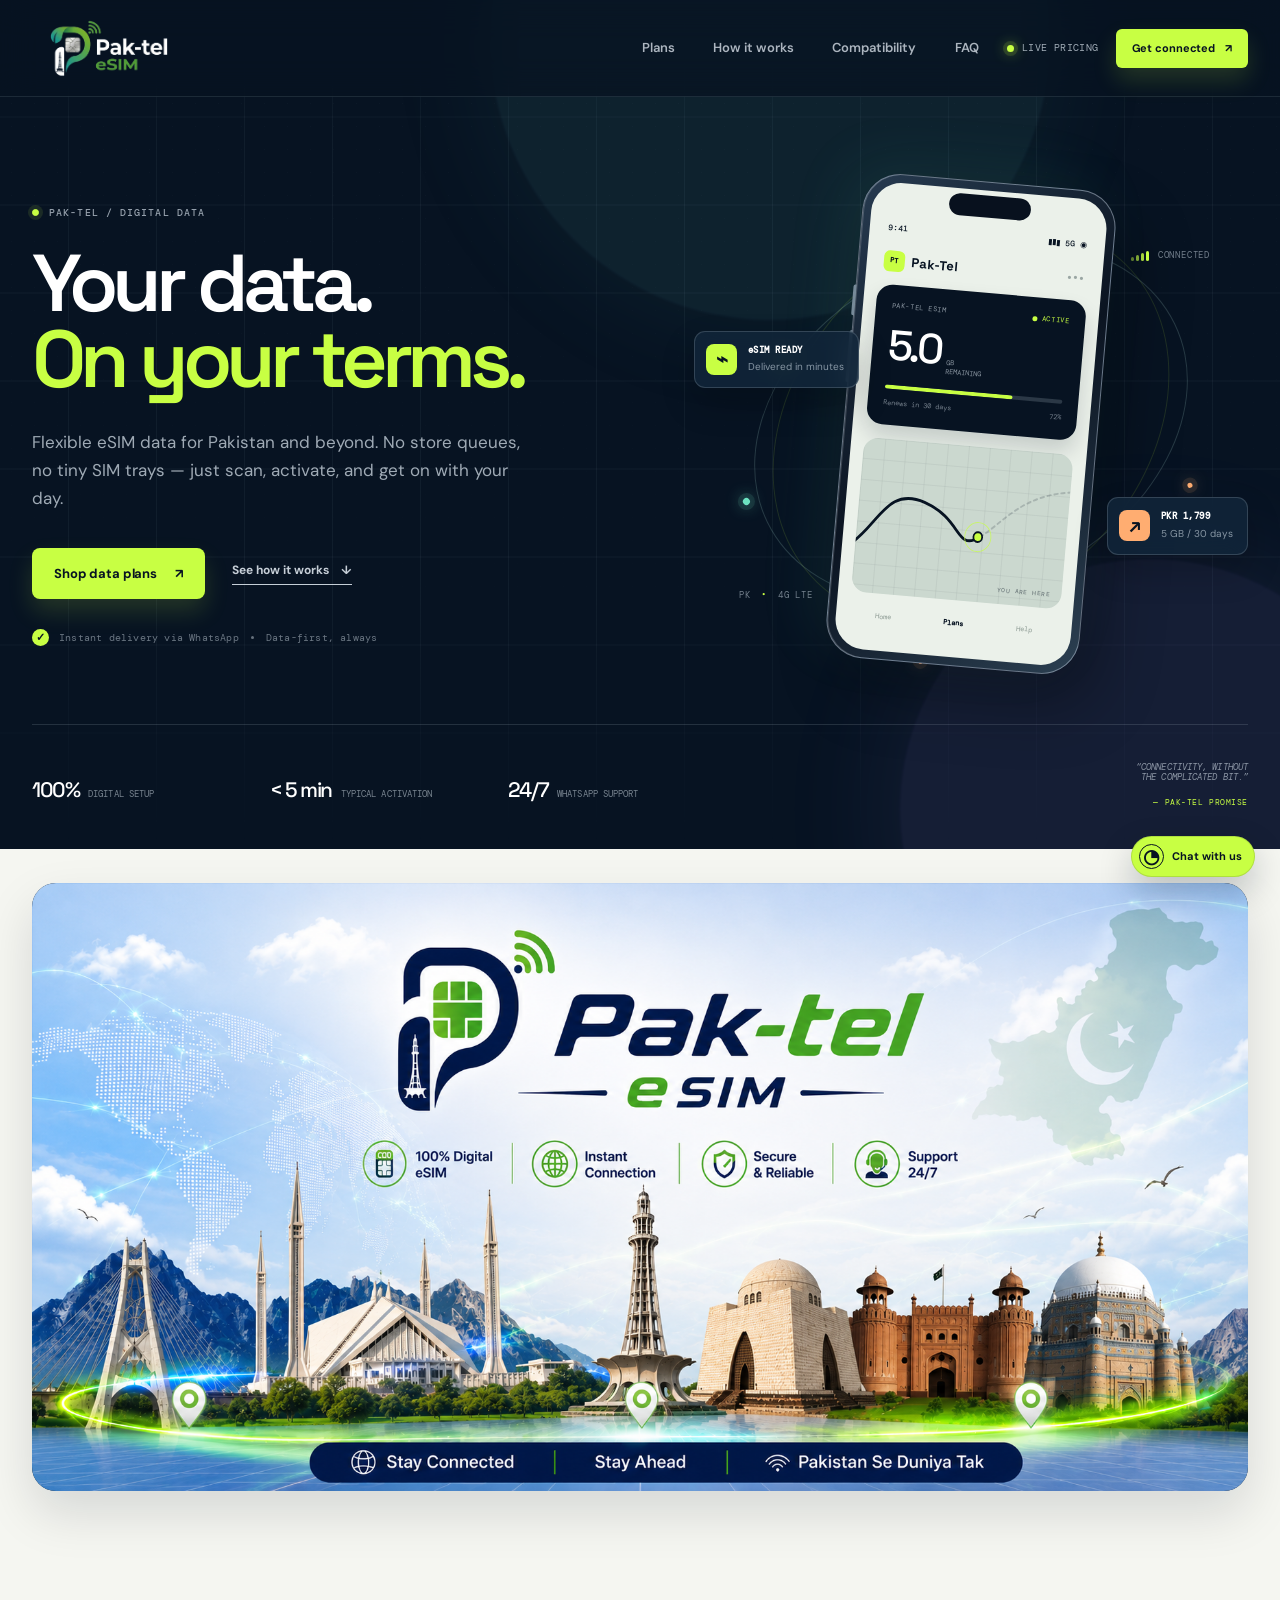
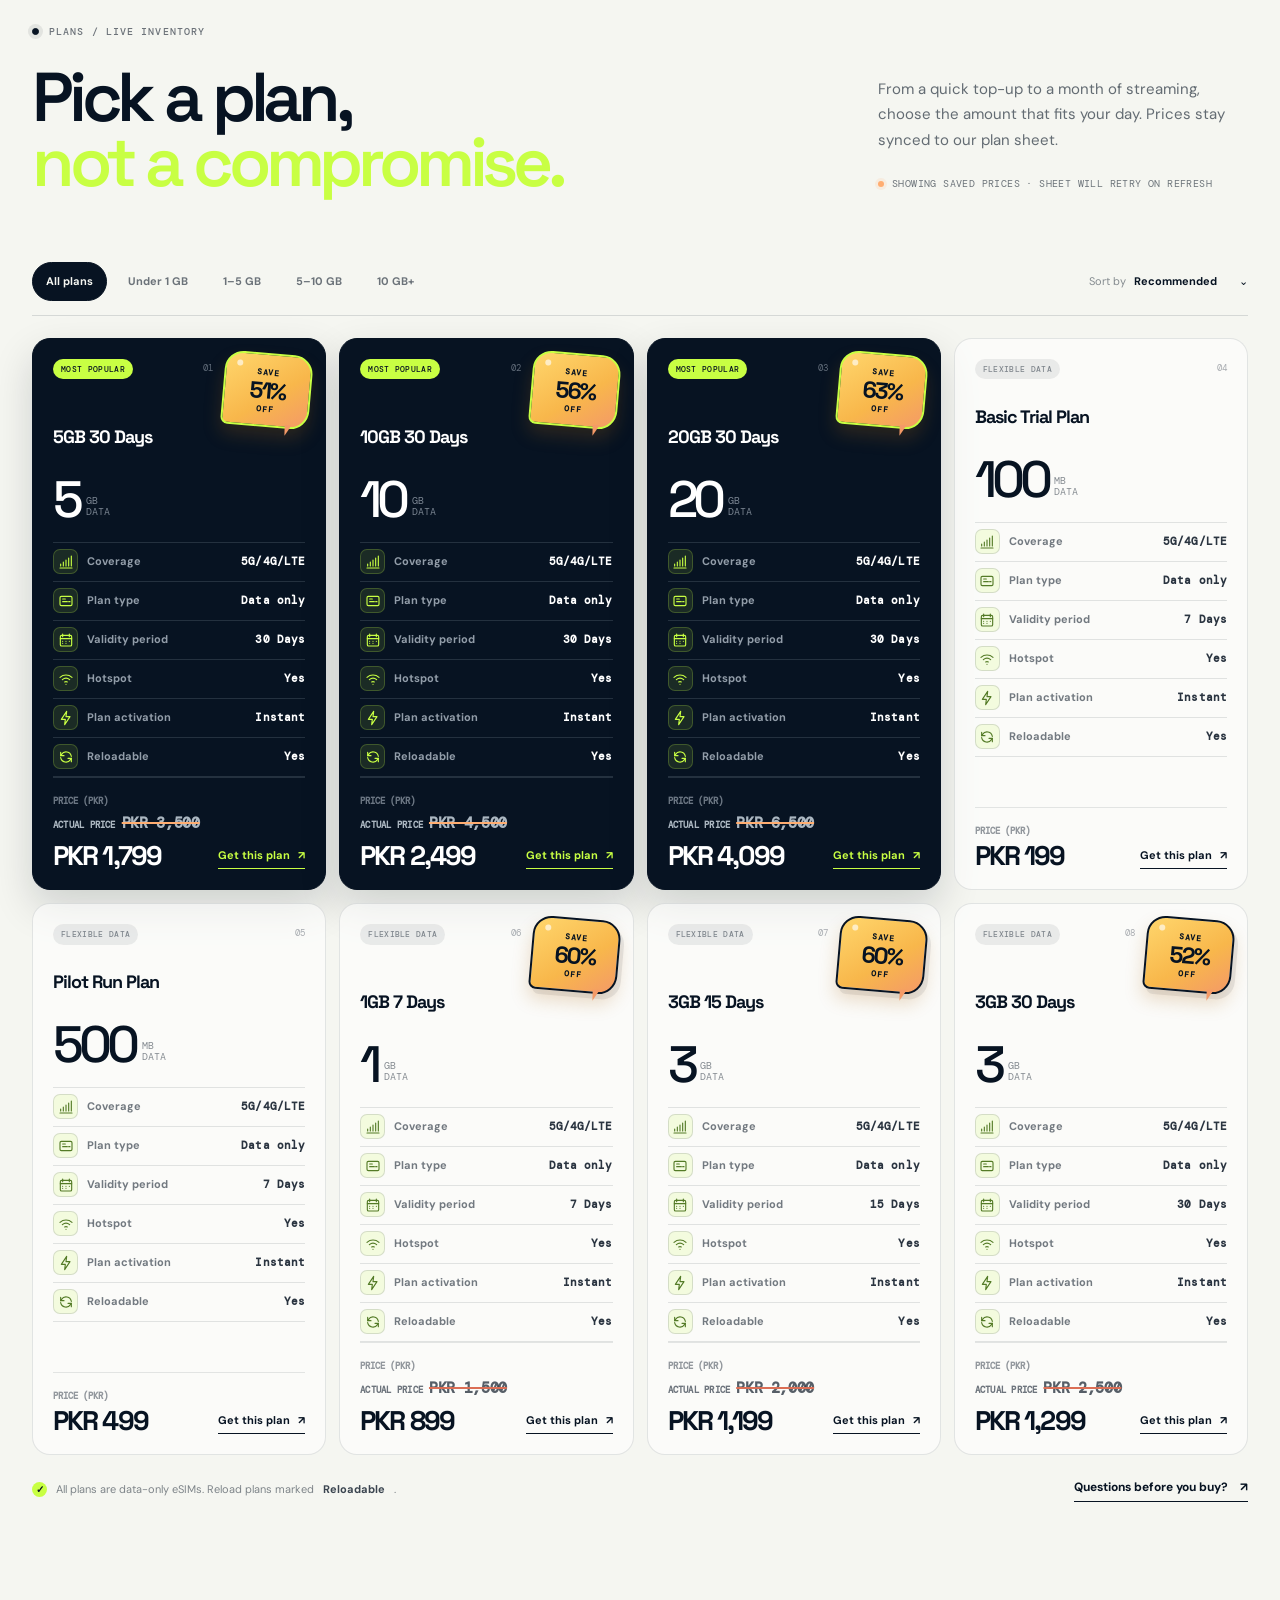
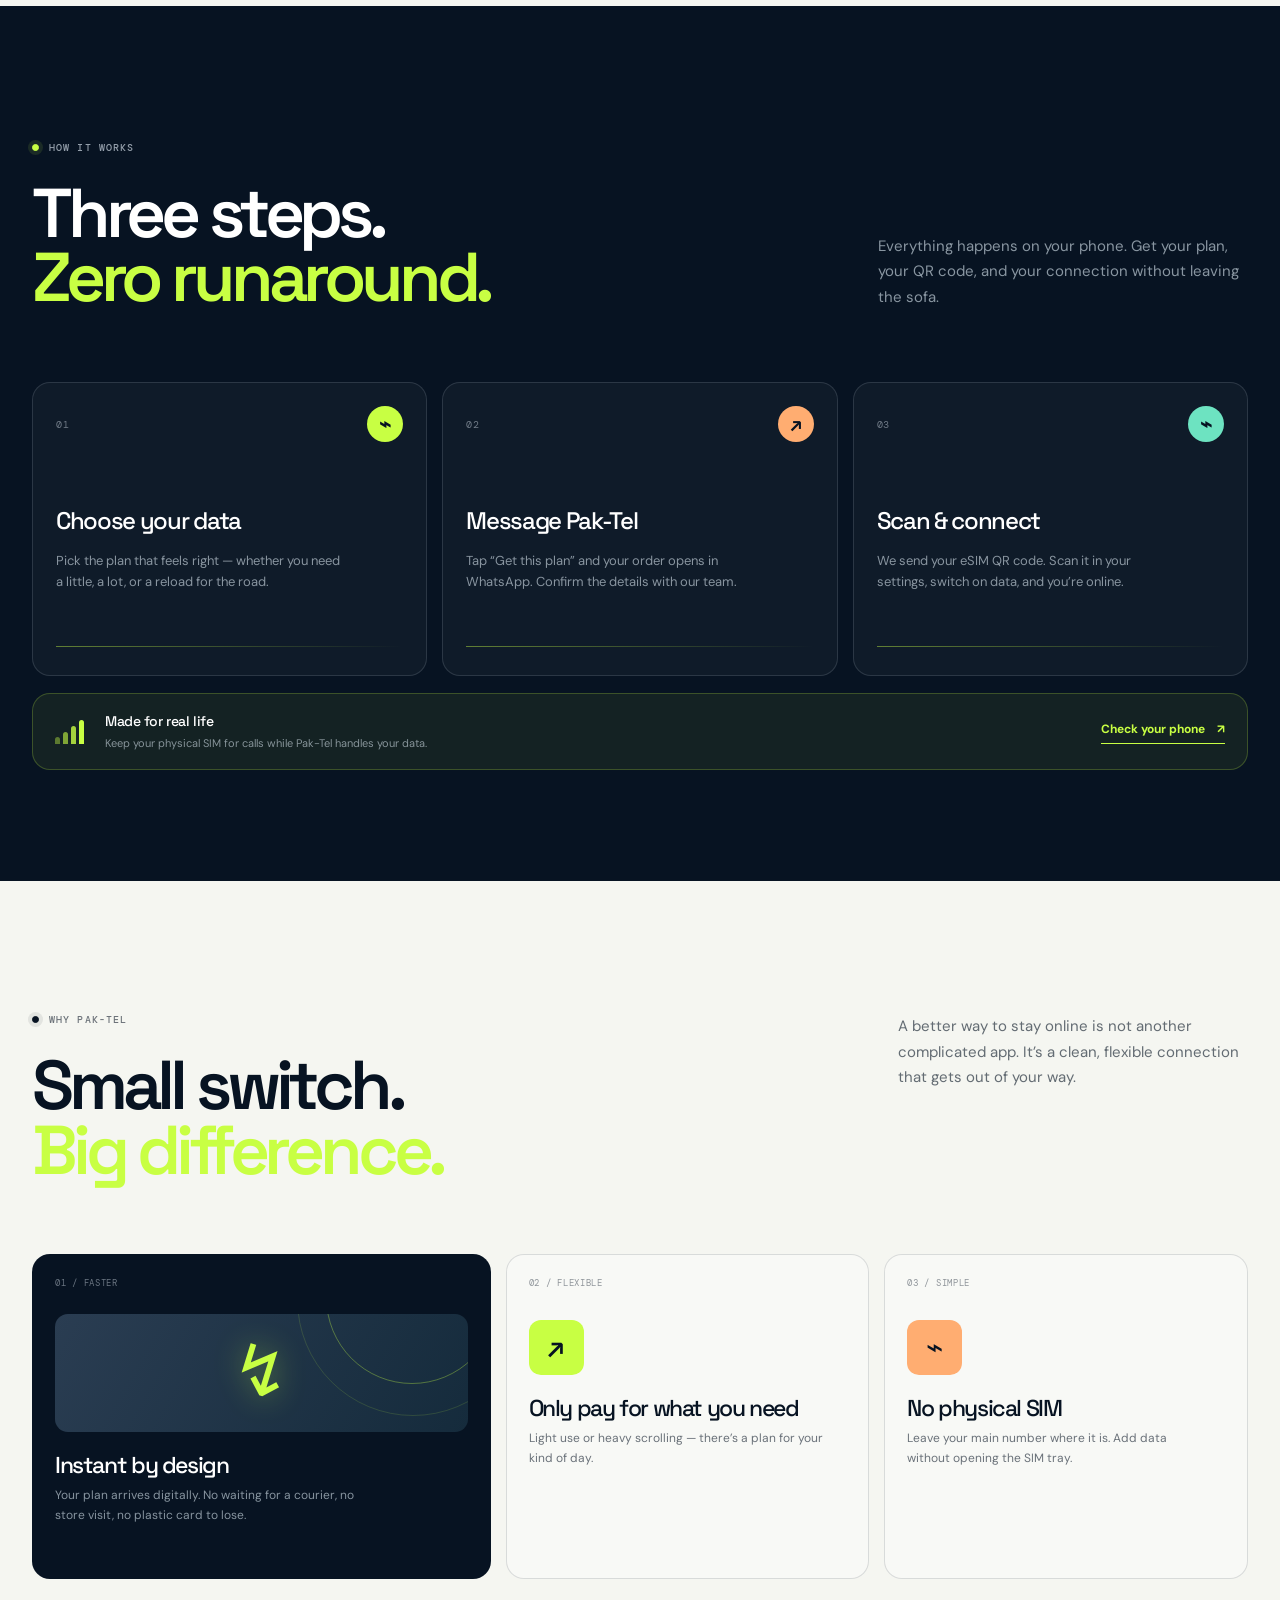
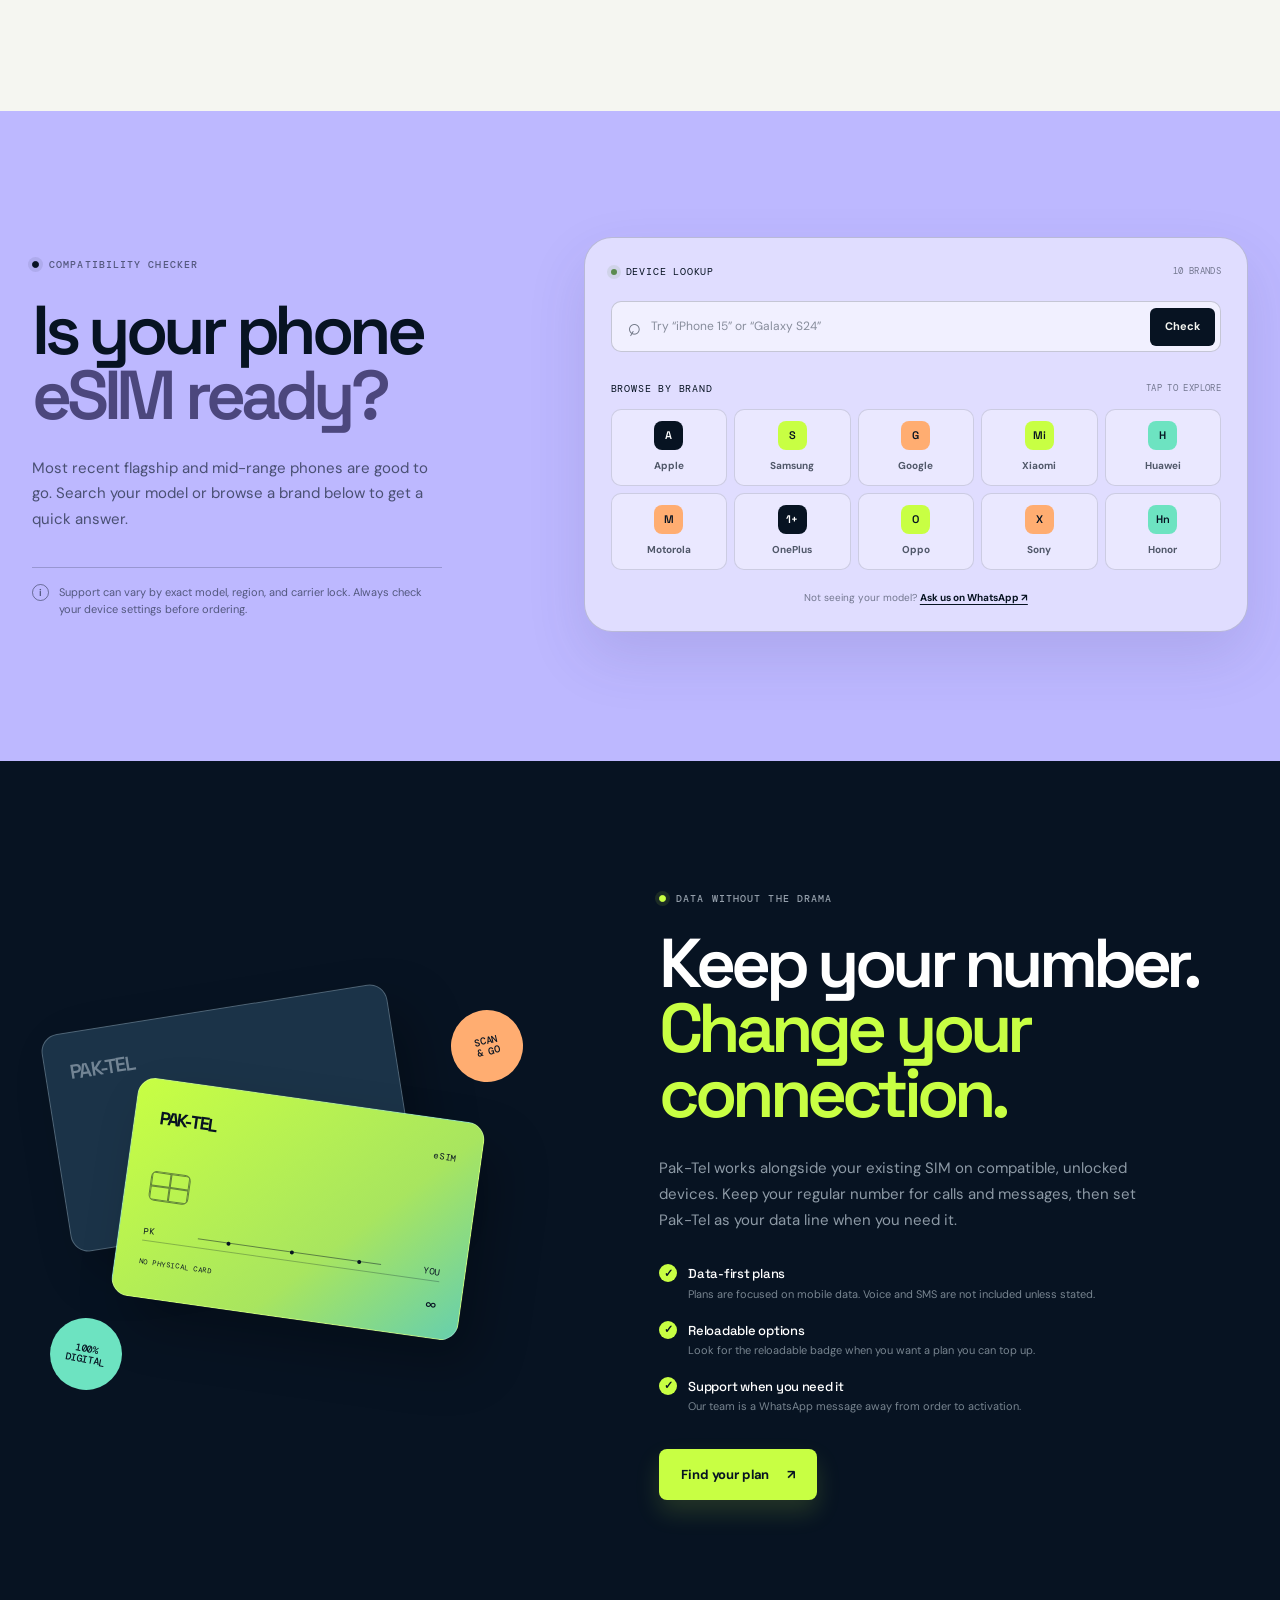
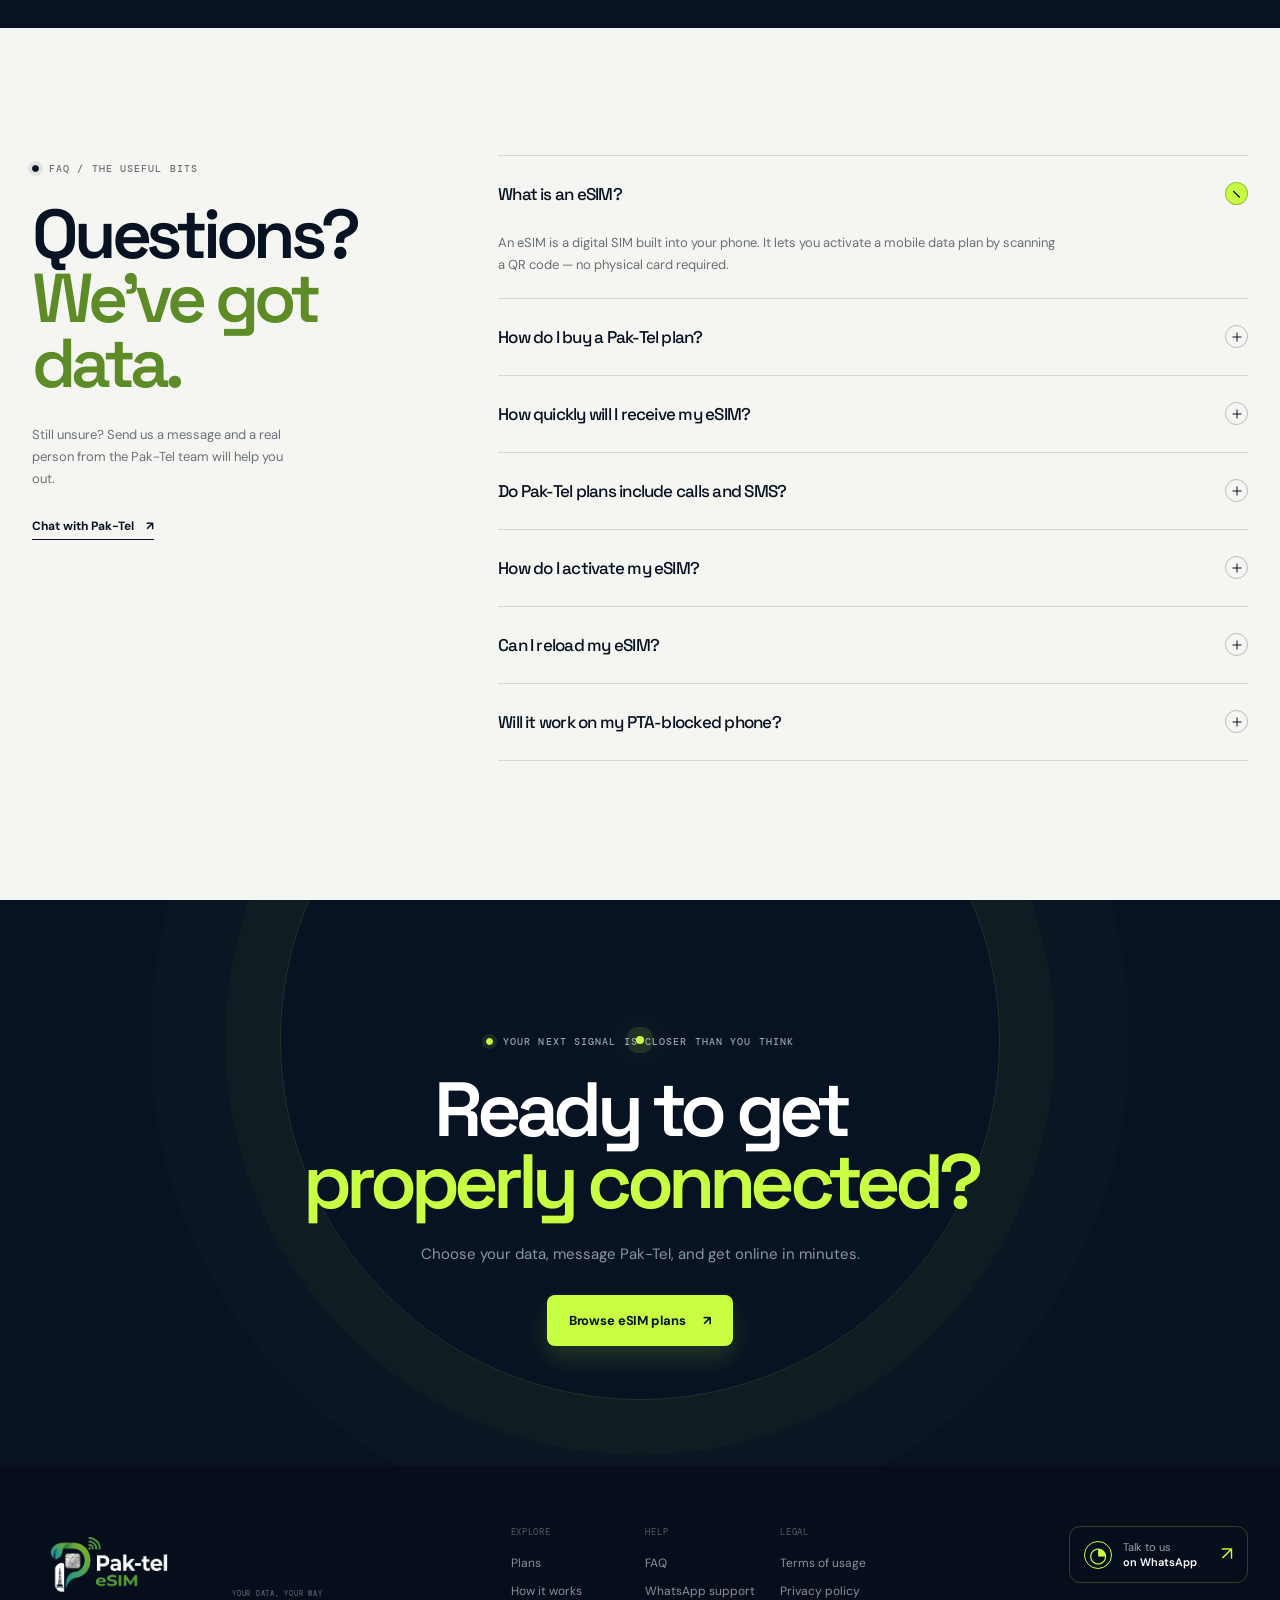
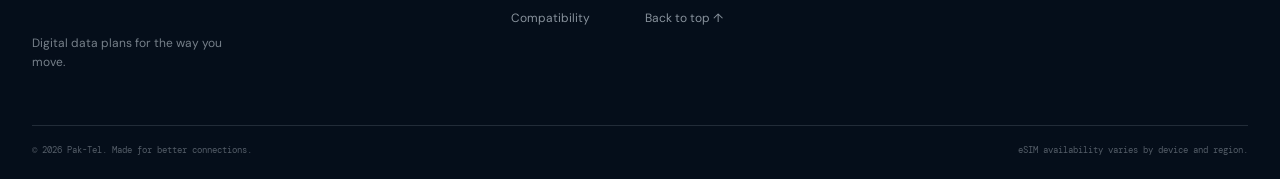
==== commit c67cfd99: "Show one sheet message in themed ticker Co-authored-by: arena-agent <297053741+arena-agent@users.nor" ====
--- a/index.html
+++ b/index.html
@@ -49,13 +49,10 @@
       </header>
 
       <main id="top">
-        <section class="news-ticker" aria-label="Pak-Tel updates">
+        <section class="news-ticker" id="news-ticker" aria-label="Pak-Tel updates" hidden>
           <div class="ticker-label"><span class="ticker-pulse"></span> Pak-Tel / updates</div>
           <div class="ticker-viewport">
-            <div class="ticker-track" id="news-ticker-track" role="status" aria-live="polite">
-              <div class="ticker-set"><span class="ticker-item">Stay connected with Pak-Tel — fresh plans and updates are on the move.</span></div>
-              <div class="ticker-set" aria-hidden="true"><span class="ticker-item">Stay connected with Pak-Tel — fresh plans and updates are on the move.</span></div>
-            </div>
+            <div class="ticker-track" id="news-ticker-track" role="status" aria-live="polite"></div>
           </div>
         </section>
 
--- a/styles.css
+++ b/styles.css
@@ -352,54 +352,92 @@
 }
 
 .news-ticker {
-  display: flex;
-  min-height: 47px;
+  position: relative;
+  display: flex;
+  min-height: 54px;
   margin-top: 96px;
   overflow: hidden;
-  border-bottom: 1px solid rgba(7, 19, 34, 0.15);
-  color: var(--ink);
-  background: var(--lime);
+  border-top: 1px solid rgba(200, 255, 67, 0.18);
+  border-bottom: 1px solid rgba(200, 255, 67, 0.17);
+  color: var(--white);
+  background: linear-gradient(90deg, #091928 0%, #0d2439 50%, #091725 100%);
+  box-shadow: inset 0 -1px 0 rgba(255, 255, 255, 0.04), 0 9px 24px rgba(4, 13, 24, 0.12);
+}
+
+.news-ticker::after {
+  position: absolute;
+  right: 0;
+  bottom: 0;
+  left: 0;
+  height: 1px;
+  background: linear-gradient(90deg, transparent, var(--lime), transparent);
+  content: "";
+  opacity: 0.55;
 }
 
 .ticker-label {
   position: relative;
   z-index: 2;
   display: flex;
-  min-width: 164px;
+  min-width: 171px;
   align-items: center;
   gap: 9px;
-  padding: 0 20px;
-  color: var(--lime);
-  background: var(--ink);
+  padding: 0 22px;
+  color: var(--ink);
+  background: var(--lime);
+  box-shadow: 11px 0 26px rgba(200, 255, 67, 0.09);
   font-family: var(--mono);
   font-size: 9px;
-  font-weight: 500;
+  font-weight: 700;
   letter-spacing: 0.08em;
   text-transform: uppercase;
+  clip-path: polygon(0 0, calc(100% - 17px) 0, 100% 50%, calc(100% - 17px) 100%, 0 100%);
 }
 
 .ticker-pulse {
   display: block;
   width: 7px;
   height: 7px;
-  border: 1px solid var(--lime);
+  border: 1px solid var(--ink);
   border-radius: 50%;
-  background: var(--lime);
-  box-shadow: 0 0 0 4px rgba(200, 255, 67, 0.12);
+  background: var(--ink);
+  box-shadow: 0 0 0 4px rgba(7, 19, 34, 0.1);
 }
 
 .ticker-viewport {
+  position: relative;
   flex: 1;
   overflow: hidden;
   direction: ltr;
 }
 
+.ticker-viewport::before,
+.ticker-viewport::after {
+  position: absolute;
+  z-index: 2;
+  top: 0;
+  bottom: 0;
+  width: 50px;
+  content: "";
+  pointer-events: none;
+}
+
+.ticker-viewport::before {
+  left: 0;
+  background: linear-gradient(90deg, #0d2439, transparent);
+}
+
+.ticker-viewport::after {
+  right: 0;
+  background: linear-gradient(270deg, #091725, transparent);
+}
+
 .ticker-track {
   display: flex;
   width: max-content;
-  min-height: 47px;
-  align-items: center;
-  animation: ticker-right-to-left 28s linear infinite;
+  min-height: 54px;
+  align-items: center;
+  animation: ticker-right-to-left 30s linear infinite;
   will-change: transform;
 }
 
@@ -407,25 +445,25 @@
   display: flex;
   flex: 0 0 auto;
   align-items: center;
-  padding-right: 78px;
+  padding-right: 112px;
 }
 
 .ticker-item {
   display: inline-flex;
   align-items: center;
-  gap: 19px;
-  padding: 0 26px;
-  color: var(--ink);
+  gap: 21px;
+  padding: 0 31px;
+  color: rgba(242, 250, 255, 0.88);
   font-family: var(--display);
   font-size: 13px;
-  font-weight: 600;
-  letter-spacing: -0.025em;
+  font-weight: 500;
+  letter-spacing: -0.02em;
   white-space: nowrap;
 }
 
 .ticker-item::after {
   display: inline-block;
-  color: rgba(7, 19, 34, 0.5);
+  color: var(--lime);
   content: "✦";
   font-family: var(--body);
   font-size: 12px;
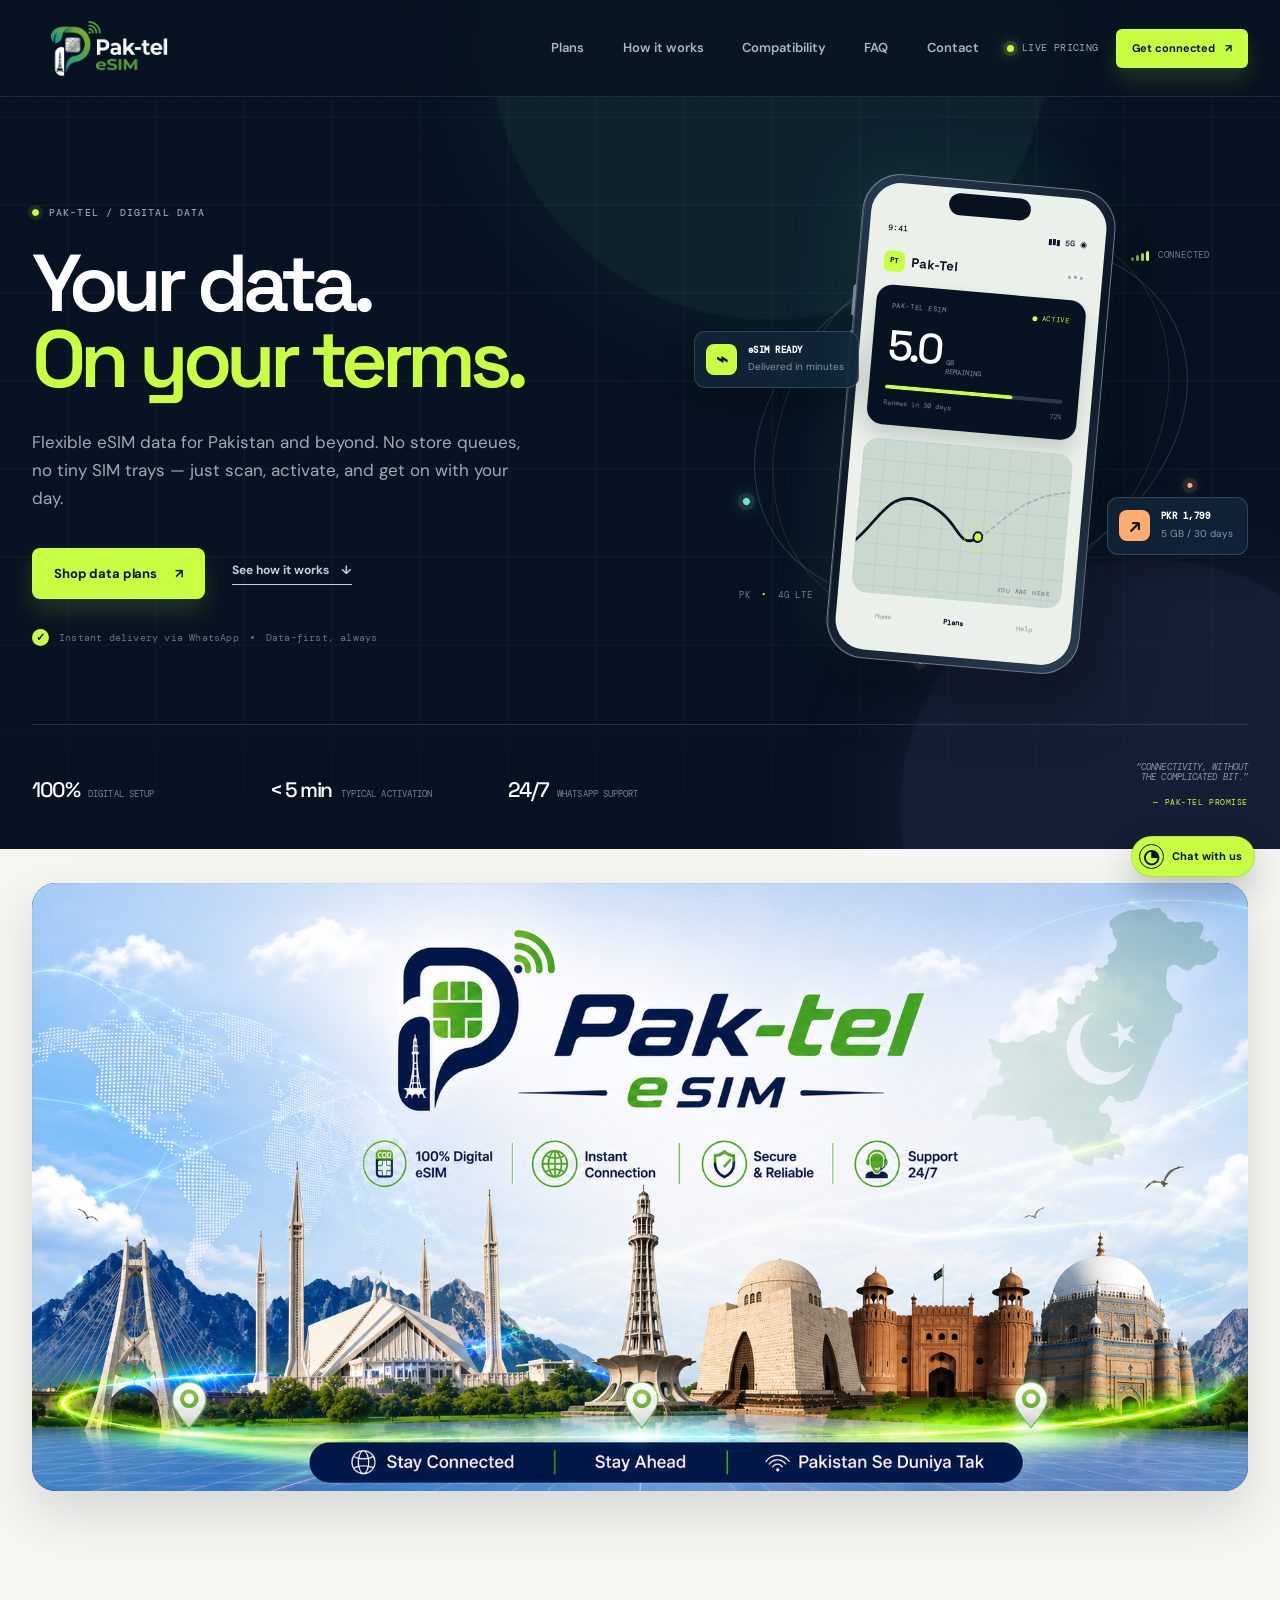
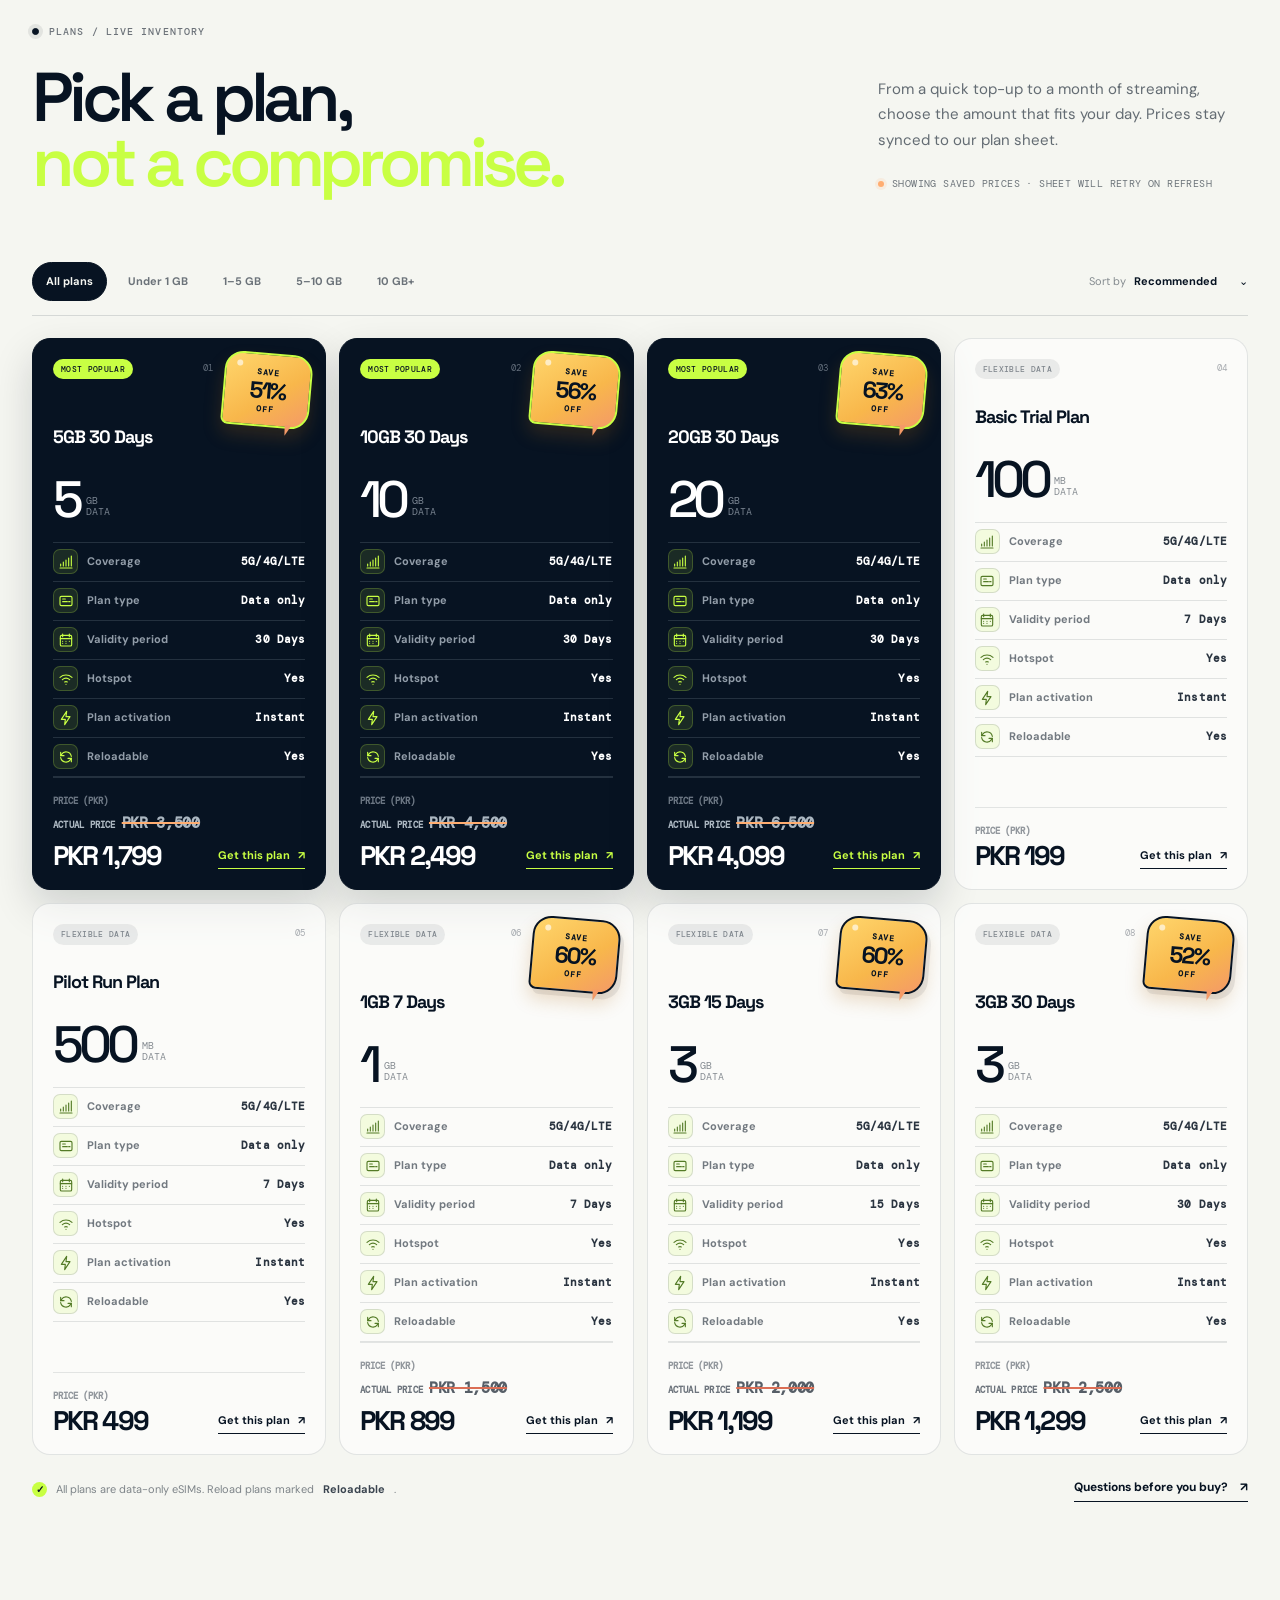
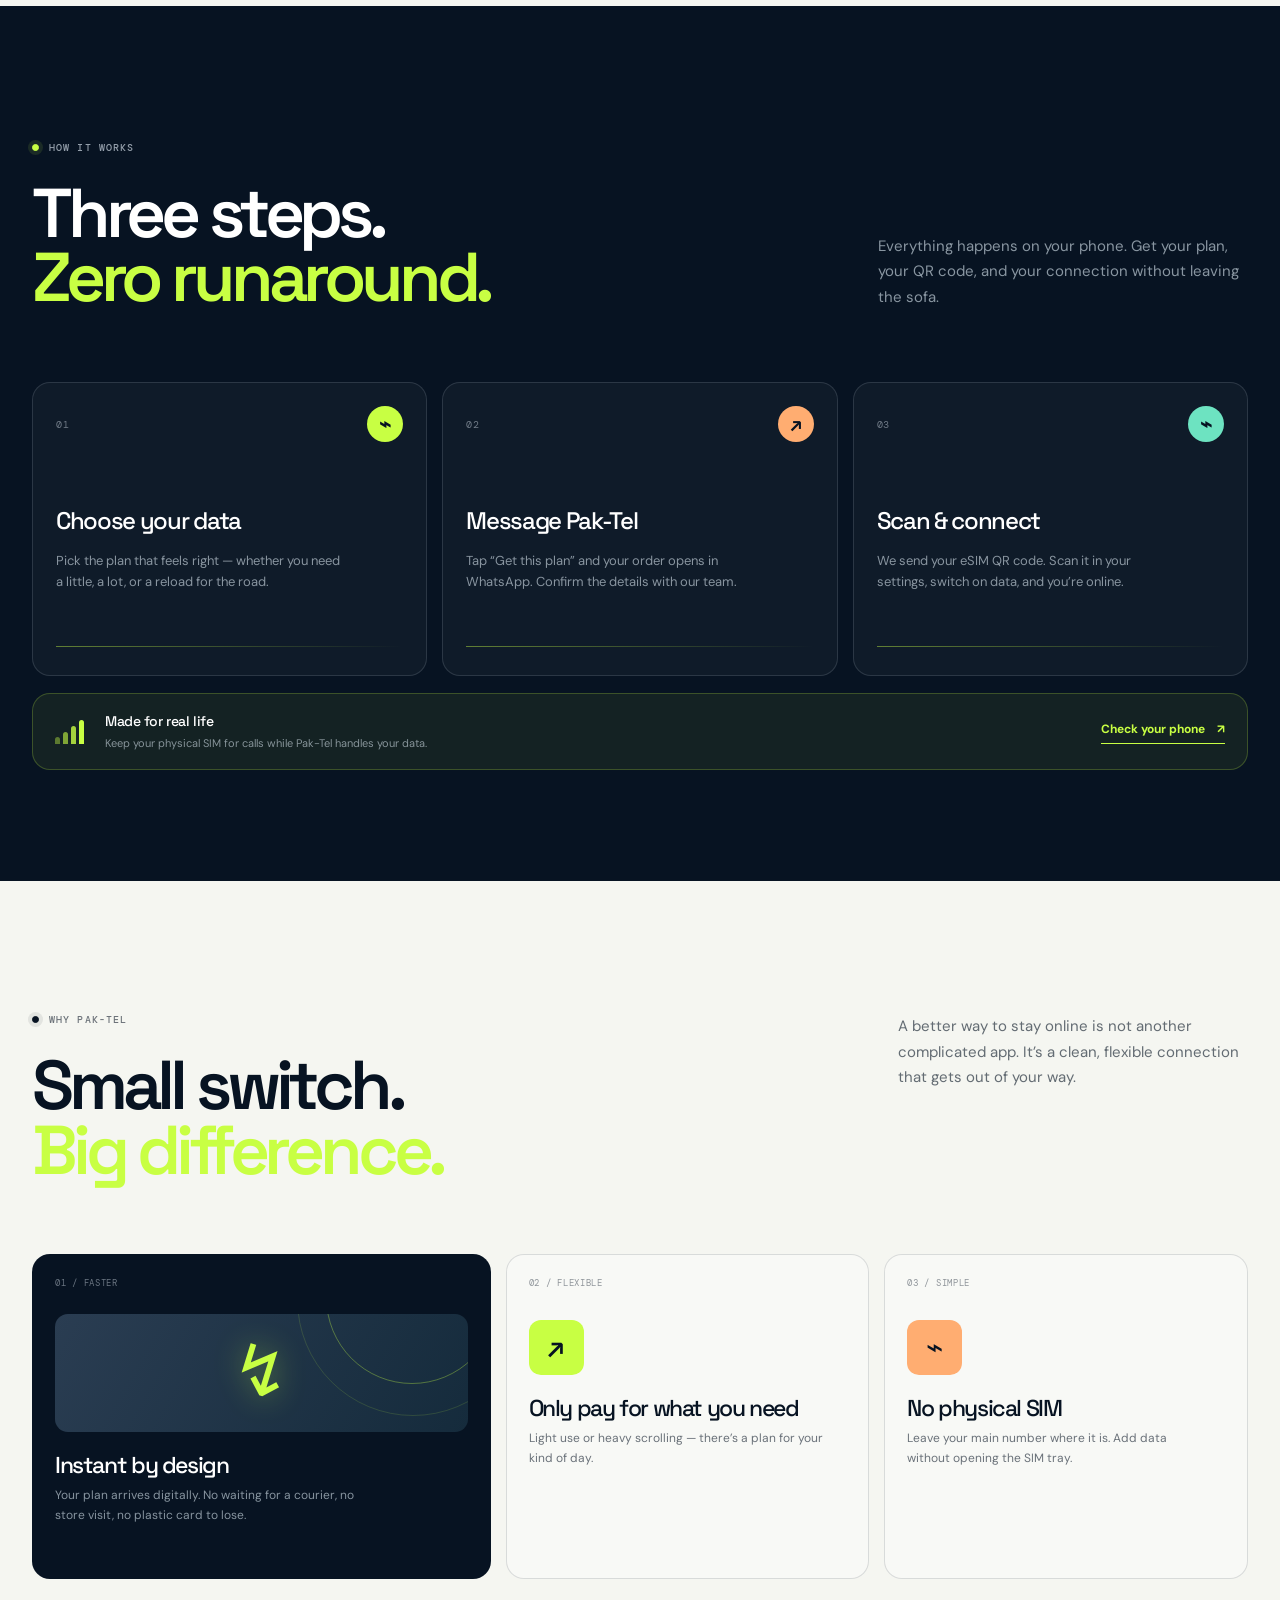
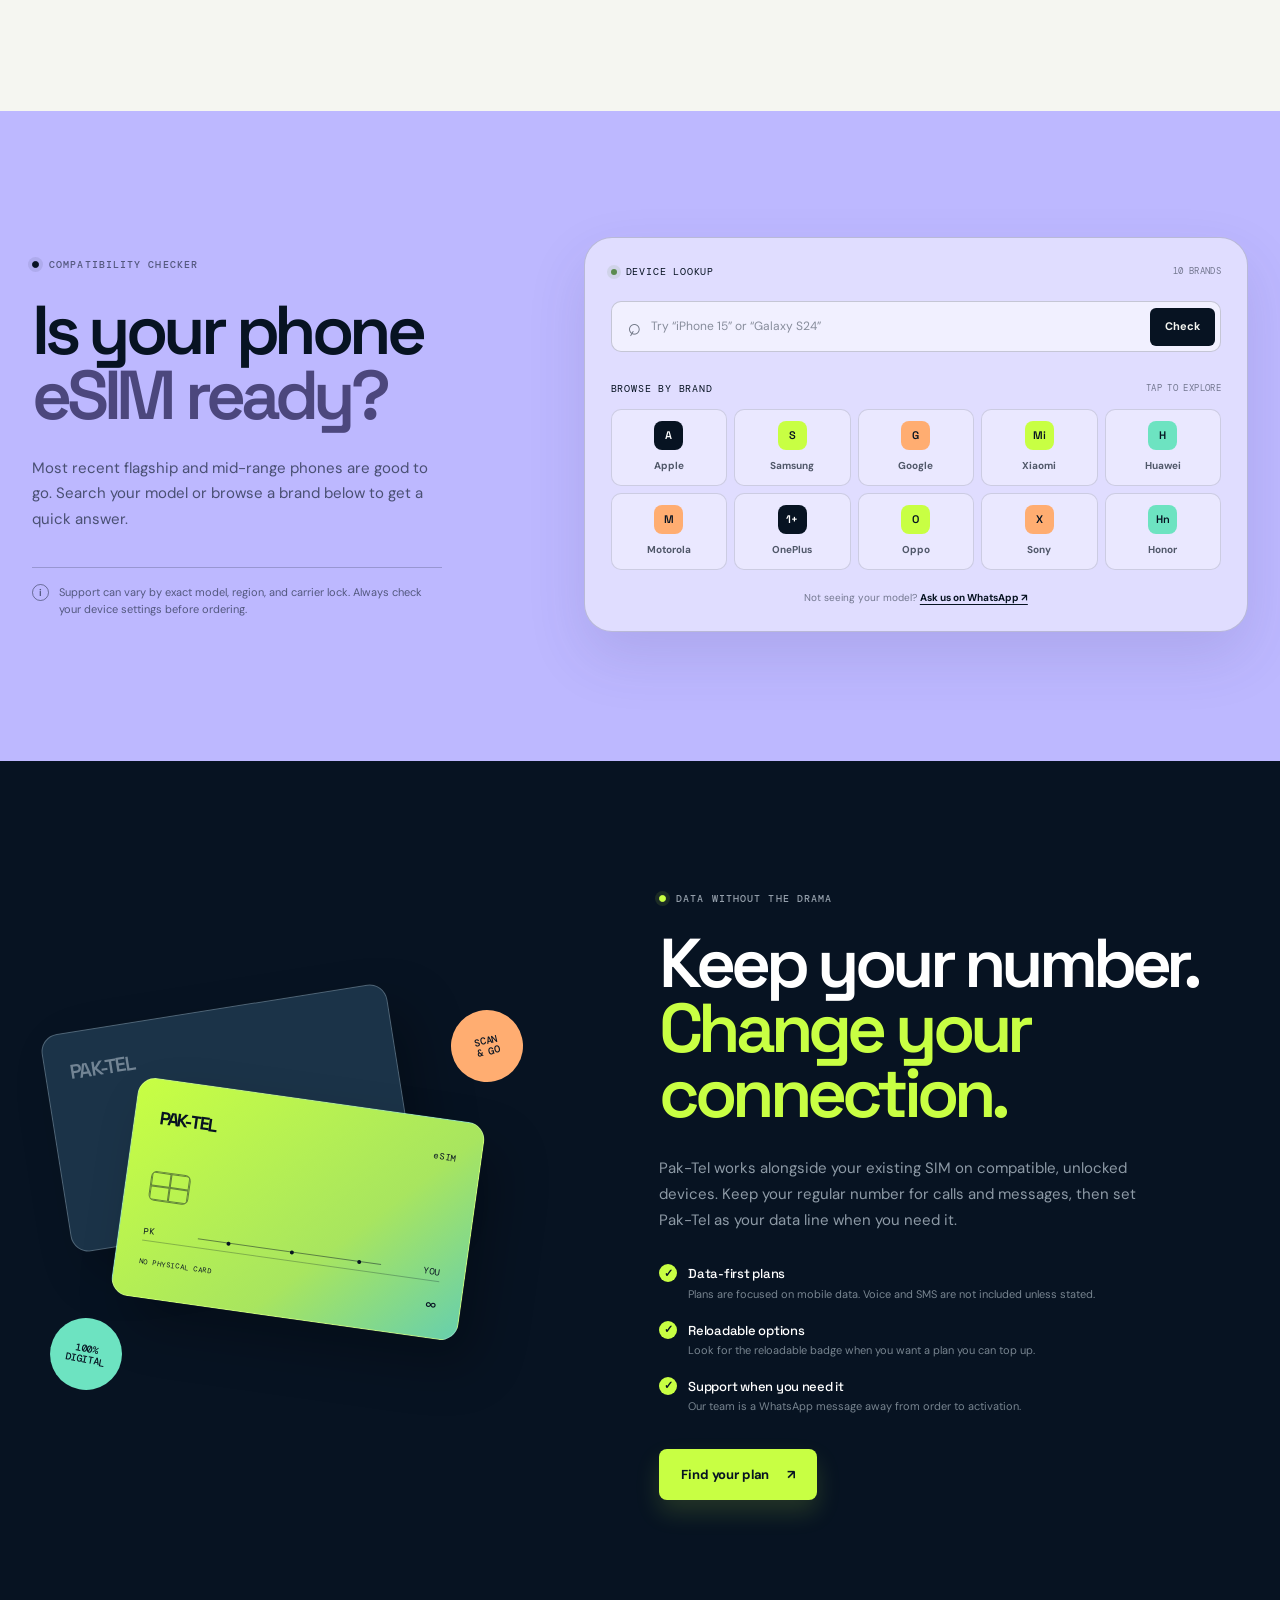
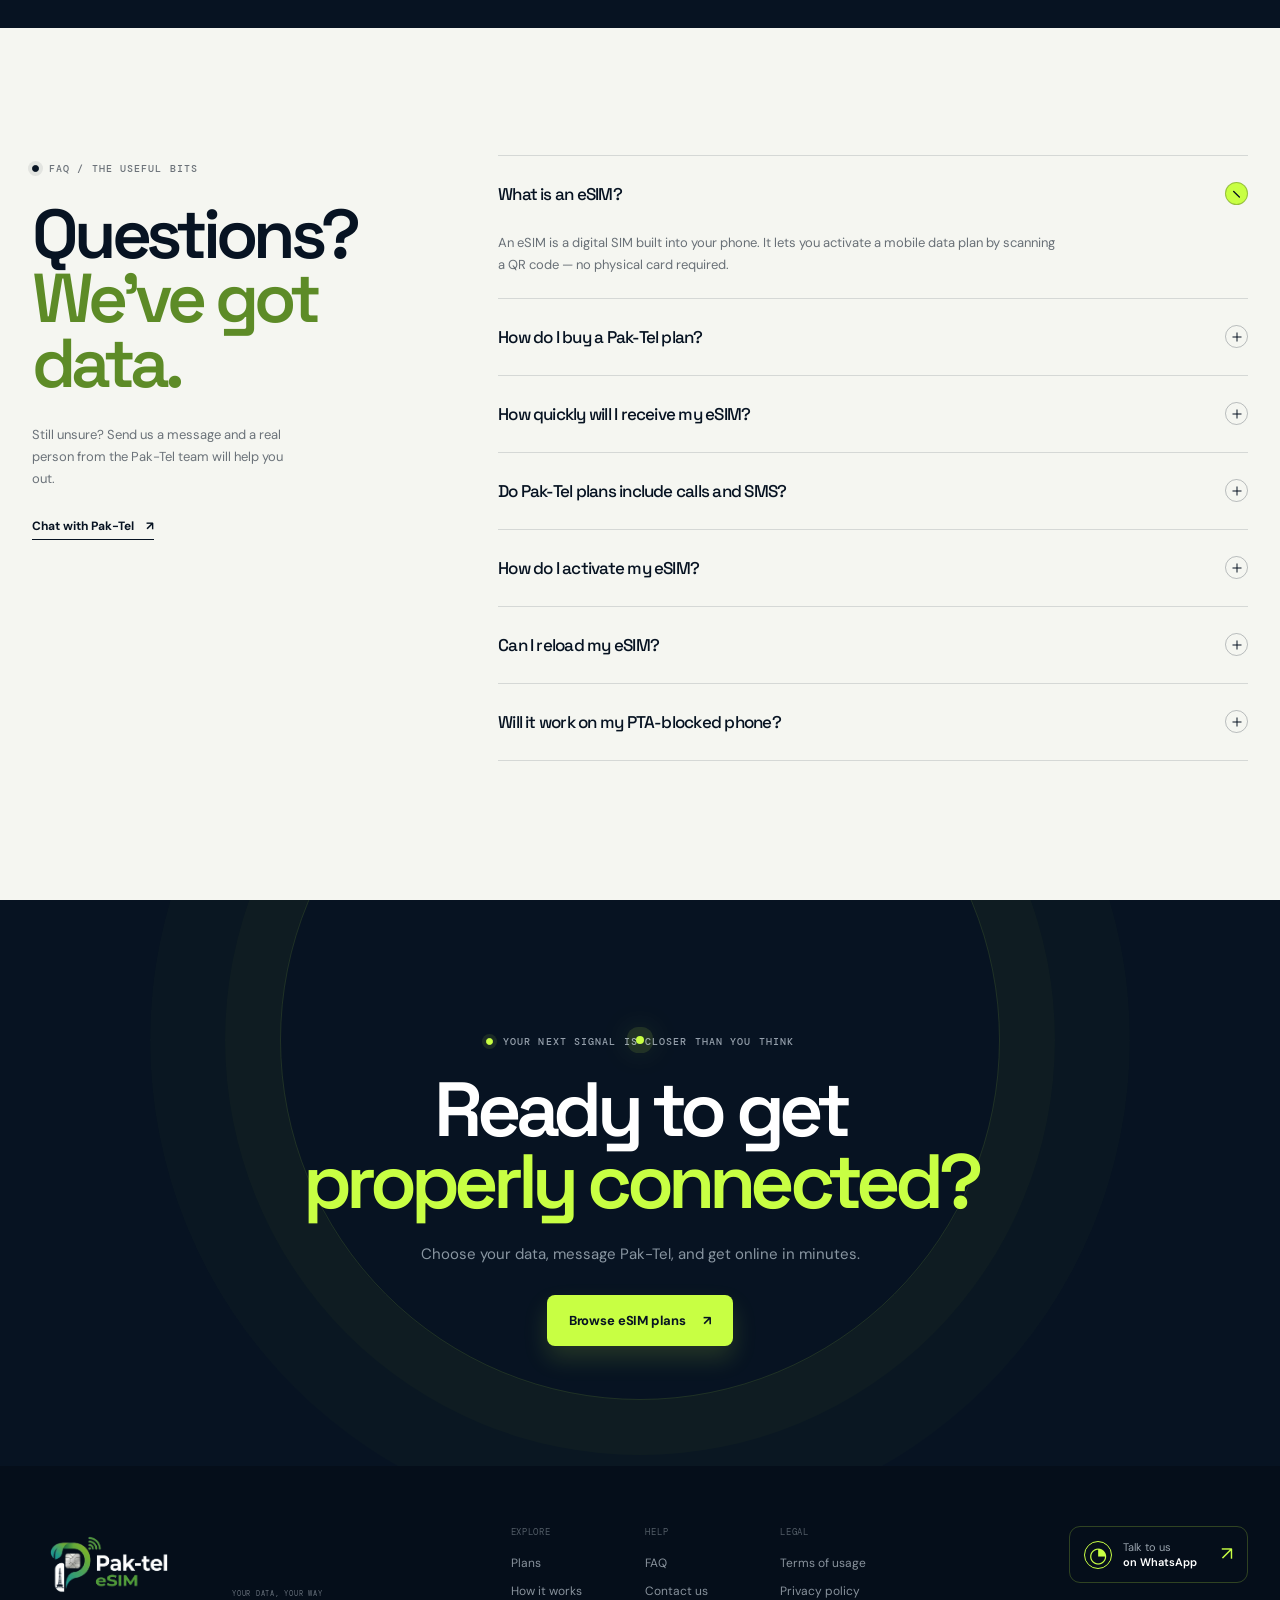
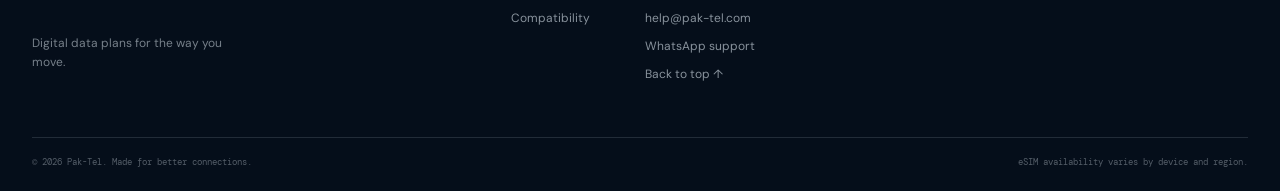
==== commit 796a418d: "Add Pak-Tel contact page and support emails Co-authored-by: arena-agent <297053741+arena-agent@users" ====
--- a/index.html
+++ b/index.html
@@ -5,7 +5,9 @@
     <meta name="viewport" content="width=device-width, initial-scale=1.0" />
     <meta name="theme-color" content="#081323" />
     <meta name="description" content="Pak-Tel eSIM — flexible data plans for Pakistan, delivered digitally in minutes." />
-    <title>Pak-Tel — Data that moves with you</title>
+    <link rel="icon" href="./favicon.svg" type="image/svg+xml" />
+    <link rel="shortcut icon" href="./favicon.svg" type="image/svg+xml" />
+    <title>Pak-Tel — Data that moves with you</title
     <link rel="preconnect" href="https://fonts.googleapis.com" />
     <link rel="preconnect" href="https://fonts.gstatic.com" crossorigin />
     <link href="https://fonts.googleapis.com/css2?family=DM+Mono:wght@400;500&family=DM+Sans:wght@400;500;600;700&family=Space+Grotesk:wght@500;600;700&display=swap" rel="stylesheet" />
@@ -36,6 +38,7 @@
             <a href="#how">How it works</a>
             <a href="#compatibility">Compatibility</a>
             <a href="#faq">FAQ</a>
+            <a href="contact.html">Contact</a>
           </nav>
 
           <div class="header-actions">
@@ -386,7 +389,7 @@
           </div>
           <div class="footer-links">
             <div><span>Explore</span><a href="#plans">Plans</a><a href="#how">How it works</a><a href="#compatibility">Compatibility</a></div>
-            <div><span>Help</span><a href="#faq">FAQ</a><a href="https://wa.me/923205094993?text=Hi%20Pak-Tel%2C%20I%20need%20help." target="_blank" rel="noreferrer">WhatsApp support</a><a href="#top">Back to top ↑</a></div>
+            <div><span>Help</span><a href="#faq">FAQ</a><a href="contact.html">Contact us</a><a href="mailto:help@pak-tel.com">help@pak-tel.com</a><a href="https://wa.me/923205094993?text=Hi%20Pak-Tel%2C%20I%20need%20help." target="_blank" rel="noreferrer">WhatsApp support</a><a href="#top">Back to top ↑</a></div>
             <div><span>Legal</span><a href="terms.html">Terms of usage</a><a href="privacy.html">Privacy policy</a></div>
           </div>
           <a class="footer-whatsapp" href="https://wa.me/923205094993?text=Hi%20Pak-Tel%2C%20I%27d%20like%20to%20get%20connected." target="_blank" rel="noreferrer"><span class="whatsapp-mark">◔</span><span>Talk to us<br /><b>on WhatsApp</b></span><span class="footer-arrow">↗</span></a>
--- a/styles.css
+++ b/styles.css
@@ -3860,3 +3860,555 @@
     font-size: 13px;
   }
 }
+
+/* Contact page */
+.contact-hero .legal-hero-inner {
+  max-width: 790px;
+}
+
+.contact-hero h1 {
+  max-width: 720px;
+}
+
+.contact-hero-details {
+  display: flex;
+  flex-wrap: wrap;
+  gap: 13px 26px;
+  margin-top: 31px;
+  color: rgba(236, 246, 255, 0.55);
+  font-family: var(--mono);
+  font-size: 10px;
+  letter-spacing: 0.04em;
+  text-transform: uppercase;
+}
+
+.contact-hero-details span,
+.contact-hero-details a {
+  display: inline-flex;
+  align-items: center;
+  gap: 8px;
+}
+
+.contact-hero-details a:hover,
+.contact-hero-details a:focus-visible {
+  color: var(--lime);
+}
+
+.contact-hero-details i {
+  display: block;
+  width: 7px;
+  height: 7px;
+  border: 1px solid var(--lime);
+  border-radius: 50%;
+  background: var(--lime);
+  box-shadow: 0 0 0 4px rgba(200, 255, 67, 0.1);
+}
+
+.contact-section {
+  padding: 112px 0 124px;
+}
+
+.contact-layout {
+  display: grid;
+  grid-template-columns: minmax(0, 0.88fr) minmax(450px, 1.12fr);
+  align-items: center;
+  gap: clamp(52px, 8vw, 115px);
+}
+
+.contact-copy h2,
+.contact-topics-head h2 {
+  margin: 20px 0 0;
+  color: var(--ink);
+  font-family: var(--display);
+  font-size: clamp(45px, 5.4vw, 72px);
+  font-weight: 600;
+  letter-spacing: -0.075em;
+  line-height: 0.94;
+}
+
+.contact-copy h2 em,
+.contact-topics-head h2 em {
+  color: #5d8b27;
+  font-style: normal;
+}
+
+.contact-copy > p {
+  max-width: 385px;
+  margin: 28px 0 0;
+  color: rgba(7, 19, 34, 0.6);
+  font-size: 14px;
+  line-height: 1.7;
+}
+
+.contact-methods {
+  display: grid;
+  gap: 9px;
+  margin-top: 37px;
+}
+
+.contact-method {
+  display: flex;
+  min-height: 84px;
+  align-items: center;
+  gap: 13px;
+  border: 1px solid rgba(7, 19, 34, 0.13);
+  border-radius: 13px;
+  padding: 13px 15px;
+  color: var(--ink);
+  background: rgba(255, 255, 255, 0.35);
+  transition: background 180ms ease, border-color 180ms ease, box-shadow 180ms ease, transform 180ms ease;
+}
+
+.contact-method:hover,
+.contact-method:focus-visible {
+  border-color: rgba(7, 19, 34, 0.28);
+  background: var(--white);
+  box-shadow: 0 14px 29px rgba(7, 19, 34, 0.08);
+  transform: translateX(4px);
+}
+
+.contact-method--whatsapp {
+  border-color: rgba(104, 159, 53, 0.34);
+  background: rgba(200, 255, 67, 0.15);
+}
+
+.contact-method--whatsapp:hover,
+.contact-method--whatsapp:focus-visible {
+  border-color: #79a538;
+  background: rgba(200, 255, 67, 0.27);
+}
+
+.contact-method-icon {
+  display: grid;
+  width: 39px;
+  height: 39px;
+  flex: 0 0 auto;
+  place-items: center;
+  border-radius: 10px;
+  color: var(--ink);
+  background: var(--lime);
+}
+
+.contact-method:not(.contact-method--whatsapp) .contact-method-icon {
+  color: var(--white);
+  background: var(--ink);
+}
+
+.contact-method-icon svg {
+  width: 20px;
+  height: 20px;
+  fill: none;
+  stroke: currentColor;
+  stroke-linecap: round;
+  stroke-linejoin: round;
+  stroke-width: 1.55;
+}
+
+.contact-method-copy {
+  min-width: 0;
+}
+
+.contact-method-copy small,
+.contact-method-copy strong,
+.contact-method-copy b {
+  display: block;
+}
+
+.contact-method-copy small {
+  margin-bottom: 2px;
+  color: rgba(7, 19, 34, 0.46);
+  font-family: var(--mono);
+  font-size: 8px;
+  letter-spacing: 0.06em;
+  text-transform: uppercase;
+}
+
+.contact-method-copy strong {
+  overflow: hidden;
+  font-family: var(--display);
+  font-size: 15px;
+  font-weight: 600;
+  letter-spacing: -0.04em;
+  text-overflow: ellipsis;
+  white-space: nowrap;
+}
+
+.contact-method-copy b {
+  margin-top: 2px;
+  color: rgba(7, 19, 34, 0.53);
+  font-size: 10px;
+  font-weight: 500;
+}
+
+.contact-method-arrow {
+  margin-left: auto;
+  color: rgba(7, 19, 34, 0.45);
+  font-size: 21px;
+  transition: color 180ms ease, transform 180ms ease;
+}
+
+.contact-method:hover .contact-method-arrow,
+.contact-method:focus-visible .contact-method-arrow {
+  color: var(--ink);
+  transform: translate(2px, -2px);
+}
+
+.contact-guide {
+  position: relative;
+  overflow: hidden;
+  border-radius: 24px;
+  padding: 34px 35px 35px;
+  color: var(--white);
+  background: var(--ink);
+  box-shadow: 0 24px 58px rgba(7, 19, 34, 0.17);
+  isolation: isolate;
+}
+
+.contact-guide::before {
+  position: absolute;
+  z-index: -1;
+  top: -155px;
+  right: -100px;
+  width: 415px;
+  height: 415px;
+  border: 1px solid rgba(200, 255, 67, 0.18);
+  border-radius: 50%;
+  box-shadow: 0 0 0 33px rgba(200, 255, 67, 0.03), 0 0 0 79px rgba(200, 255, 67, 0.02);
+  content: "";
+}
+
+.contact-guide::after {
+  position: absolute;
+  z-index: -1;
+  inset: 0;
+  background-image: radial-gradient(rgba(213, 238, 255, 0.12) 0.7px, transparent 0.7px);
+  background-size: 19px 19px;
+  content: "";
+  opacity: 0.18;
+}
+
+.contact-guide-top {
+  display: flex;
+  align-items: center;
+  justify-content: space-between;
+}
+
+.contact-guide-mark {
+  display: grid;
+  width: 38px;
+  height: 38px;
+  place-items: center;
+  border: 1px solid rgba(200, 255, 67, 0.4);
+  border-radius: 50%;
+  color: var(--lime);
+  font-family: var(--mono);
+  font-size: 10px;
+  font-weight: 700;
+}
+
+.contact-guide h2 {
+  margin: 44px 0 0;
+  font-family: var(--display);
+  font-size: clamp(39px, 4.3vw, 57px);
+  font-weight: 600;
+  letter-spacing: -0.075em;
+  line-height: 0.95;
+}
+
+.contact-guide h2 em {
+  color: var(--lime);
+  font-style: normal;
+}
+
+.contact-guide > p {
+  max-width: 370px;
+  margin: 22px 0 0;
+  color: rgba(228, 241, 250, 0.6);
+  font-size: 13px;
+  line-height: 1.65;
+}
+
+.contact-checklist {
+  display: grid;
+  gap: 0;
+  margin: 25px 0 0;
+  padding: 0;
+  list-style: none;
+}
+
+.contact-checklist li {
+  display: flex;
+  align-items: flex-start;
+  gap: 12px;
+  border-top: 1px solid var(--line-dark);
+  padding: 14px 0;
+}
+
+.contact-checklist li:last-child {
+  border-bottom: 1px solid var(--line-dark);
+}
+
+.contact-checklist li > span {
+  color: var(--lime);
+  font-family: var(--mono);
+  font-size: 9px;
+  letter-spacing: 0.06em;
+}
+
+.contact-checklist b,
+.contact-checklist small {
+  display: block;
+}
+
+.contact-checklist b {
+  color: var(--white);
+  font-family: var(--display);
+  font-size: 13px;
+  font-weight: 500;
+  letter-spacing: -0.02em;
+}
+
+.contact-checklist small {
+  margin-top: 2px;
+  color: rgba(228, 241, 250, 0.48);
+  font-size: 10px;
+  line-height: 1.4;
+}
+
+.contact-guide-note {
+  display: flex;
+  align-items: flex-start;
+  gap: 9px;
+  margin-top: 19px;
+  color: rgba(228, 241, 250, 0.5);
+  font-size: 10px;
+  line-height: 1.45;
+}
+
+.contact-guide-note > span {
+  display: grid;
+  width: 16px;
+  height: 16px;
+  flex: 0 0 auto;
+  place-items: center;
+  border: 1px solid rgba(228, 241, 250, 0.42);
+  border-radius: 50%;
+  font-family: var(--display);
+  font-size: 9px;
+}
+
+.contact-guide-note p {
+  margin: 0;
+}
+
+.contact-guide-actions {
+  display: flex;
+  align-items: center;
+  flex-wrap: wrap;
+  gap: 23px;
+  margin-top: 27px;
+}
+
+.contact-guide-actions .button {
+  min-height: 45px;
+  padding: 12px 16px;
+}
+
+.contact-guide-actions .text-link {
+  font-size: 11px;
+}
+
+.contact-topics {
+  padding: 112px 0 124px;
+}
+
+.contact-topics-head {
+  display: grid;
+  grid-template-columns: minmax(0, 1fr) minmax(230px, 0.55fr);
+  align-items: end;
+  gap: 60px;
+}
+
+.contact-topics-head > p {
+  max-width: 295px;
+  justify-self: end;
+  margin: 0;
+  color: rgba(7, 19, 34, 0.58);
+  font-size: 14px;
+  line-height: 1.7;
+}
+
+.contact-topic-grid {
+  display: grid;
+  grid-template-columns: repeat(3, minmax(0, 1fr));
+  gap: 13px;
+  margin-top: 62px;
+}
+
+.contact-topic {
+  position: relative;
+  display: flex;
+  min-height: 252px;
+  flex-direction: column;
+  border: 1px solid var(--line-light);
+  border-radius: 17px;
+  padding: 20px;
+  background: rgba(255, 255, 255, 0.35);
+  transition: background 180ms ease, box-shadow 180ms ease, transform 180ms ease;
+}
+
+.contact-topic:hover,
+.contact-topic:focus-visible {
+  background: var(--white);
+  box-shadow: var(--shadow-card);
+  transform: translateY(-5px);
+}
+
+.contact-topic-number {
+  color: rgba(7, 19, 34, 0.4);
+  font-family: var(--mono);
+  font-size: 9px;
+}
+
+.contact-topic-icon {
+  display: grid;
+  width: 42px;
+  height: 42px;
+  margin-top: 23px;
+  place-items: center;
+  border-radius: 11px;
+  color: var(--ink);
+  background: var(--lime);
+  font-family: var(--display);
+  font-size: 24px;
+  font-weight: 600;
+}
+
+.contact-topic-icon--orange { background: var(--orange); }
+.contact-topic-icon--teal { background: var(--teal); }
+
+.contact-topic h3 {
+  margin: 23px 0 7px;
+  font-family: var(--display);
+  font-size: 21px;
+  font-weight: 500;
+  letter-spacing: -0.055em;
+  line-height: 1.05;
+}
+
+.contact-topic p {
+  max-width: 230px;
+  margin: 0;
+  color: rgba(7, 19, 34, 0.57);
+  font-size: 11px;
+  line-height: 1.6;
+}
+
+.contact-topic-link {
+  margin-top: auto;
+  padding-top: 15px;
+  color: rgba(7, 19, 34, 0.64);
+  font-size: 11px;
+  font-weight: 700;
+}
+
+.contact-topic:hover .contact-topic-link,
+.contact-topic:focus-visible .contact-topic-link {
+  color: #557d22;
+}
+
+@media (max-width: 820px) {
+  .contact-layout {
+    grid-template-columns: 1fr;
+    gap: 58px;
+  }
+
+  .contact-copy {
+    max-width: 650px;
+  }
+
+  .contact-guide {
+    max-width: 650px;
+  }
+
+  .contact-topics-head {
+    grid-template-columns: 1fr;
+    gap: 22px;
+  }
+
+  .contact-topics-head > p {
+    justify-self: start;
+  }
+
+  .contact-topic-grid {
+    margin-top: 45px;
+  }
+}
+
+@media (max-width: 560px) {
+  .contact-hero-details {
+    align-items: flex-start;
+    flex-direction: column;
+    gap: 11px;
+    font-size: 9px;
+  }
+
+  .contact-section,
+  .contact-topics {
+    padding-top: 78px;
+    padding-bottom: 82px;
+  }
+
+  .contact-copy h2,
+  .contact-topics-head h2 {
+    font-size: clamp(43px, 13vw, 60px);
+  }
+
+  .contact-method {
+    min-height: 78px;
+    padding: 11px;
+  }
+
+  .contact-method-icon {
+    width: 34px;
+    height: 34px;
+  }
+
+  .contact-method-icon svg {
+    width: 17px;
+    height: 17px;
+  }
+
+  .contact-method-copy strong {
+    font-size: 13px;
+  }
+
+  .contact-method-copy b {
+    font-size: 9px;
+  }
+
+  .contact-guide {
+    padding: 24px 19px 23px;
+    border-radius: 20px;
+  }
+
+  .contact-guide h2 {
+    margin-top: 38px;
+    font-size: 40px;
+  }
+
+  .contact-guide-actions {
+    align-items: flex-start;
+    flex-direction: column;
+    gap: 17px;
+  }
+
+  .contact-topic-grid {
+    grid-template-columns: 1fr;
+    gap: 9px;
+  }
+
+  .contact-topic {
+    min-height: 215px;
+  }
+}
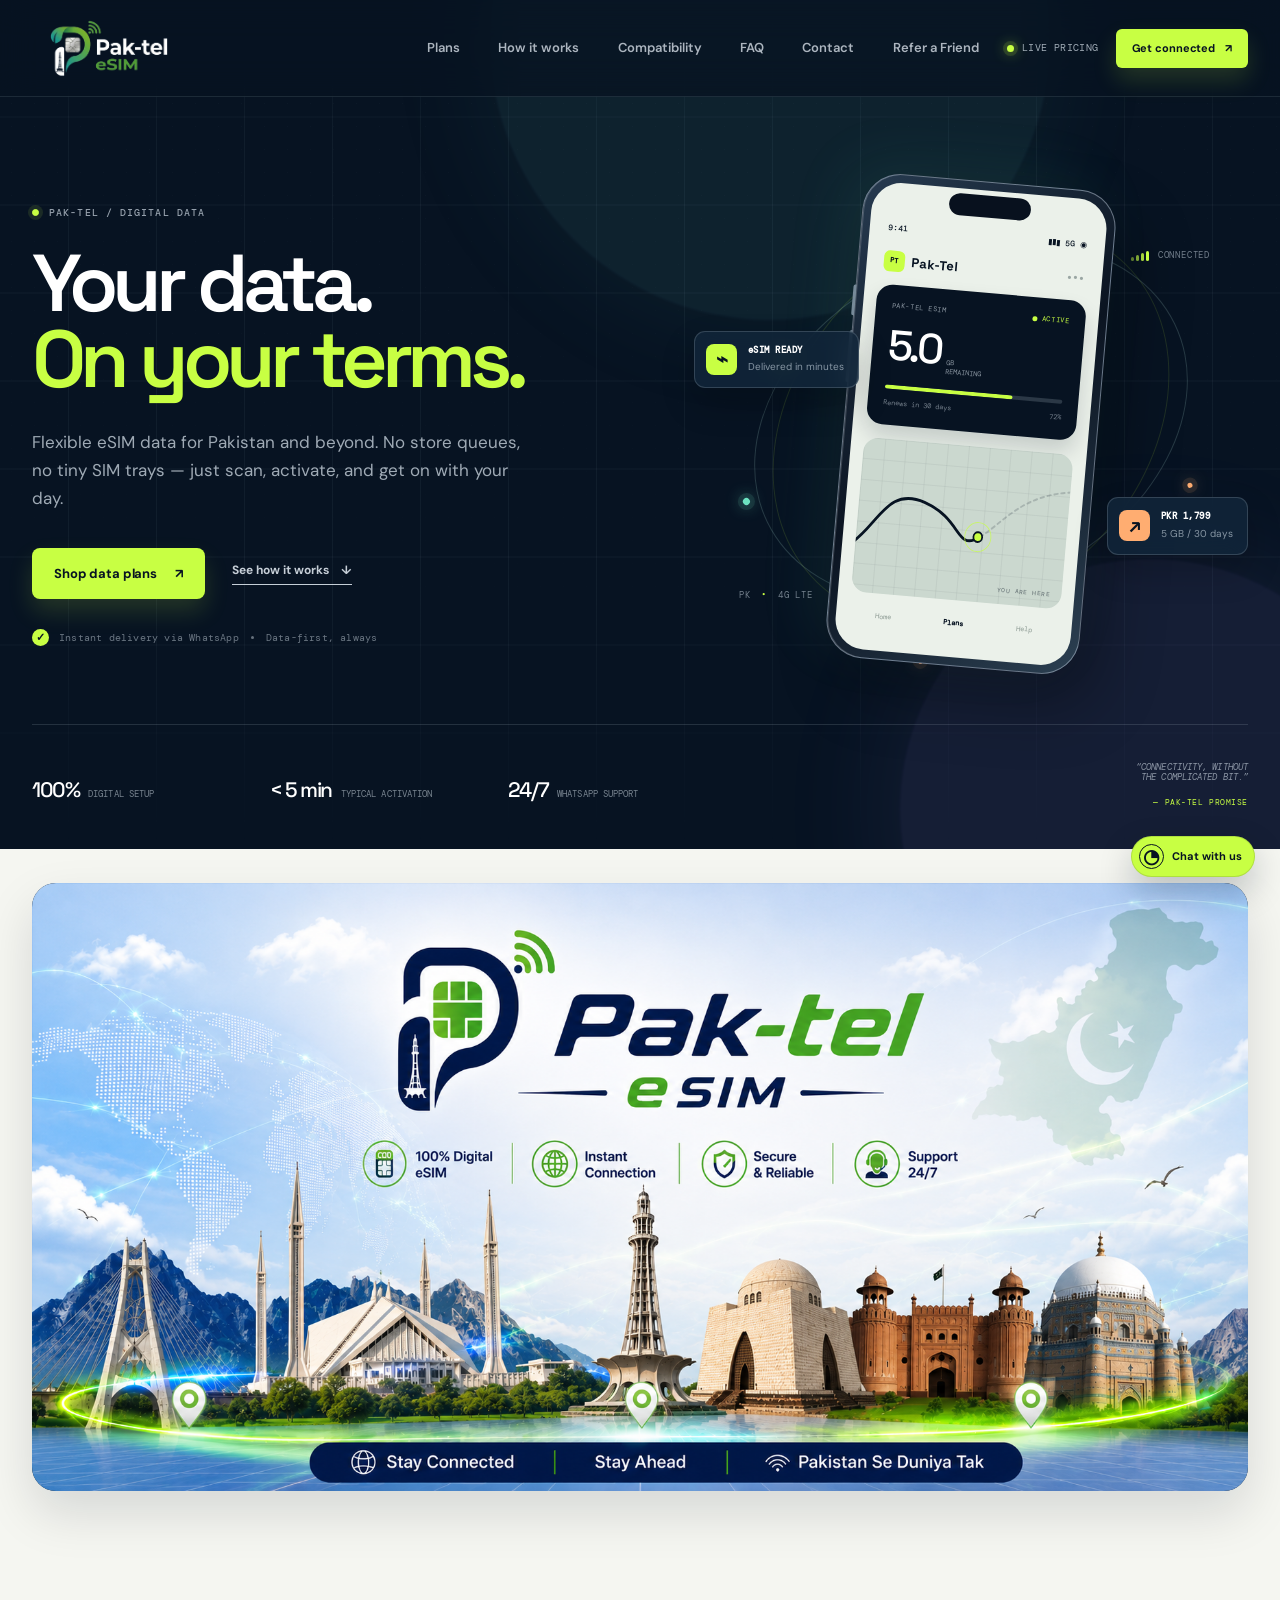
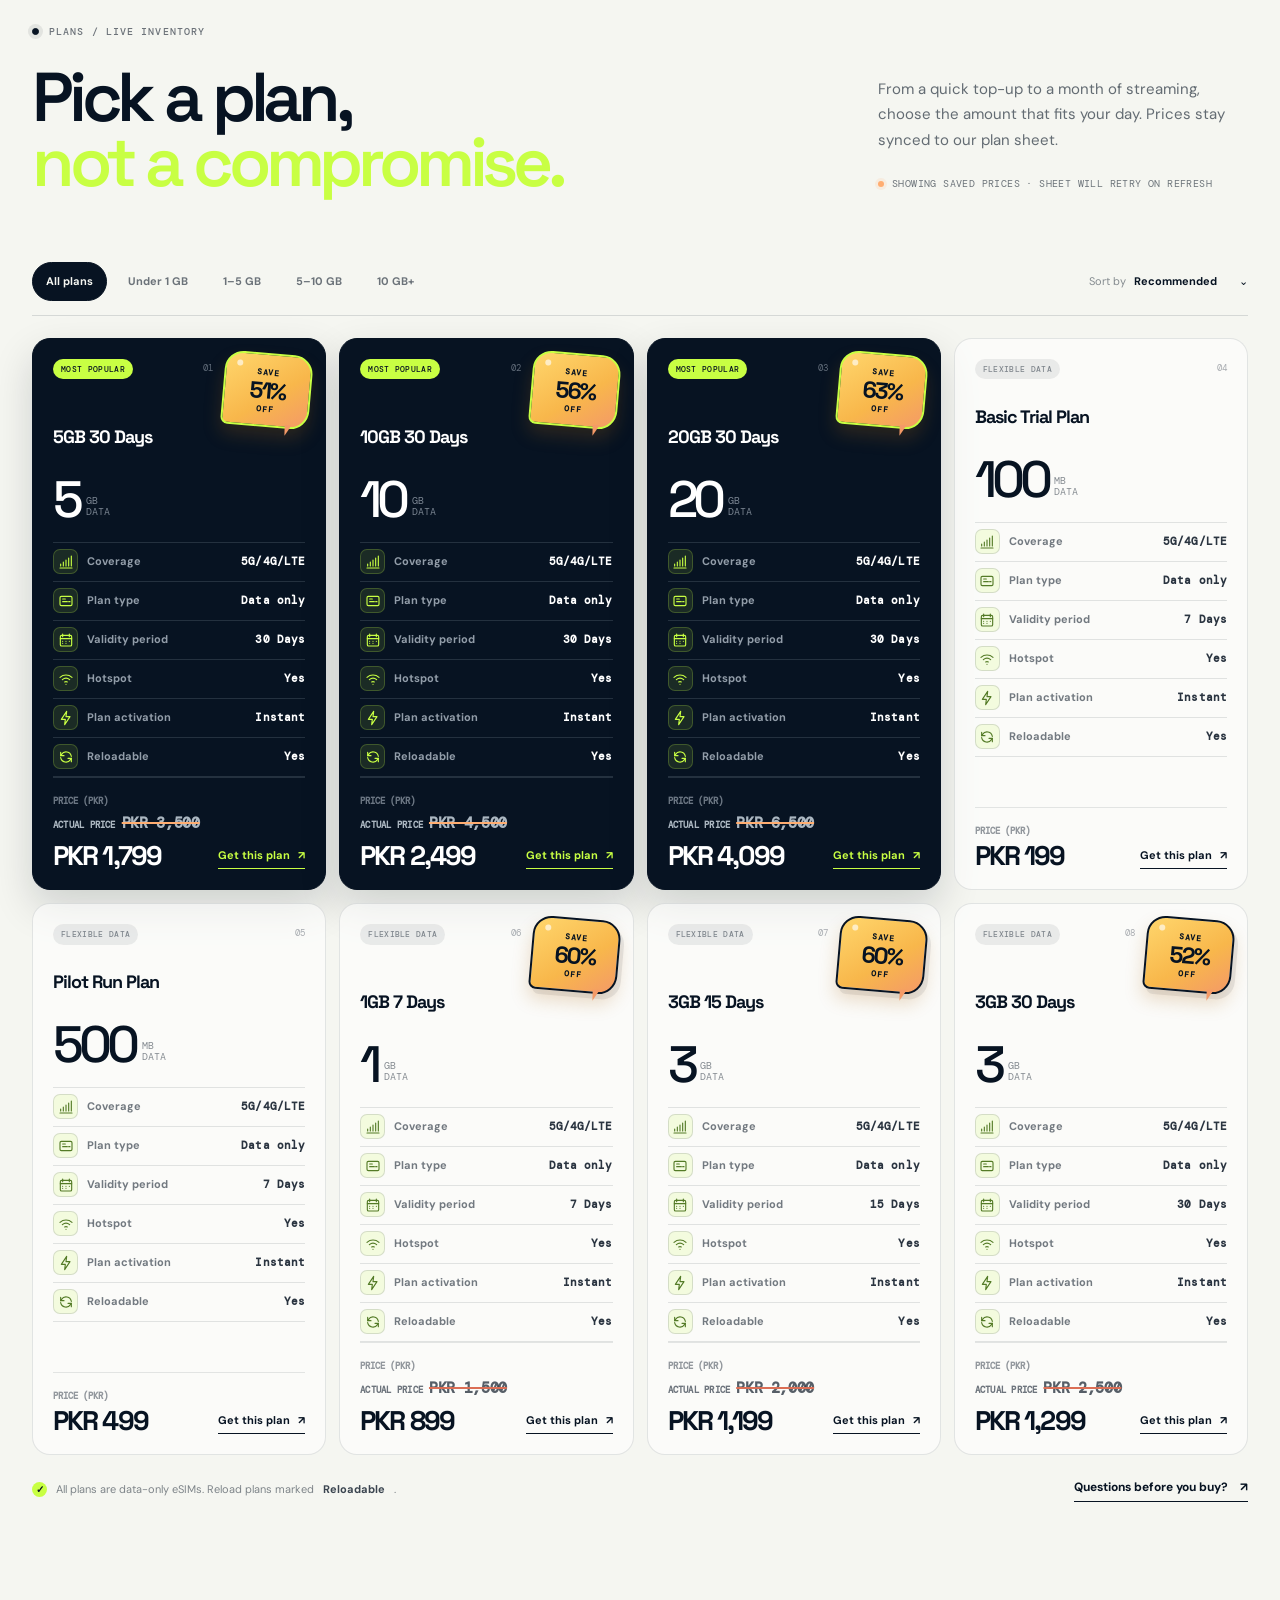
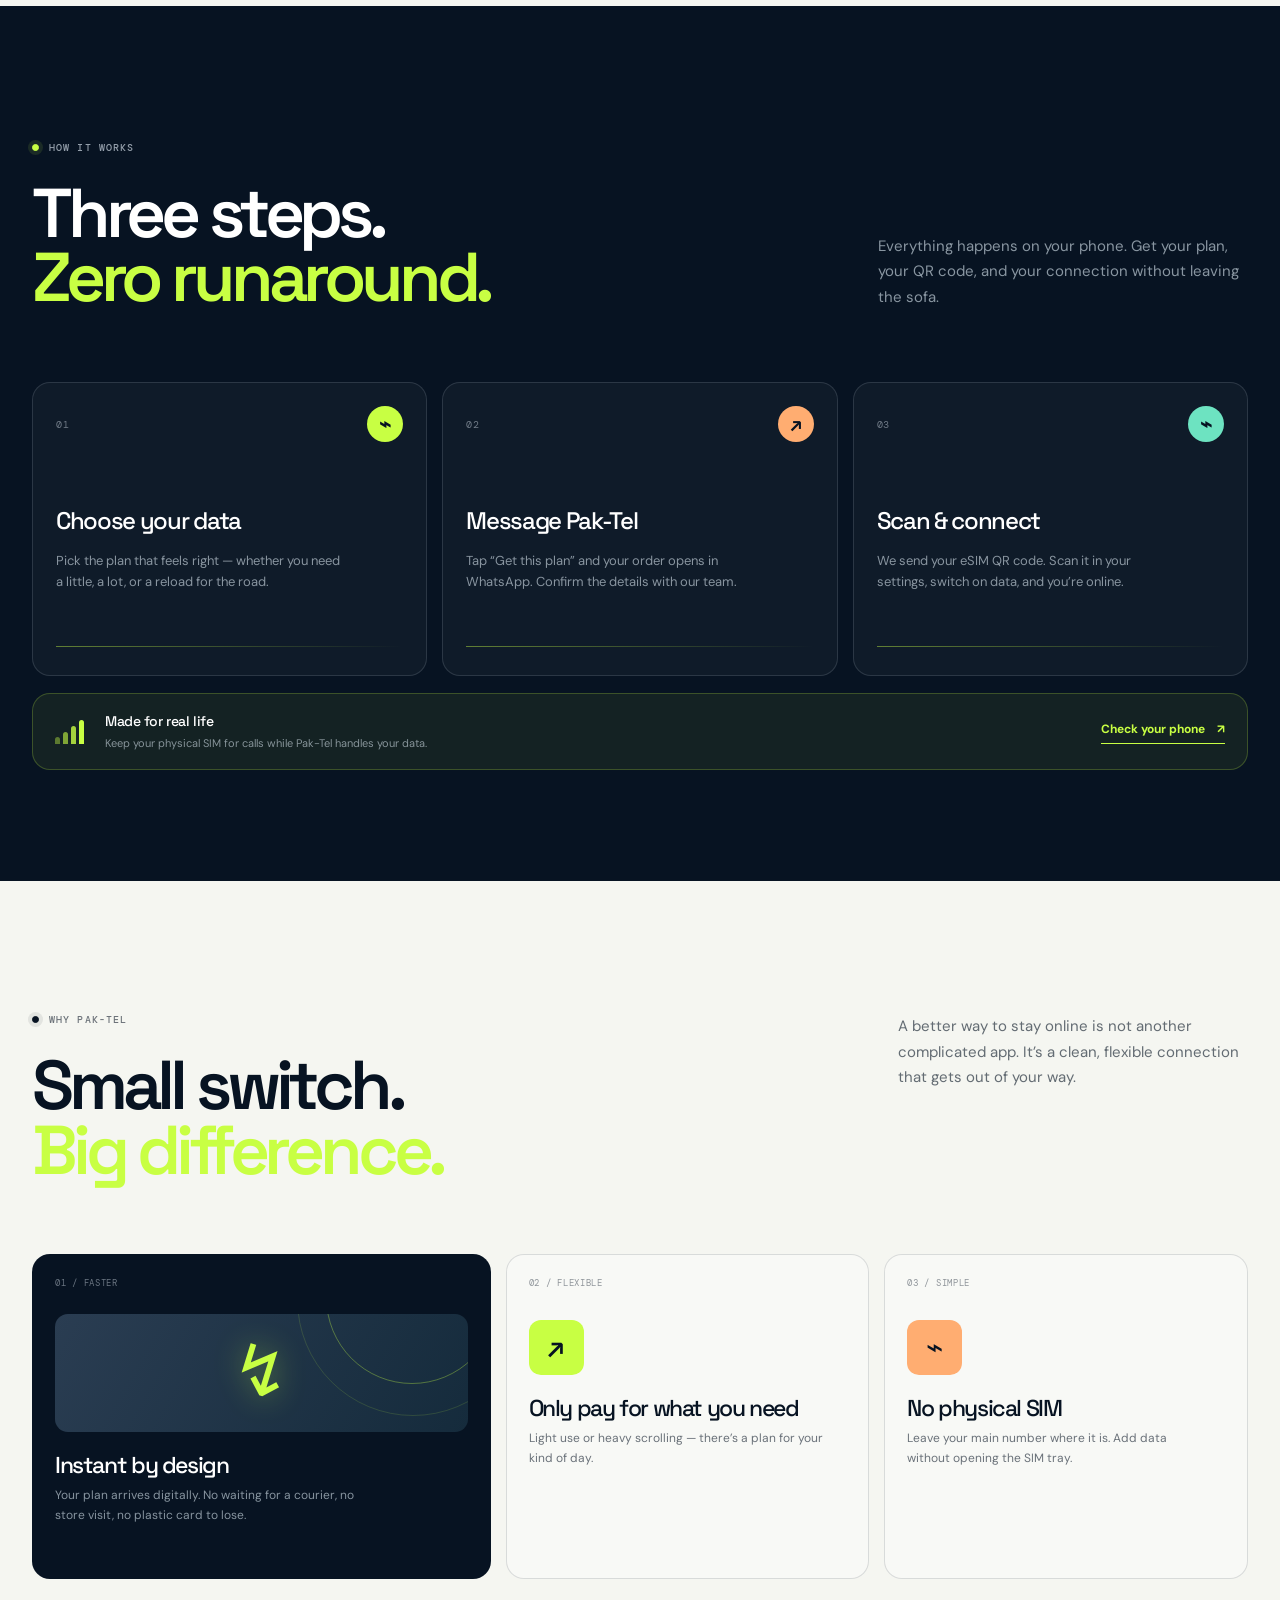
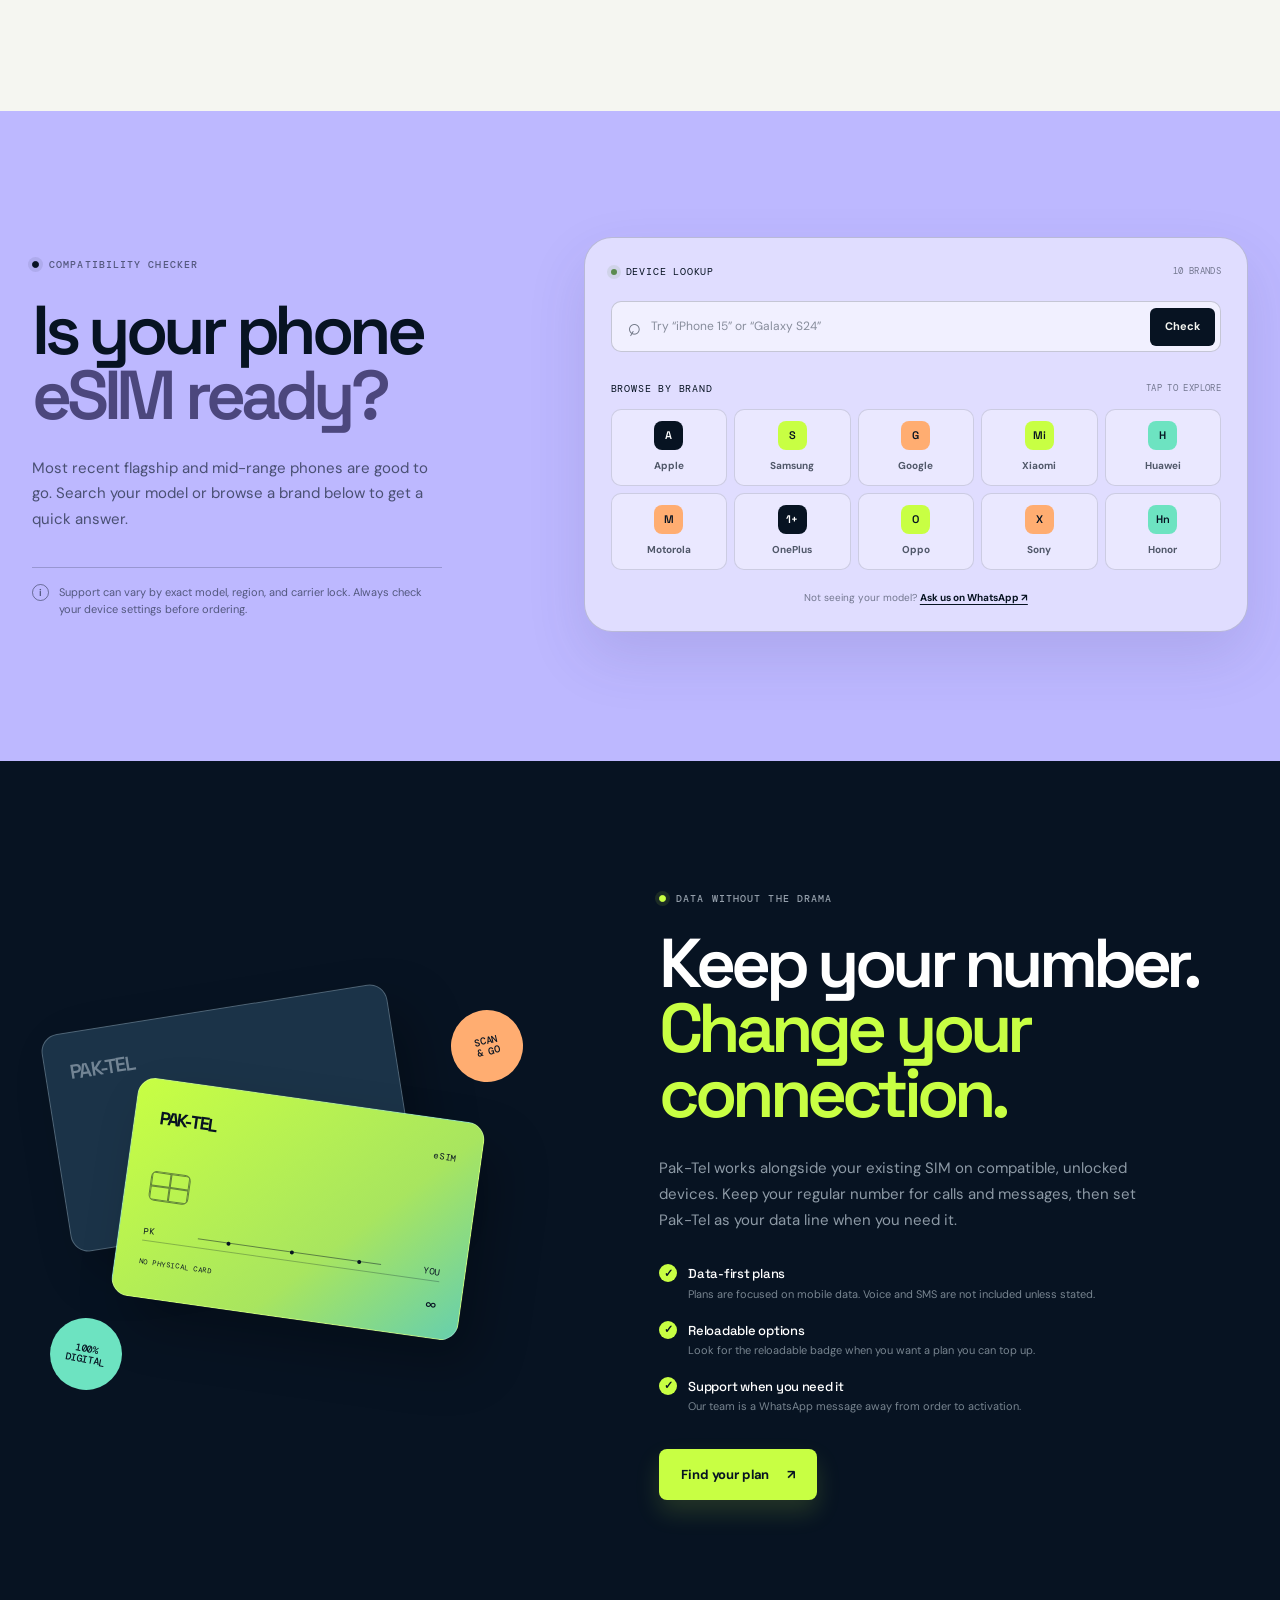
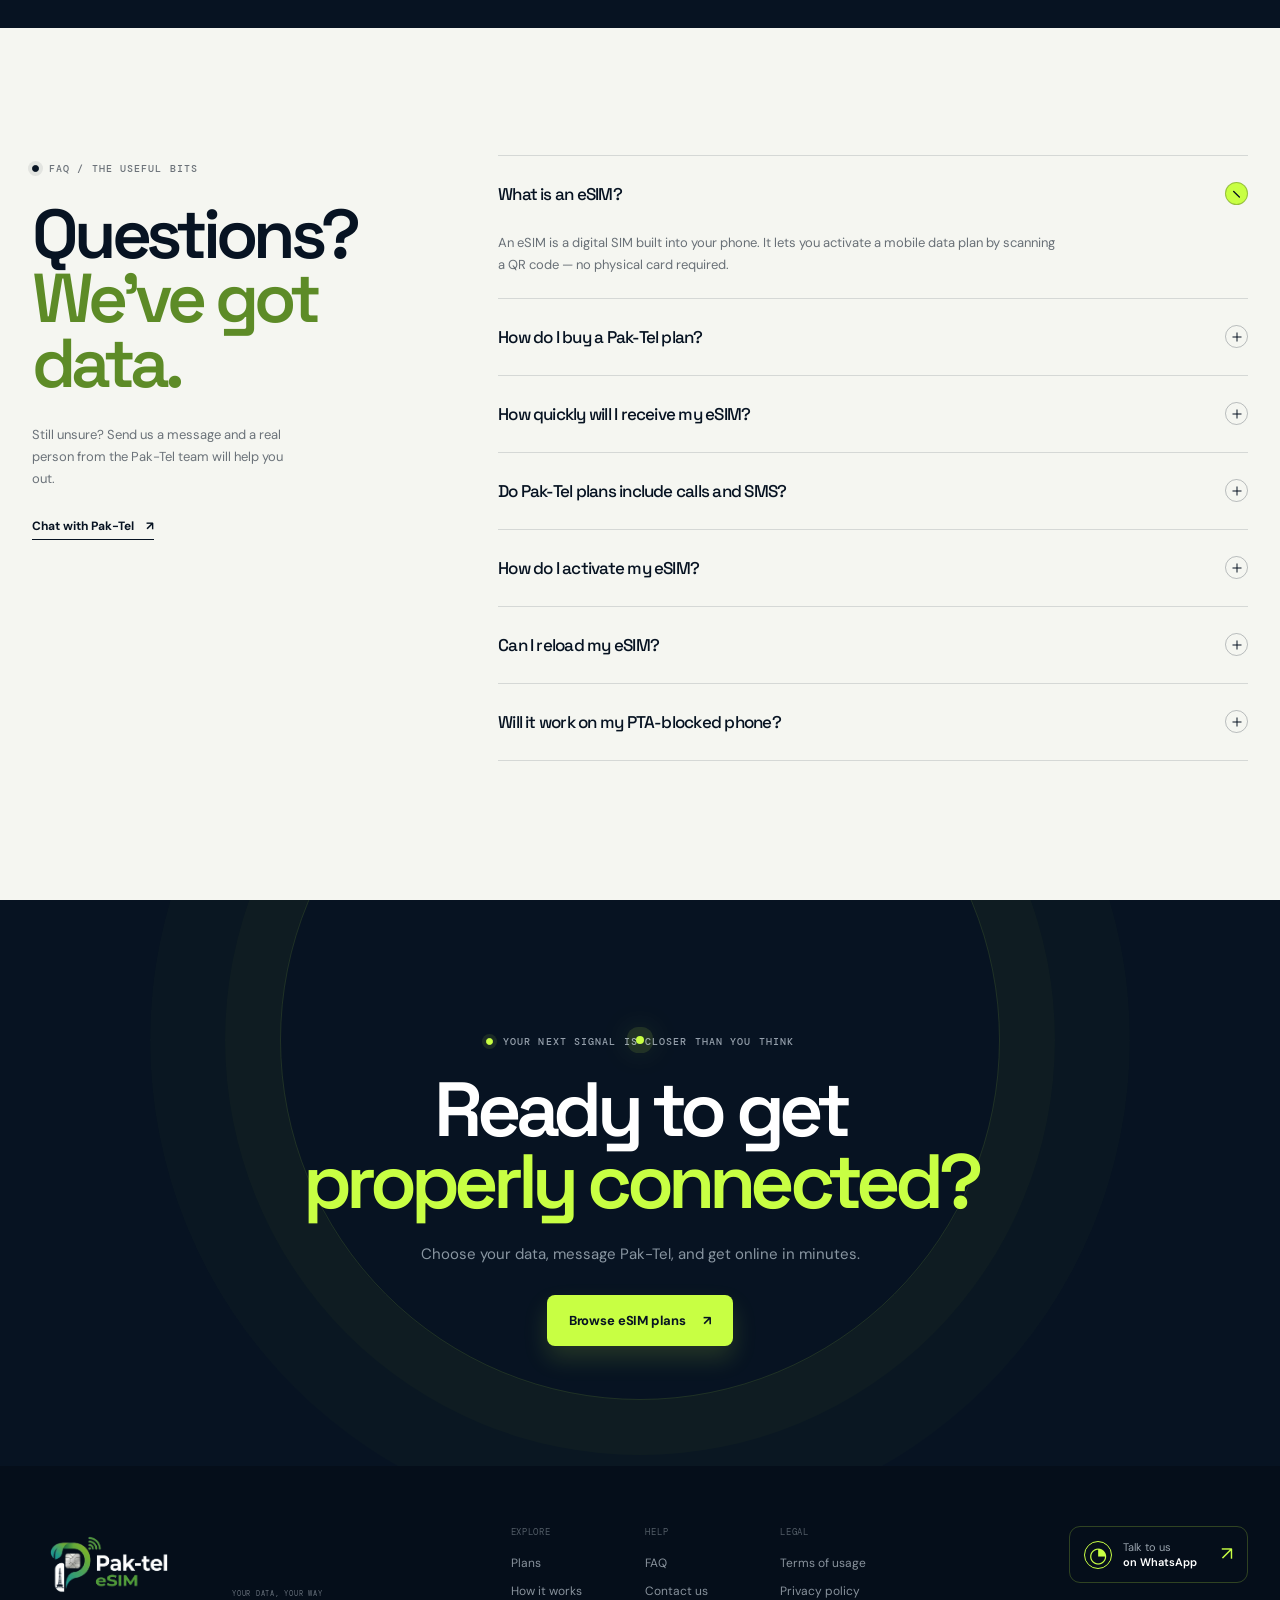
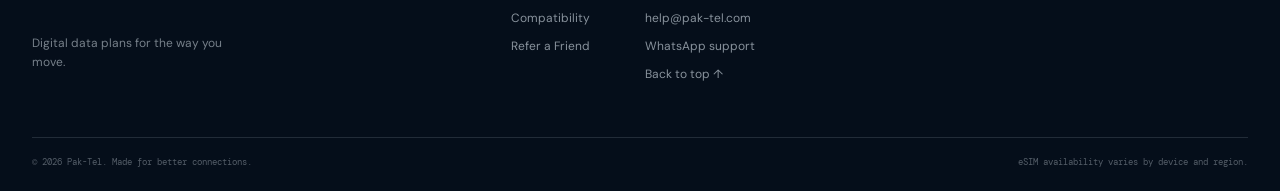
==== commit 87aec0ef: "Add refer a friend page and referral form Co-authored-by: arena-agent <297053741+arena-agent@users.n" ====
--- a/index.html
+++ b/index.html
@@ -39,6 +39,7 @@
             <a href="#compatibility">Compatibility</a>
             <a href="#faq">FAQ</a>
             <a href="contact.html">Contact</a>
+            <a href="refer-a-friend.html">Refer a Friend</a>
           </nav>
 
           <div class="header-actions">
@@ -388,7 +389,7 @@
             <p>Digital data plans for the way you move.</p>
           </div>
           <div class="footer-links">
-            <div><span>Explore</span><a href="#plans">Plans</a><a href="#how">How it works</a><a href="#compatibility">Compatibility</a></div>
+            <div><span>Explore</span><a href="#plans">Plans</a><a href="#how">How it works</a><a href="#compatibility">Compatibility</a><a href="refer-a-friend.html">Refer a Friend</a></div>
             <div><span>Help</span><a href="#faq">FAQ</a><a href="contact.html">Contact us</a><a href="mailto:help@pak-tel.com">help@pak-tel.com</a><a href="https://wa.me/923205094993?text=Hi%20Pak-Tel%2C%20I%20need%20help." target="_blank" rel="noreferrer">WhatsApp support</a><a href="#top">Back to top ↑</a></div>
             <div><span>Legal</span><a href="terms.html">Terms of usage</a><a href="privacy.html">Privacy policy</a></div>
           </div>
--- a/styles.css
+++ b/styles.css
@@ -4412,3 +4412,570 @@
     min-height: 215px;
   }
 }
+
+/* Refer a Friend page */
+.referral-hero .legal-hero-inner {
+  max-width: 860px;
+}
+
+.referral-hero h1 {
+  max-width: 740px;
+}
+
+.referral-hero-stats {
+  display: grid;
+  grid-template-columns: repeat(3, minmax(0, 1fr));
+  gap: 15px;
+  margin-top: 42px;
+}
+
+.referral-hero-stats span {
+  display: flex;
+  align-items: center;
+  gap: 10px;
+  border-top: 1px solid rgba(236, 246, 255, 0.17);
+  padding-top: 13px;
+  color: rgba(236, 246, 255, 0.51);
+  font-family: var(--mono);
+  font-size: 9px;
+  line-height: 1.45;
+  text-transform: uppercase;
+}
+
+.referral-hero-stats b {
+  color: var(--lime);
+  font-size: 10px;
+  font-weight: 500;
+}
+
+.referral-story-section {
+  padding: 119px 0 128px;
+}
+
+.referral-story-layout {
+  display: grid;
+  grid-template-columns: minmax(270px, 0.72fr) minmax(500px, 1.28fr);
+  align-items: center;
+  gap: clamp(55px, 9vw, 135px);
+}
+
+.referral-story-intro h2,
+.referral-form-intro h2 {
+  margin: 21px 0 0;
+  color: var(--ink);
+  font-family: var(--display);
+  font-size: clamp(46px, 5.4vw, 72px);
+  font-weight: 600;
+  letter-spacing: -0.08em;
+  line-height: 0.93;
+}
+
+.referral-story-intro h2 em,
+.referral-form-intro h2 em {
+  color: #5d8b27;
+  font-style: normal;
+}
+
+.referral-story-intro > p,
+.referral-form-intro > p {
+  max-width: 330px;
+  margin: 29px 0 0;
+  color: rgba(7, 19, 34, 0.59);
+  font-size: 14px;
+  line-height: 1.7;
+}
+
+.referral-intro-stamp {
+  display: flex;
+  max-width: 330px;
+  align-items: center;
+  gap: 11px;
+  margin-top: 38px;
+  border-top: 1px solid var(--line-light);
+  padding-top: 16px;
+}
+
+.referral-stamp-icon {
+  display: grid;
+  width: 35px;
+  height: 35px;
+  flex: 0 0 auto;
+  place-items: center;
+  border-radius: 9px;
+  color: var(--ink);
+  background: var(--orange);
+  font-family: var(--display);
+  font-size: 22px;
+}
+
+.referral-intro-stamp b,
+.referral-intro-stamp small {
+  display: block;
+}
+
+.referral-intro-stamp b {
+  color: var(--ink);
+  font-family: var(--display);
+  font-size: 12px;
+  font-weight: 600;
+  letter-spacing: -0.03em;
+}
+
+.referral-intro-stamp small {
+  margin-top: 2px;
+  color: rgba(7, 19, 34, 0.51);
+  font-size: 10px;
+  line-height: 1.35;
+}
+
+.referral-slider {
+  overflow: hidden;
+  border: 1px solid rgba(236, 246, 255, 0.14);
+  border-radius: 22px;
+  padding: 25px 27px 20px;
+  color: var(--white);
+  background: var(--ink);
+  box-shadow: 0 22px 52px rgba(7, 19, 34, 0.16);
+}
+
+.referral-slide-window {
+  position: relative;
+  min-height: 345px;
+}
+
+.referral-slide {
+  position: absolute;
+  inset: 0;
+  display: flex;
+  flex-direction: column;
+  visibility: hidden;
+  opacity: 0;
+  transform: translateX(18px);
+  transition: opacity 350ms ease, transform 350ms ease, visibility 350ms ease;
+}
+
+.referral-slide.is-active {
+  position: relative;
+  visibility: visible;
+  opacity: 1;
+  transform: translateX(0);
+}
+
+.referral-slide-top {
+  display: flex;
+  align-items: center;
+  justify-content: space-between;
+  gap: 15px;
+  color: rgba(236, 246, 255, 0.43);
+  font-family: var(--mono);
+  font-size: 8px;
+  letter-spacing: 0.08em;
+  text-transform: uppercase;
+}
+
+.referral-slide-top span:last-child {
+  color: var(--lime);
+}
+
+.referral-quote-mark {
+  height: 66px;
+  margin-top: 28px;
+  color: var(--lime);
+  font-family: Georgia, serif;
+  font-size: 105px;
+  line-height: 0.8;
+}
+
+.referral-slide p {
+  max-width: 600px;
+  margin: 6px 0 0;
+  color: rgba(245, 250, 252, 0.92);
+  font-family: var(--display);
+  font-size: clamp(20px, 2.2vw, 30px);
+  font-weight: 500;
+  letter-spacing: -0.045em;
+  line-height: 1.23;
+}
+
+.referral-slide-foot {
+  display: flex;
+  align-items: center;
+  gap: 11px;
+  margin-top: auto;
+  padding-top: 25px;
+  color: rgba(236, 246, 255, 0.45);
+  font-family: var(--mono);
+  font-size: 9px;
+  letter-spacing: 0.03em;
+}
+
+.referral-slide-line {
+  display: block;
+  width: 37px;
+  height: 1px;
+  background: var(--lime);
+}
+
+.referral-slider-controls {
+  display: flex;
+  align-items: center;
+  gap: 10px;
+  border-top: 1px solid var(--line-dark);
+  padding-top: 16px;
+}
+
+.slider-arrow,
+.slider-pause,
+.referral-dot {
+  border: 0;
+  color: var(--white);
+  background: transparent;
+}
+
+.slider-arrow {
+  display: grid;
+  width: 32px;
+  height: 32px;
+  place-items: center;
+  border: 1px solid rgba(236, 246, 255, 0.25);
+  border-radius: 50%;
+  font-size: 17px;
+  line-height: 1;
+  transition: color 160ms ease, border-color 160ms ease, background 160ms ease;
+}
+
+.slider-arrow:hover,
+.slider-arrow:focus-visible {
+  border-color: var(--lime);
+  color: var(--ink);
+  background: var(--lime);
+}
+
+.referral-dots {
+  display: flex;
+  align-items: center;
+  gap: 6px;
+  margin: 0 5px;
+}
+
+.referral-dot {
+  width: 7px;
+  height: 7px;
+  border: 1px solid rgba(236, 246, 255, 0.44);
+  border-radius: 50%;
+  padding: 0;
+  transition: background 160ms ease, border-color 160ms ease, transform 160ms ease;
+}
+
+.referral-dot.is-active {
+  border-color: var(--lime);
+  background: var(--lime);
+  transform: scale(1.25);
+}
+
+.slider-pause {
+  margin-left: auto;
+  border-bottom: 1px solid rgba(236, 246, 255, 0.34);
+  padding: 0 0 3px;
+  color: rgba(236, 246, 255, 0.56);
+  font-family: var(--mono);
+  font-size: 8px;
+  letter-spacing: 0.08em;
+  text-transform: uppercase;
+}
+
+.slider-pause:hover,
+.slider-pause:focus-visible {
+  border-color: var(--lime);
+  color: var(--lime);
+}
+
+.referral-form-section {
+  padding: 119px 0 128px;
+}
+
+.referral-form-layout {
+  display: grid;
+  grid-template-columns: minmax(270px, 0.7fr) minmax(500px, 1.3fr);
+  align-items: start;
+  gap: clamp(54px, 8vw, 115px);
+}
+
+.referral-form-intro {
+  position: sticky;
+  top: 123px;
+}
+
+.referral-form-note {
+  display: flex;
+  max-width: 350px;
+  align-items: flex-start;
+  gap: 10px;
+  margin-top: 37px;
+  border-top: 1px solid rgba(7, 19, 34, 0.2);
+  padding-top: 16px;
+  color: rgba(7, 19, 34, 0.58);
+  font-size: 11px;
+  line-height: 1.55;
+}
+
+.referral-form-note > span {
+  display: grid;
+  width: 18px;
+  height: 18px;
+  flex: 0 0 auto;
+  place-items: center;
+  border: 1px solid rgba(7, 19, 34, 0.45);
+  border-radius: 50%;
+  font-family: var(--display);
+  font-size: 10px;
+  font-weight: 700;
+}
+
+.referral-form-note p {
+  margin: 0;
+}
+
+.referral-form-card {
+  border: 1px solid rgba(7, 19, 34, 0.15);
+  border-radius: 22px;
+  padding: 27px;
+  background: rgba(255, 255, 255, 0.61);
+  box-shadow: 0 23px 55px rgba(61, 55, 119, 0.12);
+}
+
+.referral-form-card-top {
+  display: flex;
+  align-items: center;
+  justify-content: space-between;
+  gap: 15px;
+  border-bottom: 1px solid rgba(7, 19, 34, 0.12);
+  padding-bottom: 17px;
+}
+
+.form-step-count {
+  color: rgba(7, 19, 34, 0.43);
+  font-family: var(--mono);
+  font-size: 9px;
+  letter-spacing: 0.05em;
+}
+
+.referral-form-grid {
+  display: grid;
+  grid-template-columns: repeat(2, minmax(0, 1fr));
+  gap: 18px 14px;
+  margin-top: 22px;
+}
+
+.referral-field {
+  display: flex;
+  min-width: 0;
+  flex-direction: column;
+  gap: 7px;
+}
+
+.referral-field--full {
+  margin-top: 18px;
+}
+
+.referral-field > span {
+  color: rgba(7, 19, 34, 0.67);
+  font-family: var(--mono);
+  font-size: 9px;
+  font-weight: 500;
+  letter-spacing: 0.04em;
+  line-height: 1.35;
+  text-transform: uppercase;
+}
+
+.referral-field > span b,
+.referral-consent b {
+  color: #bd603f;
+  font-weight: 700;
+}
+
+.referral-field input,
+.referral-field select,
+.referral-field textarea {
+  width: 100%;
+  border: 1px solid rgba(7, 19, 34, 0.16);
+  border-radius: 8px;
+  outline: 0;
+  padding: 11px 12px;
+  color: var(--ink);
+  background: rgba(255, 255, 255, 0.58);
+  font-size: 12px;
+  transition: border-color 160ms ease, box-shadow 160ms ease, background 160ms ease;
+}
+
+.referral-field select {
+  min-height: 42px;
+  cursor: pointer;
+}
+
+.referral-field textarea {
+  min-height: 104px;
+  resize: vertical;
+  line-height: 1.5;
+}
+
+.referral-field input::placeholder,
+.referral-field textarea::placeholder {
+  color: rgba(7, 19, 34, 0.4);
+}
+
+.referral-field input:focus,
+.referral-field select:focus,
+.referral-field textarea:focus {
+  border-color: var(--ink);
+  background: var(--white);
+  box-shadow: 0 0 0 4px rgba(7, 19, 34, 0.07);
+}
+
+.referral-consent {
+  position: relative;
+  display: flex;
+  align-items: flex-start;
+  gap: 10px;
+  margin-top: 20px;
+  color: rgba(7, 19, 34, 0.59);
+  font-size: 11px;
+  line-height: 1.5;
+  cursor: pointer;
+}
+
+.referral-consent input {
+  position: absolute;
+  width: 1px;
+  height: 1px;
+  opacity: 0;
+}
+
+.referral-checkbox {
+  display: grid;
+  width: 20px;
+  height: 20px;
+  flex: 0 0 auto;
+  place-items: center;
+  border: 1px solid rgba(7, 19, 34, 0.28);
+  border-radius: 5px;
+  color: transparent;
+  background: rgba(255, 255, 255, 0.57);
+  font-size: 13px;
+  font-weight: 700;
+  transition: color 160ms ease, background 160ms ease, border-color 160ms ease;
+}
+
+.referral-consent input:checked + .referral-checkbox {
+  border-color: var(--ink);
+  color: var(--ink);
+  background: var(--lime);
+}
+
+.referral-consent input:focus-visible + .referral-checkbox {
+  outline: 2px solid var(--ink);
+  outline-offset: 3px;
+}
+
+.referral-submit {
+  min-width: 180px;
+  margin-top: 24px;
+}
+
+.referral-form-status {
+  margin-top: 16px;
+  border: 1px solid rgba(72, 116, 30, 0.3);
+  border-radius: 8px;
+  padding: 12px;
+  color: rgba(7, 19, 34, 0.73);
+  background: rgba(200, 255, 67, 0.22);
+  font-size: 11px;
+  line-height: 1.5;
+}
+
+.referral-form-status.is-visible {
+  display: block;
+}
+
+@media (max-width: 820px) {
+  .referral-hero-stats {
+    grid-template-columns: 1fr;
+    gap: 11px;
+  }
+
+  .referral-story-section {
+    padding-top: 92px;
+    padding-bottom: 90px;
+  }
+
+  .referral-story-layout,
+  .referral-form-layout {
+    grid-template-columns: 1fr;
+    gap: 54px;
+  }
+
+  .referral-story-intro,
+  .referral-form-intro {
+    max-width: 650px;
+  }
+
+  .referral-form-intro {
+    position: static;
+  }
+
+  .referral-slider,
+  .referral-form-card {
+    max-width: 650px;
+  }
+
+  .referral-form-section {
+    padding-top: 92px;
+    padding-bottom: 90px;
+  }
+}
+
+@media (max-width: 560px) {
+  .referral-hero-stats {
+    margin-top: 33px;
+  }
+
+  .referral-story-intro h2,
+  .referral-form-intro h2 {
+    font-size: clamp(43px, 13vw, 60px);
+  }
+
+  .referral-slider {
+    padding: 20px 17px 16px;
+    border-radius: 19px;
+  }
+
+  .referral-slide-window {
+    min-height: 420px;
+  }
+
+  .referral-slide p {
+    font-size: 20px;
+  }
+
+  .referral-slide-foot {
+    font-size: 8px;
+  }
+
+  .referral-slider-controls {
+    gap: 7px;
+  }
+
+  .slider-pause {
+    font-size: 7px;
+  }
+
+  .referral-form-card {
+    padding: 20px 15px;
+    border-radius: 19px;
+  }
+
+  .referral-form-grid {
+    grid-template-columns: 1fr;
+    gap: 15px;
+  }
+}
